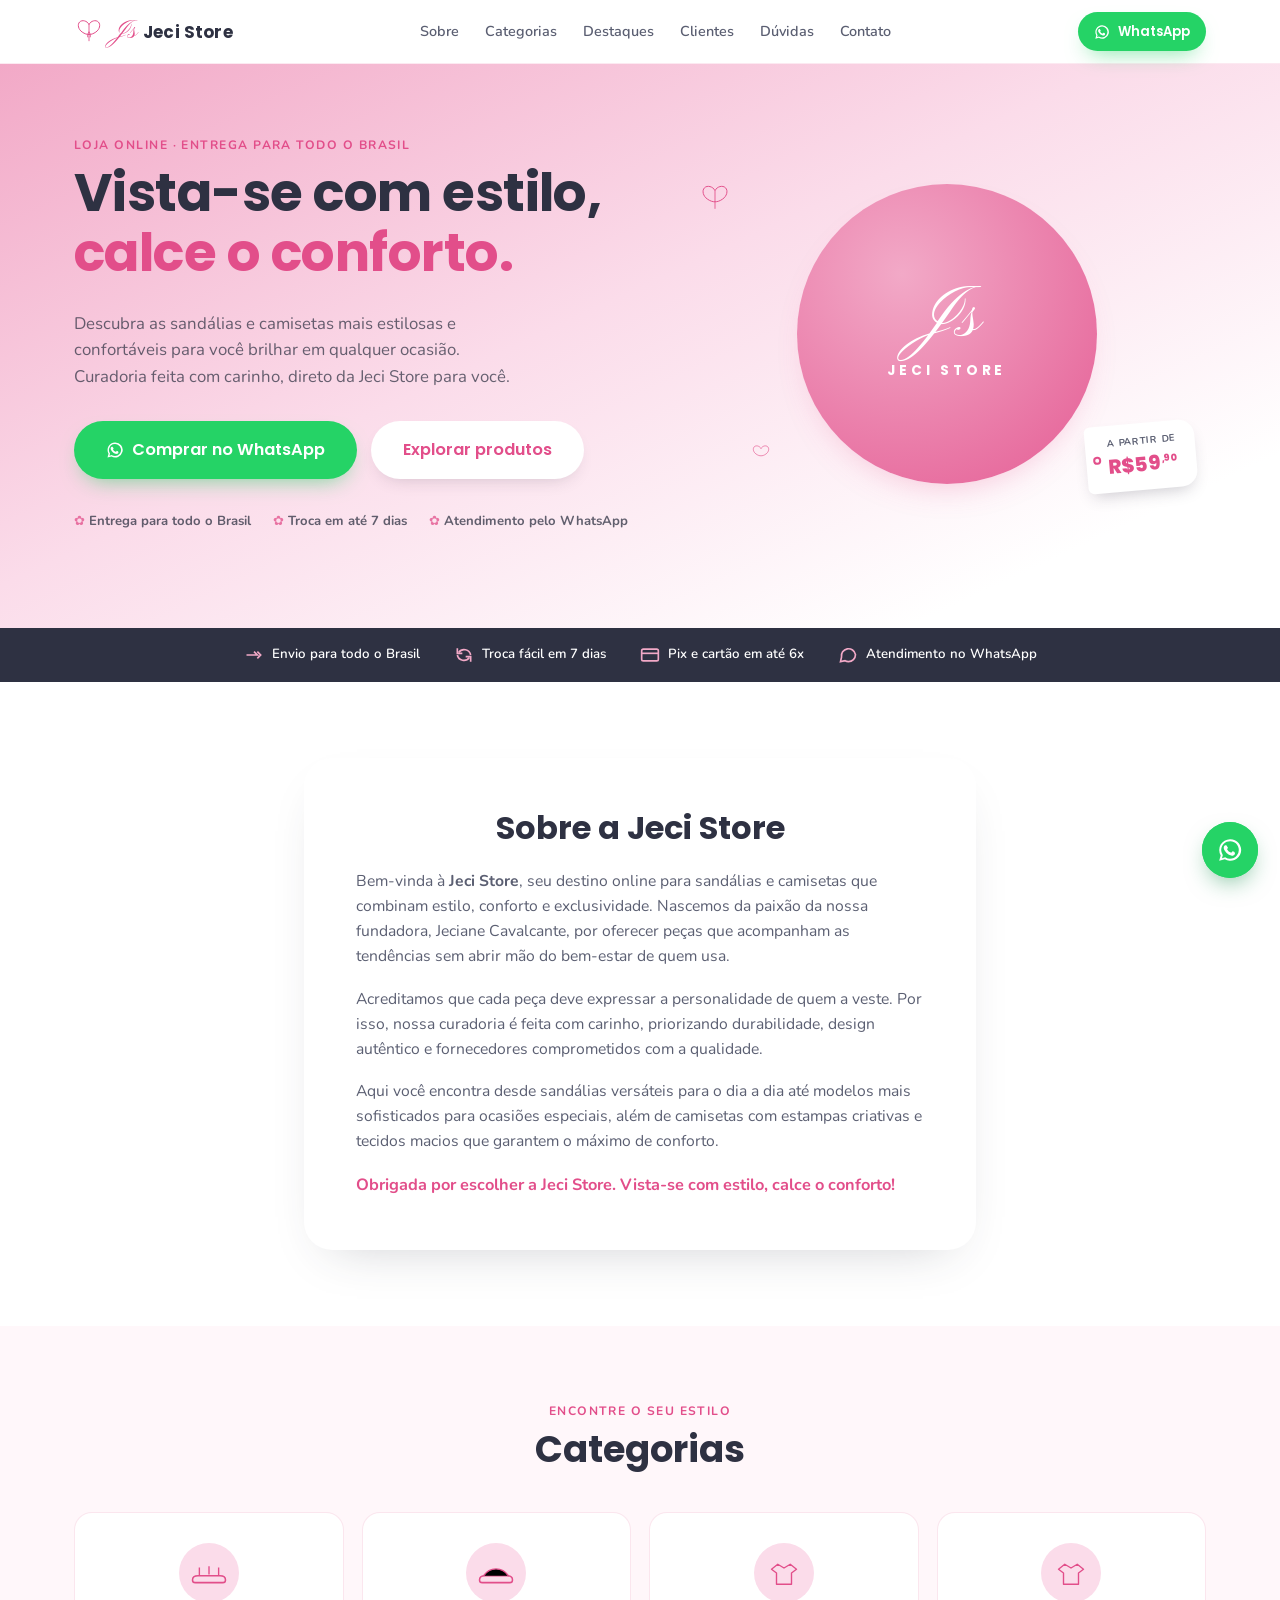
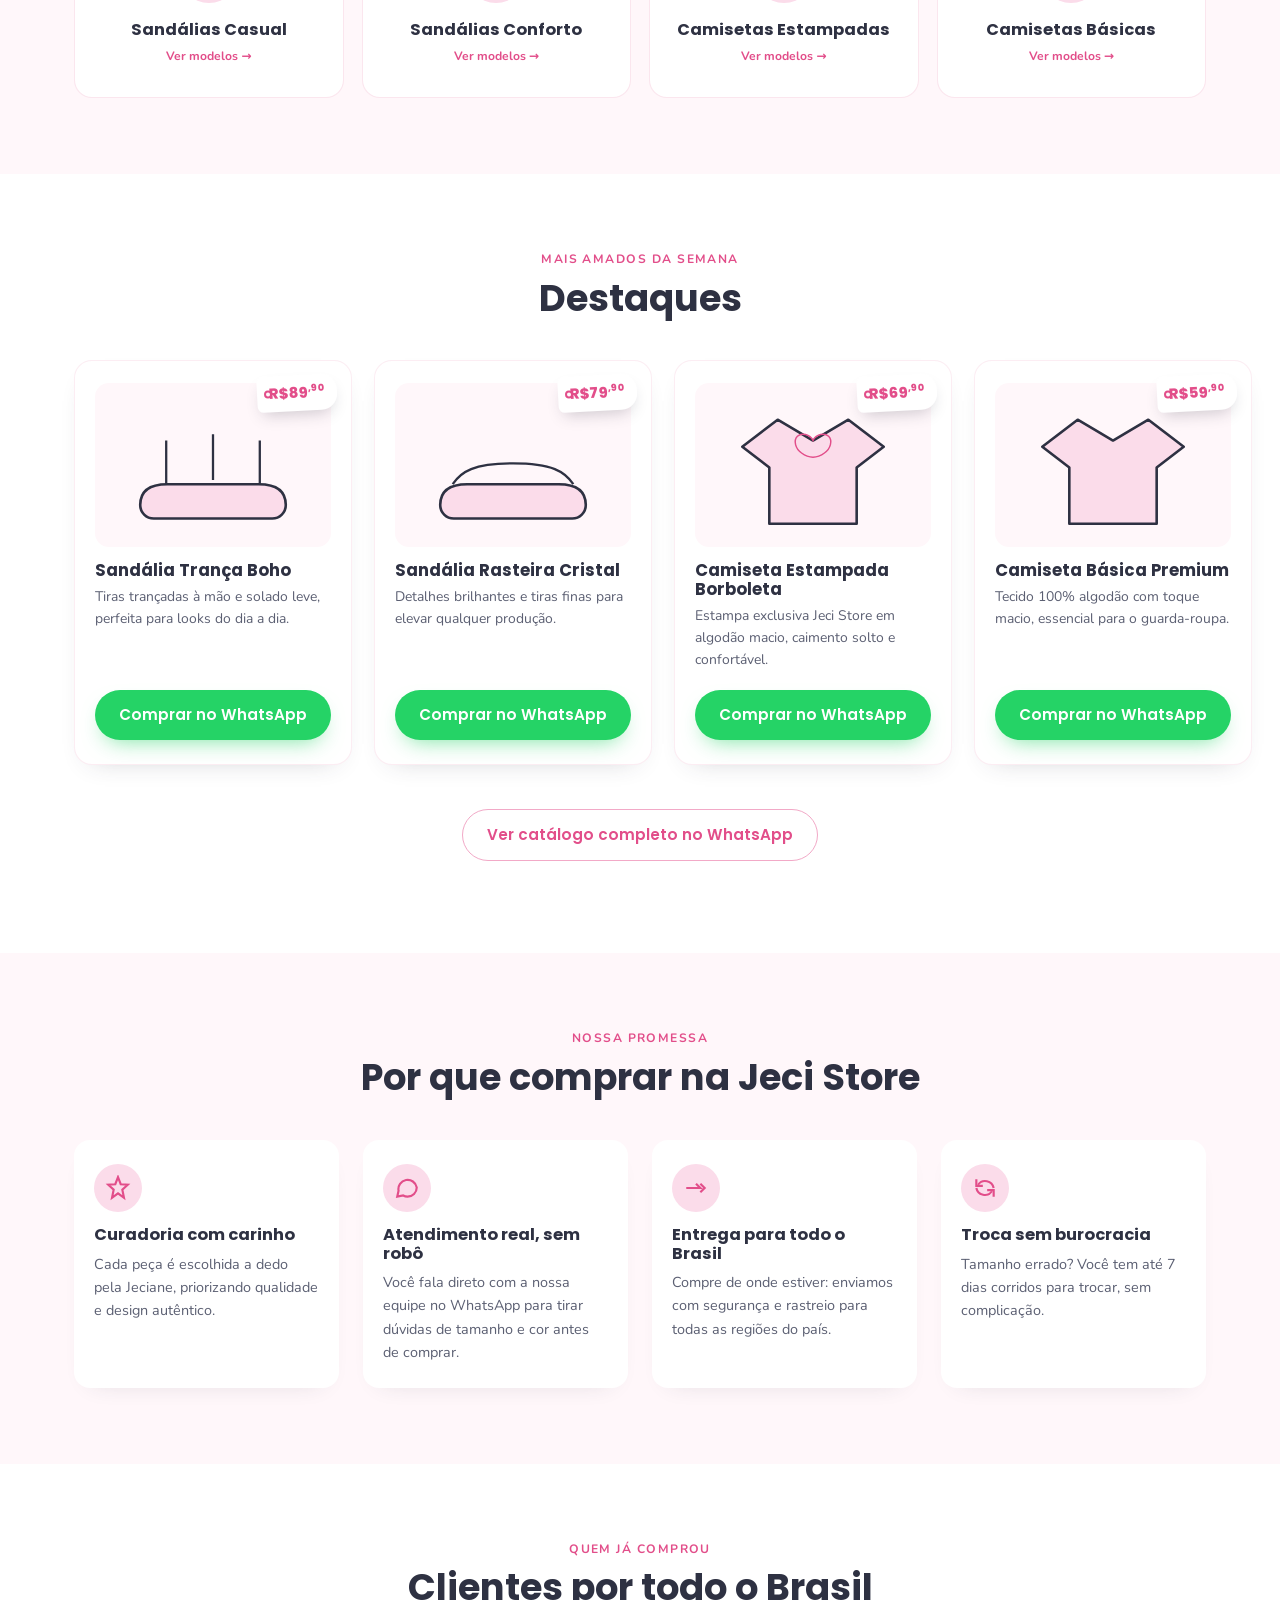
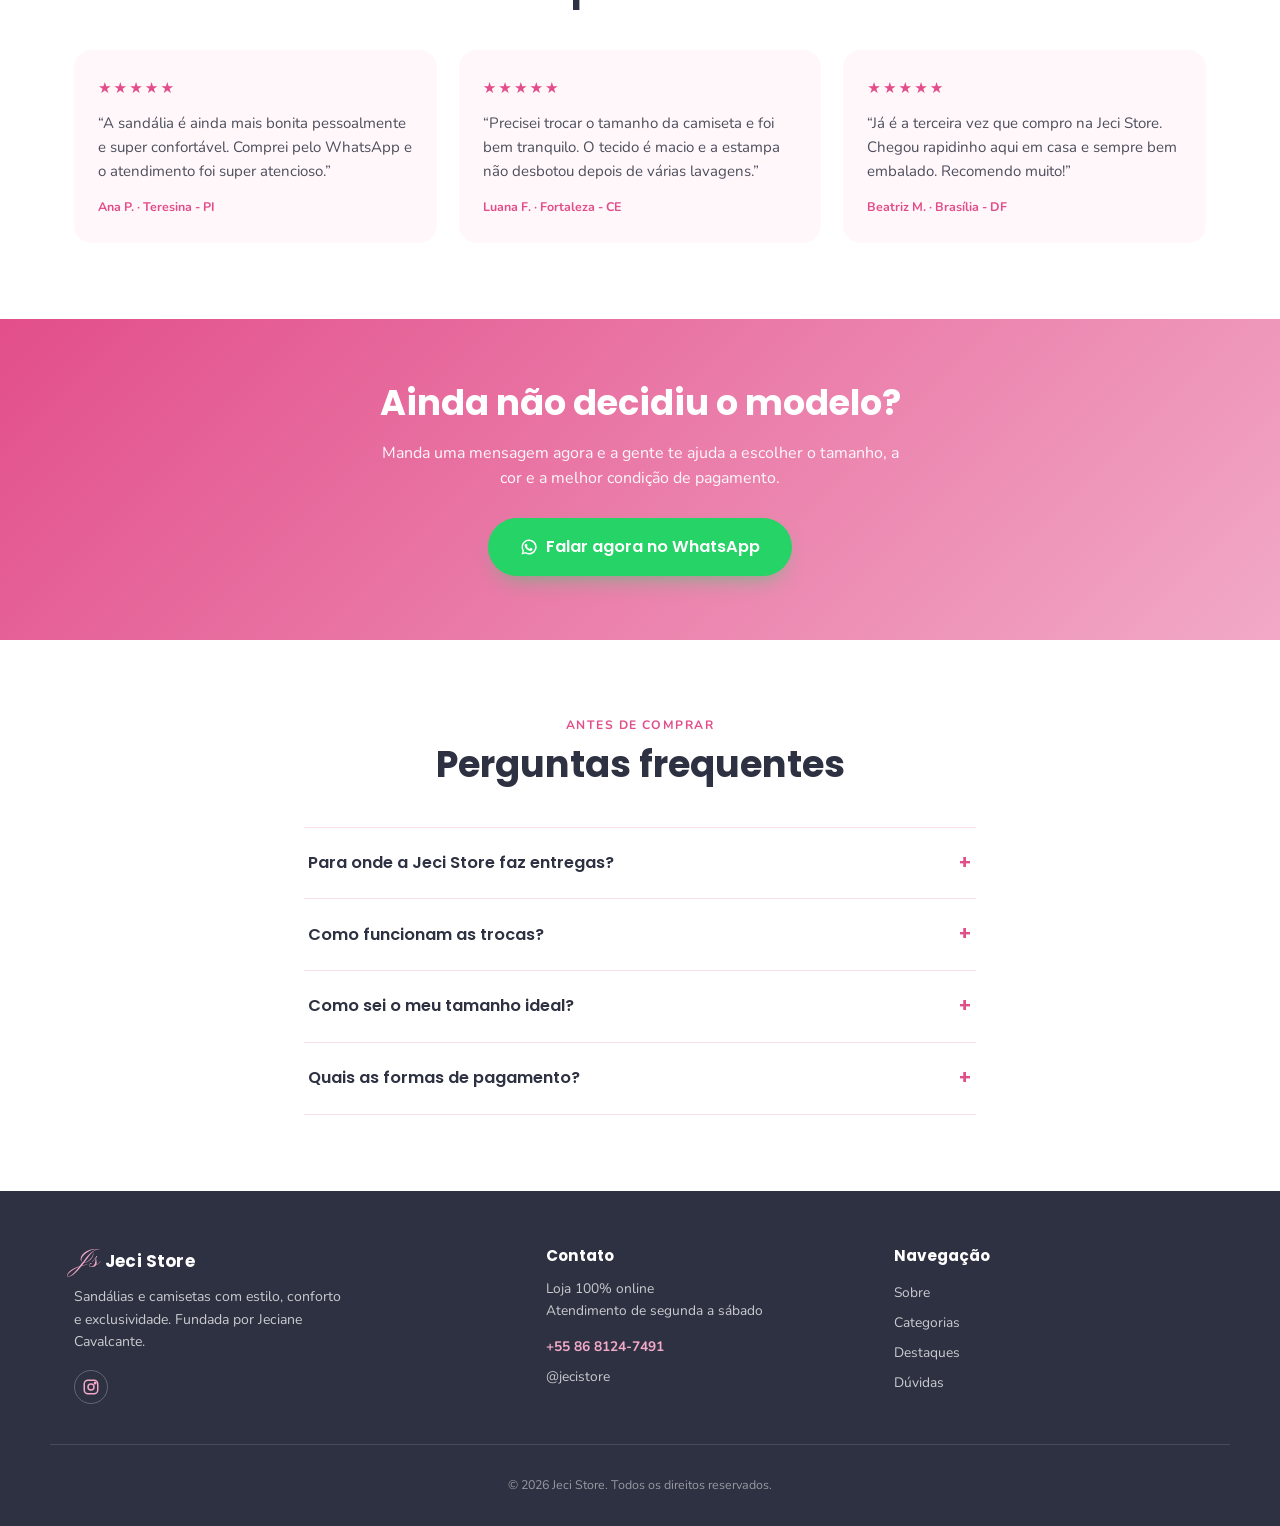
==== index.html @ 8239a121 "Add files via upload" ====
<!DOCTYPE html>
<html lang="pt-BR">
<head>
<meta charset="UTF-8">
<meta name="viewport" content="width=device-width, initial-scale=1.0">

<!-- ===================== SEO BÁSICO ===================== -->
<title>Jeci Store | Sandálias e Camisetas com Estilo e Conforto</title>
<meta name="description" content="Sandálias e camisetas femininas com estilo, conforto e exclusividade. Loja 100% online, entrega para todo o Brasil. Compre direto pelo WhatsApp.">
<meta name="keywords" content="sandálias femininas, camisetas femininas, loja online de calçados, Jeci Store, moda feminina">
<meta name="robots" content="index, follow">
<meta name="author" content="Jeci Store">
<link rel="canonical" href="https://www.jecistore.com.br/">

<!-- Open Graph -->
<meta property="og:type" content="website">
<meta property="og:title" content="Jeci Store | Sandálias e Camisetas com Estilo e Conforto">
<meta property="og:description" content="Vista-se com estilo, calce o conforto. Descubra as sandálias e camisetas da Jeci Store e compre direto pelo WhatsApp.">
<meta property="og:image" content="https://www.jecistore.com.br/og-image.jpg">
<meta property="og:url" content="https://www.jecistore.com.br/">
<meta property="og:locale" content="pt_BR">

<!-- Twitter Card -->
<meta name="twitter:card" content="summary_large_image">
<meta name="twitter:title" content="Jeci Store | Sandálias e Camisetas">
<meta name="twitter:description" content="Estilo, conforto e exclusividade. Compre direto pelo WhatsApp.">

<!-- Favicon (monograma Js em rosa) -->
<link rel="icon" href="data:image/svg+xml,<svg xmlns=%22http://www.w3.org/2000/svg%22 viewBox=%220 0 100 100%22><circle cx=%2250%22 cy=%2250%22 r=%2250%22 fill=%22%23F2A9C7%22/><text x=%2250%22 y=%2266%22 font-size=%2248%22 fill=%22%23fff%22 text-anchor=%22middle%22 font-family=%22Georgia%22 font-style=%22italic%22>Js</text></svg>">

<!-- Fonts -->
<link rel="preconnect" href="https://fonts.googleapis.com">
<link rel="preconnect" href="https://fonts.gstatic.com" crossorigin>
<link href="https://fonts.googleapis.com/css2?family=Poppins:wght@400;600;700;800&family=Nunito:wght@400;500;600;700&family=Pinyon+Script&display=swap" rel="stylesheet">

<link rel="stylesheet" href="styles.css">

<!-- ===================== DADOS ESTRUTURADOS (SEO) ===================== -->
<script type="application/ld+json">
{
  "@context": "https://schema.org",
  "@type": "ClothingStore",
  "name": "Jeci Store",
  "description": "Loja online de sandálias e camisetas femininas com estilo, conforto e exclusividade.",
  "image": "https://www.jecistore.com.br/og-image.jpg",
  "telephone": "+55-86-8124-7491",
  "priceRange": "R$59 - R$150",
  "founder": {
    "@type": "Person",
    "name": "Jeciane Cavalcante"
  },
  "areaServed": "BR",
  "sameAs": [
    "https://www.instagram.com/jecistore"
  ]
}
</script>
<script type="application/ld+json">
{
  "@context": "https://schema.org",
  "@type": "FAQPage",
  "mainEntity": [
    {
      "@type": "Question",
      "name": "Para onde a Jeci Store faz entregas?",
      "acceptedAnswer": { "@type": "Answer", "text": "Somos uma loja 100% online e enviamos para todo o Brasil via Correios ou transportadora, com prazo médio de 3 a 10 dias úteis conforme a região." }
    },
    {
      "@type": "Question",
      "name": "Como funcionam as trocas?",
      "acceptedAnswer": { "@type": "Answer", "text": "Você tem até 7 dias corridos após o recebimento para solicitar troca, conforme o Código de Defesa do Consumidor, além de troca por defeito de fabricação." }
    },
    {
      "@type": "Question",
      "name": "Como sei o meu tamanho ideal?",
      "acceptedAnswer": { "@type": "Answer", "text": "Cada produto tem uma tabela de medidas no anúncio, e nossa equipe também ajuda a escolher o tamanho certo diretamente pelo WhatsApp." }
    },
    {
      "@type": "Question",
      "name": "Quais as formas de pagamento?",
      "acceptedAnswer": { "@type": "Answer", "text": "Aceitamos Pix e cartão de crédito em até 6x, combinados diretamente pelo WhatsApp no momento da compra." }
    }
  ]
}
</script>
</head>
<body>

<!-- ============ HEADER ============ -->
<header class="site-header" id="topo">
  <div class="wrap header-inner">
    <a class="brand" href="#topo" aria-label="Jeci Store - início">
      <span class="brand-mark" aria-hidden="true">
        <svg viewBox="0 0 48 40" width="30" height="26">
          <path d="M24 8c-3-6-11-8-15-4-4 4-2 12 4 16 4 3 8 4 11 4 3 0 7-1 11-4 6-4 8-12 4-16-4-4-12-2-15 4z" fill="none" stroke="currentColor" stroke-width="1.6" stroke-linejoin="round"/>
          <path d="M24 8v26M24 20c-2 2-3 5-2 8M24 20c2 2 3 5 2 8" fill="none" stroke="currentColor" stroke-width="1.4" stroke-linecap="round"/>
        </svg>
      </span>
      <span class="brand-word">
        <em class="brand-script">Js</em>
        <span class="brand-name">Jeci Store</span>
      </span>
    </a>

    <nav class="main-nav" id="mainNav" aria-label="Navegação principal">
      <a href="#sobre">Sobre</a>
      <a href="#categorias">Categorias</a>
      <a href="#produtos">Destaques</a>
      <a href="#depoimentos">Clientes</a>
      <a href="#faq">Dúvidas</a>
      <a href="#contato">Contato</a>
    </nav>

    <div class="header-actions">
      <a class="btn btn-whatsapp btn-sm js-whatsapp" data-msg="Olá! Vim pelo site da Jeci Store e quero saber mais." href="#" target="_blank" rel="noopener">
        <svg viewBox="0 0 24 24" width="16" height="16" fill="currentColor" aria-hidden="true"><path d="M12 2a10 10 0 0 0-8.6 15L2 22l5.2-1.4A10 10 0 1 0 12 2zm0 18.1a8.1 8.1 0 0 1-4.1-1.1l-.3-.2-3 .8.8-2.9-.2-.3A8.1 8.1 0 1 1 12 20.1zm4.5-6.1c-.2-.1-1.5-.7-1.7-.8-.2-.1-.4-.1-.6.1s-.7.8-.9 1c-.2.2-.3.2-.6.1a6.6 6.6 0 0 1-3.3-2.9c-.2-.4.2-.4.6-1.3.1-.2 0-.4 0-.5L8.9 8c-.2-.5-.4-.4-.6-.4h-.5a1 1 0 0 0-.7.3 2.9 2.9 0 0 0-.9 2.1c0 1.3.9 2.5 1 2.7.1.2 1.8 2.8 4.4 3.9.6.3 1.1.4 1.5.5.6.2 1.2.2 1.6.1.5-.1 1.5-.6 1.7-1.2.2-.6.2-1.1.1-1.2-.1-.1-.2-.2-.4-.3z"/></svg>
        <span>WhatsApp</span>
      </a>
      <button class="nav-toggle" id="navToggle" aria-expanded="false" aria-controls="mainNav" aria-label="Abrir menu">
        <span></span><span></span><span></span>
      </button>
    </div>
  </div>
</header>

<main>

  <!-- ============ HERO ============ -->
  <section class="hero" aria-labelledby="hero-title">
    <div class="wrap hero-inner">
      <div class="hero-copy">
        <p class="eyebrow">Loja online &middot; entrega para todo o Brasil</p>
        <h1 id="hero-title">Vista-se com estilo,<br><span class="accent-word">calce o conforto.</span></h1>
        <p class="hero-sub">Descubra as sandálias e camisetas mais estilosas e confortáveis para você brilhar em qualquer ocasião. Curadoria feita com carinho, direto da Jeci Store para você.</p>
        <div class="hero-cta">
          <a class="btn btn-whatsapp btn-lg js-whatsapp" data-msg="Olá! Vim pelo site e quero saber mais sobre os produtos disponíveis." href="#" target="_blank" rel="noopener">
            <svg viewBox="0 0 24 24" width="18" height="18" fill="currentColor" aria-hidden="true"><path d="M12 2a10 10 0 0 0-8.6 15L2 22l5.2-1.4A10 10 0 1 0 12 2zm0 18.1a8.1 8.1 0 0 1-4.1-1.1l-.3-.2-3 .8.8-2.9-.2-.3A8.1 8.1 0 1 1 12 20.1zm4.5-6.1c-.2-.1-1.5-.7-1.7-.8-.2-.1-.4-.1-.6.1s-.7.8-.9 1c-.2.2-.3.2-.6.1a6.6 6.6 0 0 1-3.3-2.9c-.2-.4.2-.4.6-1.3.1-.2 0-.4 0-.5L8.9 8c-.2-.5-.4-.4-.6-.4h-.5a1 1 0 0 0-.7.3 2.9 2.9 0 0 0-.9 2.1c0 1.3.9 2.5 1 2.7.1.2 1.8 2.8 4.4 3.9.6.3 1.1.4 1.5.5.6.2 1.2.2 1.6.1.5-.1 1.5-.6 1.7-1.2.2-.6.2-1.1.1-1.2-.1-.1-.2-.2-.4-.3z"/></svg>
            Comprar no WhatsApp
          </a>
          <a class="btn btn-ghost btn-lg" href="#produtos">Explorar produtos</a>
        </div>
        <ul class="hero-trust" aria-label="Garantias da loja">
          <li>Entrega para todo o Brasil</li>
          <li>Troca em até 7 dias</li>
          <li>Atendimento pelo WhatsApp</li>
        </ul>
      </div>

      <div class="hero-art" aria-hidden="true">
        <span class="hero-butterfly hero-butterfly-1">
          <svg viewBox="0 0 48 40" width="34" height="28"><path d="M24 8c-3-6-11-8-15-4-4 4-2 12 4 16 4 3 8 4 11 4 3 0 7-1 11-4 6-4 8-12 4-16-4-4-12-2-15 4z" fill="none" stroke="var(--pink-deep)" stroke-width="1.4"/><path d="M24 8v26" stroke="var(--pink-deep)" stroke-width="1.2"/></svg>
        </span>
        <span class="hero-butterfly hero-butterfly-2">
          <svg viewBox="0 0 48 40" width="22" height="18"><path d="M24 8c-3-6-11-8-15-4-4 4-2 12 4 16 4 3 8 4 11 4 3 0 7-1 11-4 6-4 8-12 4-16-4-4-12-2-15 4z" fill="none" stroke="var(--pink-deep)" stroke-width="1.4"/></svg>
        </span>

        <div class="hero-badge">
          <span class="hero-badge-script">Js</span>
          <span class="hero-badge-name">JECI STORE</span>
        </div>

        <div class="swing-tag hero-tag" role="img" aria-label="Etiqueta: a partir de R$59,90">
          <span class="tag-label">a partir de</span>
          <span class="tag-price">R$59<sup>,90</sup></span>
        </div>
      </div>
    </div>
  </section>

  <!-- ============ TRUST BAR ============ -->
  <section class="trust-bar" aria-label="Benefícios da loja">
    <div class="wrap trust-bar-inner">
      <div class="trust-item">
        <svg width="20" height="20" viewBox="0 0 24 24" fill="none" stroke="currentColor" stroke-width="2"><path d="M3 12h13l-4-4M16 8l4 4-4 4"/></svg>
        Envio para todo o Brasil
      </div>
      <div class="trust-item">
        <svg width="20" height="20" viewBox="0 0 24 24" fill="none" stroke="currentColor" stroke-width="2"><path d="M4 4v6h6M20 20v-6h-6"/><path d="M5.6 9A8 8 0 0 1 20 12M18.4 15A8 8 0 0 1 4 12"/></svg>
        Troca fácil em 7 dias
      </div>
      <div class="trust-item">
        <svg width="20" height="20" viewBox="0 0 24 24" fill="none" stroke="currentColor" stroke-width="2"><rect x="2" y="5" width="20" height="14" rx="2"/><path d="M2 10h20"/></svg>
        Pix e cartão em até 6x
      </div>
      <div class="trust-item">
        <svg width="20" height="20" viewBox="0 0 24 24" fill="none" stroke="currentColor" stroke-width="2"><path d="M21 11.5a8.4 8.4 0 0 1-8.5 8.4 8.5 8.5 0 0 1-4-1L3 20l1.2-5.4a8.4 8.4 0 1 1 16.8-3.1z"/></svg>
        Atendimento no WhatsApp
      </div>
    </div>
  </section>

  <!-- ============ SOBRE ============ -->
  <section class="section" id="sobre" aria-labelledby="sobre-title">
    <div class="wrap wrap-narrow">
      <div class="about-card">
        <h2 id="sobre-title" class="center">Sobre a Jeci Store</h2>
        <p>Bem-vinda à <strong>Jeci Store</strong>, seu destino online para sandálias e camisetas que combinam estilo, conforto e exclusividade. Nascemos da paixão da nossa fundadora, Jeciane Cavalcante, por oferecer peças que acompanham as tendências sem abrir mão do bem-estar de quem usa.</p>
        <p>Acreditamos que cada peça deve expressar a personalidade de quem a veste. Por isso, nossa curadoria é feita com carinho, priorizando durabilidade, design autêntico e fornecedores comprometidos com a qualidade.</p>
        <p>Aqui você encontra desde sandálias versáteis para o dia a dia até modelos mais sofisticados para ocasiões especiais, além de camisetas com estampas criativas e tecidos macios que garantem o máximo de conforto.</p>
        <p class="about-signature">Obrigada por escolher a Jeci Store. Vista-se com estilo, calce o conforto!</p>
      </div>
    </div>
  </section>

  <!-- ============ CATEGORIAS ============ -->
  <section class="section section-alt" id="categorias" aria-labelledby="cat-title">
    <div class="wrap">
      <p class="eyebrow center">Encontre o seu estilo</p>
      <h2 id="cat-title" class="section-title center">Categorias</h2>

      <div class="cat-grid">
        <a class="cat-card js-whatsapp" data-msg="Olá! Quero ver as opções de Sandálias Casual, por favor." href="#">
          <span class="cat-icon" aria-hidden="true">
            <svg viewBox="0 0 64 40" width="44" height="28"><path d="M8 30c0-4 3-6 8-6h32c5 0 8 2 8 6a4 4 0 0 1-4 4H12a4 4 0 0 1-4-4z" fill="none" stroke="currentColor" stroke-width="2.2"/><path d="M18 24V12M32 22V10M46 24V12" stroke="currentColor" stroke-width="2"/></svg>
          </span>
          <span class="cat-name">Sandálias Casual</span>
          <span class="cat-cta">Ver modelos →</span>
        </a>
        <a class="cat-card js-whatsapp" data-msg="Olá! Quero ver as opções de Sandálias Conforto, por favor." href="#">
          <span class="cat-icon" aria-hidden="true">
            <svg viewBox="0 0 64 40" width="44" height="28"><path d="M8 30c0-4 3-6 8-6h32c5 0 8 2 8 6a4 4 0 0 1-4 4H12a4 4 0 0 1-4-4z" fill="none" stroke="currentColor" stroke-width="2.2"/><path d="M14 24c4-6 10-10 18-10s14 4 18 10" stroke="currentColor" stroke-width="2"/></svg>
          </span>
          <span class="cat-name">Sandálias Conforto</span>
          <span class="cat-cta">Ver modelos →</span>
        </a>
        <a class="cat-card js-whatsapp" data-msg="Olá! Quero ver as opções de Camisetas Estampadas, por favor." href="#">
          <span class="cat-icon" aria-hidden="true">
            <svg viewBox="0 0 64 40" width="40" height="30"><path d="M22 6l10 6 10-6 10 8-8 6v18H20V20l-8-6z" fill="none" stroke="currentColor" stroke-width="2.2" stroke-linejoin="round"/></svg>
          </span>
          <span class="cat-name">Camisetas Estampadas</span>
          <span class="cat-cta">Ver modelos →</span>
        </a>
        <a class="cat-card js-whatsapp" data-msg="Olá! Quero ver as opções de Camisetas Básicas, por favor." href="#">
          <span class="cat-icon" aria-hidden="true">
            <svg viewBox="0 0 64 40" width="40" height="30"><path d="M22 6l10 6 10-6 10 8-8 6v18H20V20l-8-6z" fill="none" stroke="currentColor" stroke-width="2.2" stroke-linejoin="round"/></svg>
          </span>
          <span class="cat-name">Camisetas Básicas</span>
          <span class="cat-cta">Ver modelos →</span>
        </a>
      </div>
    </div>
  </section>

  <!-- ============ PRODUTOS EM DESTAQUE ============ -->
  <section class="section" id="produtos" aria-labelledby="prod-title">
    <div class="wrap">
      <p class="eyebrow center">Mais amados da semana</p>
      <h2 id="prod-title" class="section-title center">Destaques</h2>

      <div class="product-grid">

        <article class="product-card">
          <div class="product-art">
            <svg viewBox="0 0 200 130" width="100%"><path d="M30 100c0-14 10-20 26-20h88c16 0 26 6 26 20a13 13 0 0 1-13 13H43a13 13 0 0 1-13-13z" fill="var(--pink-light)" stroke="var(--ink)" stroke-width="2.5"/><path d="M55 80V38M100 76V32M145 80V38" stroke="var(--ink)" stroke-width="2.2"/></svg>
          </div>
          <div class="swing-tag product-tag">
            <span class="tag-price">R$89<sup>,90</sup></span>
          </div>
          <h3>Sandália Trança Boho</h3>
          <p class="product-desc">Tiras trançadas à mão e solado leve, perfeita para looks do dia a dia.</p>
          <a class="btn btn-whatsapp btn-block js-whatsapp" data-msg="Olá! Tenho interesse na Sandália Trança Boho (R$89,90). Vocês têm no tamanho 36?" href="#" target="_blank" rel="noopener">Comprar no WhatsApp</a>
        </article>

        <article class="product-card">
          <div class="product-art">
            <svg viewBox="0 0 200 130" width="100%"><path d="M30 100c0-14 10-20 26-20h88c16 0 26 6 26 20a13 13 0 0 1-13 13H43a13 13 0 0 1-13-13z" fill="var(--pink-light)" stroke="var(--ink)" stroke-width="2.5"/><path d="M42 80c8-12 20-20 58-20s50 8 58 20" stroke="var(--ink)" stroke-width="2.2" fill="none"/></svg>
          </div>
          <div class="swing-tag product-tag">
            <span class="tag-price">R$79<sup>,90</sup></span>
          </div>
          <h3>Sandália Rasteira Cristal</h3>
          <p class="product-desc">Detalhes brilhantes e tiras finas para elevar qualquer produção.</p>
          <a class="btn btn-whatsapp btn-block js-whatsapp" data-msg="Olá! Tenho interesse na Sandália Rasteira Cristal (R$79,90). Vocês têm no tamanho 37?" href="#" target="_blank" rel="noopener">Comprar no WhatsApp</a>
        </article>

        <article class="product-card">
          <div class="product-art">
            <svg viewBox="0 0 200 130" width="100%"><path d="M66 18l34 20 34-20 34 26-26 20v54H58V64L32 44z" fill="var(--pink-light)" stroke="var(--ink)" stroke-width="2.5" stroke-linejoin="round"/><path d="M100 38c-3-6-11-8-15-4-4 4-2 12 4 16 4 3 8 4 11 4 3 0 7-1 11-4 6-4 8-12 4-16-4-4-12-2-15 4z" fill="none" stroke="var(--pink-deep)" stroke-width="1.4"/></svg>
          </div>
          <div class="swing-tag product-tag">
            <span class="tag-price">R$69<sup>,90</sup></span>
          </div>
          <h3>Camiseta Estampada Borboleta</h3>
          <p class="product-desc">Estampa exclusiva Jeci Store em algodão macio, caimento solto e confortável.</p>
          <a class="btn btn-whatsapp btn-block js-whatsapp" data-msg="Olá! Tenho interesse na Camiseta Estampada Borboleta (R$69,90). Vocês têm no tamanho M?" href="#" target="_blank" rel="noopener">Comprar no WhatsApp</a>
        </article>

        <article class="product-card">
          <div class="product-art">
            <svg viewBox="0 0 200 130" width="100%"><path d="M66 18l34 20 34-20 34 26-26 20v54H58V64L32 44z" fill="var(--pink-light)" stroke="var(--ink)" stroke-width="2.5" stroke-linejoin="round"/></svg>
          </div>
          <div class="swing-tag product-tag">
            <span class="tag-price">R$59<sup>,90</sup></span>
          </div>
          <h3>Camiseta Básica Premium</h3>
          <p class="product-desc">Tecido 100% algodão com toque macio, essencial para o guarda-roupa.</p>
          <a class="btn btn-whatsapp btn-block js-whatsapp" data-msg="Olá! Tenho interesse na Camiseta Básica Premium (R$59,90). Vocês têm no tamanho P?" href="#" target="_blank" rel="noopener">Comprar no WhatsApp</a>
        </article>

      </div>

      <p class="center product-more">
        <a class="btn btn-outline js-whatsapp" data-msg="Olá! Quero ver o catálogo completo de sandálias e camisetas." href="#" target="_blank" rel="noopener">Ver catálogo completo no WhatsApp</a>
      </p>
    </div>
  </section>

  <!-- ============ DIFERENCIAIS ============ -->
  <section class="section section-alt" id="diferenciais" aria-labelledby="dif-title">
    <div class="wrap">
      <p class="eyebrow center">Nossa promessa</p>
      <h2 id="dif-title" class="section-title center">Por que comprar na Jeci Store</h2>

      <div class="dif-grid">
        <div class="dif-card">
          <span class="dif-icon" aria-hidden="true">
            <svg width="26" height="26" viewBox="0 0 24 24" fill="none" stroke="currentColor" stroke-width="2"><path d="M12 2l2.5 6.5L21 9l-5 4.5L17.5 21 12 17l-5.5 4L8 13.5 3 9l6.5-.5z"/></svg>
          </span>
          <h3>Curadoria com carinho</h3>
          <p>Cada peça é escolhida a dedo pela Jeciane, priorizando qualidade e design autêntico.</p>
        </div>
        <div class="dif-card">
          <span class="dif-icon" aria-hidden="true">
            <svg width="26" height="26" viewBox="0 0 24 24" fill="none" stroke="currentColor" stroke-width="2"><path d="M21 11.5a8.4 8.4 0 0 1-8.5 8.4 8.5 8.5 0 0 1-4-1L3 20l1.2-5.4a8.4 8.4 0 1 1 16.8-3.1z"/></svg>
          </span>
          <h3>Atendimento real, sem robô</h3>
          <p>Você fala direto com a nossa equipe no WhatsApp para tirar dúvidas de tamanho e cor antes de comprar.</p>
        </div>
        <div class="dif-card">
          <span class="dif-icon" aria-hidden="true">
            <svg width="26" height="26" viewBox="0 0 24 24" fill="none" stroke="currentColor" stroke-width="2"><path d="M3 12h13l-4-4M16 8l4 4-4 4"/></svg>
          </span>
          <h3>Entrega para todo o Brasil</h3>
          <p>Compre de onde estiver: enviamos com segurança e rastreio para todas as regiões do país.</p>
        </div>
        <div class="dif-card">
          <span class="dif-icon" aria-hidden="true">
            <svg width="26" height="26" viewBox="0 0 24 24" fill="none" stroke="currentColor" stroke-width="2"><path d="M4 4v6h6M20 20v-6h-6"/><path d="M5.6 9A8 8 0 0 1 20 12M18.4 15A8 8 0 0 1 4 12"/></svg>
          </span>
          <h3>Troca sem burocracia</h3>
          <p>Tamanho errado? Você tem até 7 dias corridos para trocar, sem complicação.</p>
        </div>
      </div>
    </div>
  </section>

  <!-- ============ DEPOIMENTOS ============ -->
  <section class="section" id="depoimentos" aria-labelledby="dep-title">
    <div class="wrap">
      <p class="eyebrow center">Quem já comprou</p>
      <h2 id="dep-title" class="section-title center">Clientes por todo o Brasil</h2>

      <div class="testi-grid">
        <blockquote class="testi-card">
          <div class="stars" aria-label="5 de 5 estrelas">★★★★★</div>
          <p>&ldquo;A sandália é ainda mais bonita pessoalmente e super confortável. Comprei pelo WhatsApp e o atendimento foi super atencioso.&rdquo;</p>
          <footer>Ana P. &middot; Teresina - PI</footer>
        </blockquote>
        <blockquote class="testi-card">
          <div class="stars" aria-label="5 de 5 estrelas">★★★★★</div>
          <p>&ldquo;Precisei trocar o tamanho da camiseta e foi bem tranquilo. O tecido é macio e a estampa não desbotou depois de várias lavagens.&rdquo;</p>
          <footer>Luana F. &middot; Fortaleza - CE</footer>
        </blockquote>
        <blockquote class="testi-card">
          <div class="stars" aria-label="5 de 5 estrelas">★★★★★</div>
          <p>&ldquo;Já é a terceira vez que compro na Jeci Store. Chegou rapidinho aqui em casa e sempre bem embalado. Recomendo muito!&rdquo;</p>
          <footer>Beatriz M. &middot; Brasília - DF</footer>
        </blockquote>
      </div>
    </div>
  </section>

  <!-- ============ CTA FINAL ============ -->
  <section class="cta-banner">
    <div class="wrap cta-banner-inner">
      <h2>Ainda não decidiu o modelo?</h2>
      <p>Manda uma mensagem agora e a gente te ajuda a escolher o tamanho, a cor e a melhor condição de pagamento.</p>
      <a class="btn btn-whatsapp btn-lg js-whatsapp" data-msg="Olá! Preciso de ajuda para escolher uma sandália ou camiseta." href="#" target="_blank" rel="noopener">
        <svg viewBox="0 0 24 24" width="18" height="18" fill="currentColor" aria-hidden="true"><path d="M12 2a10 10 0 0 0-8.6 15L2 22l5.2-1.4A10 10 0 1 0 12 2zm0 18.1a8.1 8.1 0 0 1-4.1-1.1l-.3-.2-3 .8.8-2.9-.2-.3A8.1 8.1 0 1 1 12 20.1zm4.5-6.1c-.2-.1-1.5-.7-1.7-.8-.2-.1-.4-.1-.6.1s-.7.8-.9 1c-.2.2-.3.2-.6.1a6.6 6.6 0 0 1-3.3-2.9c-.2-.4.2-.4.6-1.3.1-.2 0-.4 0-.5L8.9 8c-.2-.5-.4-.4-.6-.4h-.5a1 1 0 0 0-.7.3 2.9 2.9 0 0 0-.9 2.1c0 1.3.9 2.5 1 2.7.1.2 1.8 2.8 4.4 3.9.6.3 1.1.4 1.5.5.6.2 1.2.2 1.6.1.5-.1 1.5-.6 1.7-1.2.2-.6.2-1.1.1-1.2-.1-.1-.2-.2-.4-.3z"/></svg>
        Falar agora no WhatsApp
      </a>
    </div>
  </section>

  <!-- ============ FAQ ============ -->
  <section class="section" id="faq" aria-labelledby="faq-title">
    <div class="wrap wrap-narrow">
      <p class="eyebrow center">Antes de comprar</p>
      <h2 id="faq-title" class="section-title center">Perguntas frequentes</h2>

      <div class="faq-list">
        <div class="faq-item">
          <button class="faq-question" aria-expanded="false">
            Para onde a Jeci Store faz entregas?
            <span class="faq-icon" aria-hidden="true">+</span>
          </button>
          <div class="faq-answer">
            <p>Somos uma loja 100% online e enviamos para todo o Brasil via Correios ou transportadora, com prazo médio de 3 a 10 dias úteis conforme a região.</p>
          </div>
        </div>
        <div class="faq-item">
          <button class="faq-question" aria-expanded="false">
            Como funcionam as trocas?
            <span class="faq-icon" aria-hidden="true">+</span>
          </button>
          <div class="faq-answer">
            <p>Você tem até 7 dias corridos após o recebimento para solicitar troca, conforme o Código de Defesa do Consumidor, além de troca por defeito de fabricação.</p>
          </div>
        </div>
        <div class="faq-item">
          <button class="faq-question" aria-expanded="false">
            Como sei o meu tamanho ideal?
            <span class="faq-icon" aria-hidden="true">+</span>
          </button>
          <div class="faq-answer">
            <p>Cada produto tem uma tabela de medidas no anúncio, e nossa equipe também ajuda a escolher o tamanho certo diretamente pelo WhatsApp.</p>
          </div>
        </div>
        <div class="faq-item">
          <button class="faq-question" aria-expanded="false">
            Quais as formas de pagamento?
            <span class="faq-icon" aria-hidden="true">+</span>
          </button>
          <div class="faq-answer">
            <p>Aceitamos Pix e cartão de crédito em até 6x, combinados diretamente pelo WhatsApp no momento da compra.</p>
          </div>
        </div>
      </div>
    </div>
  </section>

</main>

<!-- ============ FOOTER ============ -->
<footer class="site-footer" id="contato">
  <div class="wrap footer-inner">
    <div class="footer-brand">
      <span class="brand-word">
        <em class="brand-script">Js</em>
        <span class="brand-name">Jeci Store</span>
      </span>
      <p>Sandálias e camisetas com estilo, conforto e exclusividade. Fundada por Jeciane Cavalcante.</p>
      <div class="footer-social" aria-label="Redes sociais">
        <a href="https://www.instagram.com/jecistore" target="_blank" rel="noopener" aria-label="Instagram">
          <svg width="18" height="18" viewBox="0 0 24 24" fill="none" stroke="currentColor" stroke-width="2"><rect x="3" y="3" width="18" height="18" rx="5"/><circle cx="12" cy="12" r="4"/><circle cx="17.5" cy="6.5" r="1"/></svg>
        </a>
      </div>
    </div>

    <div class="footer-col">
      <h4>Contato</h4>
      <p>Loja 100% online<br>Atendimento de segunda a sábado</p>
      <a class="footer-whatsapp js-whatsapp" data-msg="Olá! Vim pelo site da Jeci Store." href="#" target="_blank" rel="noopener">+55 86 8124-7491</a>
      <a href="https://www.instagram.com/jecistore" target="_blank" rel="noopener">@jecistore</a>
    </div>

    <div class="footer-col">
      <h4>Navegação</h4>
      <a href="#sobre">Sobre</a>
      <a href="#categorias">Categorias</a>
      <a href="#produtos">Destaques</a>
      <a href="#faq">Dúvidas</a>
    </div>
  </div>

  <div class="wrap footer-bottom">
    <p>&copy; <span id="year"></span> Jeci Store. Todos os direitos reservados.</p>
  </div>
</footer>

<!-- ============ BOTÃO FLUTUANTE WHATSAPP ============ -->
<a class="whatsapp-float js-whatsapp" data-msg="Olá! Vim pelo site e quero falar com a Jeci Store." href="#" target="_blank" rel="noopener" aria-label="Falar no WhatsApp">
  <svg viewBox="0 0 24 24" width="26" height="26" fill="currentColor" aria-hidden="true"><path d="M12 2a10 10 0 0 0-8.6 15L2 22l5.2-1.4A10 10 0 1 0 12 2zm0 18.1a8.1 8.1 0 0 1-4.1-1.1l-.3-.2-3 .8.8-2.9-.2-.3A8.1 8.1 0 1 1 12 20.1zm4.5-6.1c-.2-.1-1.5-.7-1.7-.8-.2-.1-.4-.1-.6.1s-.7.8-.9 1c-.2.2-.3.2-.6.1a6.6 6.6 0 0 1-3.3-2.9c-.2-.4.2-.4.6-1.3.1-.2 0-.4 0-.5L8.9 8c-.2-.5-.4-.4-.6-.4h-.5a1 1 0 0 0-.7.3 2.9 2.9 0 0 0-.9 2.1c0 1.3.9 2.5 1 2.7.1.2 1.8 2.8 4.4 3.9.6.3 1.1.4 1.5.5.6.2 1.2.2 1.6.1.5-.1 1.5-.6 1.7-1.2.2-.6.2-1.1.1-1.2-.1-.1-.2-.2-.4-.3z"/></svg>
  <span class="whatsapp-float-pulse" aria-hidden="true"></span>
</a>

<script src="script.js"></script>
</body>
</html>
---- styles.css ----
/* =========================================================
   JECI STORE — design tokens
   Paleta baseada na identidade real da marca: gradiente rosa,
   navy escuro nos textos, monograma cursivo "Js" + borboleta.
   ========================================================= */
:root {
  --pink-light:  #FBDCEA;  /* rosa claro, fundo de cards/ícones */
  --pink-mid:    #F2A9C7;  /* rosa médio, do gradiente/avatar */
  --pink-deep:   #E24E8A;  /* rosa vivo, acentos e preços */
  --ink:         #2E3142;  /* navy escuro, títulos */
  --body-gray:   #5B5F72;  /* cinza-azulado, parágrafos */
  --paper:       #FFFFFF;
  --cream:       #FFF7FA;  /* branco levemente rosado, seções alternadas */
  --whatsapp:    #25D366;
  --whatsapp-dark: #128C4A;

  --font-display: "Poppins", system-ui, sans-serif;
  --font-body: "Nunito", system-ui, -apple-system, sans-serif;
  --font-script: "Pinyon Script", cursive;

  --radius: 18px;
  --shadow-soft: 0 16px 34px -18px rgba(226, 78, 138, 0.35);
  --shadow-tag: 0 8px 16px -6px rgba(46, 49, 66, 0.25);

  --maxw: 1180px;
}

/* =========================================================
   RESET
   ========================================================= */
*, *::before, *::after { box-sizing: border-box; }
html { scroll-behavior: smooth; }
body {
  margin: 0;
  background: var(--paper);
  color: var(--body-gray);
  font-family: var(--font-body);
  font-size: 16px;
  line-height: 1.6;
  -webkit-font-smoothing: antialiased;
}
img, svg { display: block; max-width: 100%; }
a { color: inherit; text-decoration: none; }
ul { list-style: none; margin: 0; padding: 0; }
button { font: inherit; cursor: pointer; background: none; border: none; color: inherit; }
h1, h2, h3, h4 {
  font-family: var(--font-display);
  font-weight: 700;
  color: var(--ink);
  margin: 0 0 0.5em;
  line-height: 1.15;
}

@media (prefers-reduced-motion: reduce) {
  html { scroll-behavior: auto; }
  *, *::before, *::after { animation-duration: 0.001ms !important; transition-duration: 0.001ms !important; }
}

:focus-visible {
  outline: 3px solid var(--pink-deep);
  outline-offset: 3px;
}

.wrap {
  max-width: var(--maxw);
  margin: 0 auto;
  padding: 0 24px;
}
.wrap-narrow { max-width: 720px; }

.eyebrow {
  font-family: var(--font-body);
  font-weight: 700;
  font-size: 0.76rem;
  letter-spacing: 0.12em;
  text-transform: uppercase;
  color: var(--pink-deep);
  margin: 0 0 0.6em;
}
.eyebrow.center { text-align: center; }

.section-title {
  font-size: clamp(1.6rem, 3.2vw, 2.3rem);
  margin-bottom: 0.3em;
}
.section-title.center { text-align: center; }
.section .eyebrow.center + .section-title { margin-bottom: 2.6rem; }

.section { padding: 76px 0; }
.section-alt { background: var(--cream); }

.center { text-align: center; }

/* =========================================================
   BUTTONS
   ========================================================= */
.btn {
  display: inline-flex;
  align-items: center;
  justify-content: center;
  gap: 8px;
  font-family: var(--font-display);
  font-weight: 600;
  font-size: 0.95rem;
  padding: 13px 24px;
  border-radius: 999px;
  transition: transform 0.15s ease, box-shadow 0.15s ease, background 0.15s ease;
  white-space: nowrap;
}
.btn:hover { transform: translateY(-2px); }
.btn-lg { padding: 16px 32px; font-size: 1.02rem; }
.btn-sm { padding: 9px 16px; font-size: 0.82rem; }
.btn-block { width: 100%; }

.btn-whatsapp {
  background: var(--whatsapp);
  color: #fff;
  box-shadow: 0 10px 22px -10px rgba(37, 211, 102, 0.65);
}
.btn-whatsapp:hover { background: var(--whatsapp-dark); }

.btn-ghost {
  background: var(--paper);
  color: var(--pink-deep);
  box-shadow: 0 8px 18px -10px rgba(46,49,66,0.25);
}
.btn-ghost:hover { background: var(--pink-light); }

.btn-outline {
  background: transparent;
  color: var(--pink-deep);
  border: 1.5px solid var(--pink-mid);
}
.btn-outline:hover { background: var(--pink-deep); color: #fff; border-color: var(--pink-deep); }

/* =========================================================
   HEADER
   ========================================================= */
.site-header {
  position: sticky;
  top: 0;
  z-index: 50;
  background: rgba(255, 255, 255, 0.92);
  backdrop-filter: blur(8px);
  border-bottom: 1px solid rgba(226, 78, 138, 0.12);
  transition: box-shadow 0.2s ease;
}
.header-inner {
  display: flex;
  align-items: center;
  justify-content: space-between;
  gap: 20px;
  padding-top: 12px;
  padding-bottom: 12px;
}
.brand { display: flex; align-items: center; gap: 8px; }
.brand-mark { display: flex; color: var(--pink-deep); }
.brand-word { display: flex; align-items: baseline; gap: 6px; }
.brand-script {
  font-family: var(--font-script);
  font-size: 1.7rem;
  color: var(--pink-deep);
  line-height: 1;
  font-style: normal;
}
.brand-name {
  font-family: var(--font-display);
  font-weight: 700;
  font-size: 1.05rem;
  color: var(--ink);
  letter-spacing: 0.01em;
}

.main-nav {
  display: flex;
  gap: 26px;
  font-size: 0.9rem;
  font-weight: 600;
}
.main-nav a {
  color: var(--body-gray);
  transition: color 0.15s ease;
}
.main-nav a:hover { color: var(--pink-deep); }

.header-actions { display: flex; align-items: center; gap: 14px; }

.nav-toggle {
  display: none;
  flex-direction: column;
  justify-content: center;
  gap: 5px;
  width: 30px;
  height: 26px;
}
.nav-toggle span {
  display: block;
  height: 2px;
  background: var(--ink);
  border-radius: 2px;
  transition: transform 0.2s ease, opacity 0.2s ease;
}
.nav-toggle[aria-expanded="true"] span:nth-child(1) { transform: translateY(7px) rotate(45deg); }
.nav-toggle[aria-expanded="true"] span:nth-child(2) { opacity: 0; }
.nav-toggle[aria-expanded="true"] span:nth-child(3) { transform: translateY(-7px) rotate(-45deg); }

/* =========================================================
   HERO
   ========================================================= */
.hero {
  background: linear-gradient(155deg, var(--pink-mid) 0%, var(--pink-light) 45%, var(--paper) 85%);
}
.hero-inner {
  display: grid;
  grid-template-columns: 1.05fr 0.95fr;
  align-items: center;
  gap: 40px;
  padding: 72px 24px 96px;
}
.hero-copy h1 {
  font-size: clamp(2.3rem, 4.6vw, 3.3rem);
  color: var(--ink);
  letter-spacing: -0.01em;
}
.accent-word { color: var(--pink-deep); }
.hero-sub {
  max-width: 46ch;
  color: var(--ink);
  opacity: 0.72;
  font-size: 1.05rem;
  margin: 1.2em 0 1.8em;
}
.hero-cta { display: flex; flex-wrap: wrap; gap: 14px; margin-bottom: 2em; }
.hero-trust {
  display: flex;
  flex-wrap: wrap;
  gap: 10px 22px;
  font-size: 0.82rem;
  font-weight: 700;
  color: var(--ink);
  opacity: 0.75;
}
.hero-trust li::before { content: "✿ "; color: var(--pink-deep); }

.hero-art {
  position: relative;
  display: flex;
  align-items: center;
  justify-content: center;
  min-height: 340px;
}
.hero-badge {
  width: min(300px, 78vw);
  aspect-ratio: 1;
  border-radius: 50%;
  background: radial-gradient(circle at 35% 30%, var(--pink-mid), var(--pink-deep) 120%);
  box-shadow: var(--shadow-soft);
  display: flex;
  flex-direction: column;
  align-items: center;
  justify-content: center;
  color: #fff;
}
.hero-badge-script {
  font-family: var(--font-script);
  font-size: 4.4rem;
  line-height: 0.9;
}
.hero-badge-name {
  font-family: var(--font-display);
  font-weight: 700;
  font-size: 0.85rem;
  letter-spacing: 0.28em;
  margin-top: 10px;
}

.hero-butterfly {
  position: absolute;
  animation: float 5s ease-in-out infinite;
}
.hero-butterfly-1 { top: 6%; left: 2%; animation-delay: 0.2s; }
.hero-butterfly-2 { bottom: 12%; left: 12%; animation-delay: 1.4s; }
@keyframes float {
  0%, 100% { transform: translateY(0) rotate(0deg); }
  50% { transform: translateY(-10px) rotate(-6deg); }
}
@media (prefers-reduced-motion: reduce) {
  .hero-butterfly { animation: none; }
}

/* Signature element: etiqueta suspensa (swing tag) */
.swing-tag {
  position: relative;
  background: var(--paper);
  color: var(--ink);
  border-radius: 6px 16px 16px 6px;
  padding: 10px 18px 10px 22px;
  box-shadow: var(--shadow-tag);
}
.swing-tag::after {
  content: "";
  position: absolute;
  left: 7px;
  top: 50%;
  transform: translateY(-50%);
  width: 8px;
  height: 8px;
  border-radius: 50%;
  background: var(--cream);
  border: 2px solid var(--pink-deep);
}
.hero-tag {
  position: absolute;
  bottom: 4%;
  right: 2%;
  transform: rotate(-5deg);
}
.tag-label {
  display: block;
  font-family: var(--font-body);
  font-weight: 700;
  font-size: 0.6rem;
  letter-spacing: 0.08em;
  text-transform: uppercase;
  color: var(--body-gray);
}
.tag-price {
  display: block;
  font-family: var(--font-display);
  font-weight: 800;
  font-size: 1.25rem;
  color: var(--pink-deep);
}
.tag-price sup { font-size: 0.6rem; top: -0.6em; }

/* =========================================================
   TRUST BAR
   ========================================================= */
.trust-bar {
  background: var(--ink);
  color: var(--paper);
}
.trust-bar-inner {
  display: flex;
  flex-wrap: wrap;
  gap: 18px 34px;
  justify-content: center;
  padding: 16px 24px;
  font-size: 0.83rem;
  font-weight: 600;
}
.trust-item { display: flex; align-items: center; gap: 8px; }
.trust-item svg { color: var(--pink-mid); flex-shrink: 0; }

/* =========================================================
   SOBRE
   ========================================================= */
.about-card {
  background: var(--paper);
  border-radius: 28px;
  box-shadow: 0 20px 50px -28px rgba(46,49,66,0.28);
  padding: clamp(28px, 5vw, 52px);
}
.about-card h2 { font-size: clamp(1.5rem, 3vw, 2rem); margin-bottom: 0.7em; }
.about-card p { margin: 0 0 1.1em; font-size: 0.98rem; }
.about-card p:last-of-type { margin-bottom: 0; }
.about-signature {
  color: var(--pink-deep) !important;
  font-weight: 700;
  font-size: 1.02rem !important;
}

/* =========================================================
   CATEGORIAS
   ========================================================= */
.cat-grid {
  display: grid;
  grid-template-columns: repeat(4, 1fr);
  gap: 18px;
}
.cat-card {
  background: var(--paper);
  border: 1.5px solid rgba(226,78,138,0.14);
  border-radius: var(--radius);
  padding: 30px 20px;
  text-align: center;
  transition: transform 0.18s ease, box-shadow 0.18s ease, border-color 0.18s ease;
}
.cat-card:hover {
  transform: translateY(-4px);
  box-shadow: var(--shadow-soft);
  border-color: var(--pink-mid);
}
.cat-icon {
  display: flex;
  justify-content: center;
  align-items: center;
  color: var(--pink-deep);
  margin: 0 auto 14px;
  width: 60px;
  height: 60px;
  border-radius: 50%;
  background: var(--pink-light);
}
.cat-name {
  display: block;
  font-family: var(--font-display);
  font-weight: 700;
  font-size: 1.02rem;
  color: var(--ink);
  margin-bottom: 4px;
}
.cat-cta {
  display: block;
  font-size: 0.76rem;
  font-weight: 700;
  color: var(--pink-deep);
}

/* =========================================================
   PRODUTOS
   ========================================================= */
.product-grid {
  display: grid;
  grid-template-columns: repeat(4, 1fr);
  gap: 22px;
}
.product-card {
  position: relative;
  background: var(--paper);
  border-radius: var(--radius);
  padding: 22px 20px 24px;
  box-shadow: 0 10px 26px -18px rgba(46,49,66,0.3);
  border: 1px solid rgba(226,78,138,0.1);
  display: flex;
  flex-direction: column;
}
.product-art {
  background: var(--cream);
  border-radius: 14px;
  padding: 18px 14px 10px;
  margin-bottom: 14px;
}
.product-tag {
  position: absolute;
  top: 14px;
  right: 14px;
  padding: 6px 12px;
  transform: rotate(-3deg);
}
.product-tag .tag-price { font-size: 0.92rem; }
.product-card h3 {
  font-size: 1.04rem;
  margin-bottom: 6px;
}
.product-desc {
  font-size: 0.87rem;
  color: var(--body-gray);
  margin: 0 0 18px;
  flex-grow: 1;
}
.product-more { margin-top: 44px; }

/* =========================================================
   DIFERENCIAIS
   ========================================================= */
.dif-grid {
  display: grid;
  grid-template-columns: repeat(4, 1fr);
  gap: 24px;
}
.dif-card {
  background: var(--paper);
  border-radius: 16px;
  padding: 24px 20px;
  box-shadow: 0 10px 24px -18px rgba(46,49,66,0.2);
}
.dif-icon {
  display: flex;
  align-items: center;
  justify-content: center;
  width: 48px;
  height: 48px;
  border-radius: 50%;
  background: var(--pink-light);
  color: var(--pink-deep);
  margin-bottom: 14px;
}
.dif-card h3 { font-size: 1.02rem; margin-bottom: 8px; }
.dif-card p { font-size: 0.9rem; color: var(--body-gray); margin: 0; }

/* =========================================================
   DEPOIMENTOS
   ========================================================= */
.testi-grid {
  display: grid;
  grid-template-columns: repeat(3, 1fr);
  gap: 22px;
}
.testi-card {
  background: var(--cream);
  border-radius: var(--radius);
  padding: 26px 24px;
  margin: 0;
}
.stars { color: var(--pink-deep); letter-spacing: 2px; margin-bottom: 10px; font-size: 0.95rem; }
.testi-card p { font-size: 0.94rem; margin: 0 0 14px; color: var(--ink); opacity: 0.85; }
.testi-card footer {
  font-size: 0.78rem;
  font-weight: 700;
  color: var(--pink-deep);
}

/* =========================================================
   CTA BANNER
   ========================================================= */
.cta-banner {
  background: linear-gradient(135deg, var(--pink-deep), var(--pink-mid));
  color: #fff;
}
.cta-banner-inner {
  text-align: center;
  padding: 64px 24px;
}
.cta-banner h2 { color: #fff; font-size: clamp(1.6rem, 3.4vw, 2.2rem); }
.cta-banner p { max-width: 52ch; margin: 0 auto 26px; opacity: 0.95; }

/* =========================================================
   FAQ
   ========================================================= */
.faq-list { border-top: 1px solid rgba(226,78,138,0.18); }
.faq-item { border-bottom: 1px solid rgba(226,78,138,0.18); }
.faq-question {
  width: 100%;
  display: flex;
  justify-content: space-between;
  align-items: center;
  padding: 20px 4px;
  font-family: var(--font-display);
  font-size: 1.02rem;
  font-weight: 600;
  color: var(--ink);
  text-align: left;
}
.faq-icon {
  font-size: 1.2rem;
  color: var(--pink-deep);
  transition: transform 0.2s ease;
  flex-shrink: 0;
  margin-left: 16px;
}
.faq-question[aria-expanded="true"] .faq-icon { transform: rotate(45deg); }
.faq-answer {
  display: grid;
  grid-template-rows: 0fr;
  transition: grid-template-rows 0.25s ease;
}
.faq-answer > p {
  overflow: hidden;
  margin: 0;
  padding: 0 4px;
  font-size: 0.94rem;
  color: var(--body-gray);
}
.faq-item.open .faq-answer { grid-template-rows: 1fr; }
.faq-item.open .faq-answer > p { padding-bottom: 20px; }

/* =========================================================
   FOOTER
   ========================================================= */
.site-footer {
  background: var(--ink);
  color: rgba(255,255,255,0.75);
}
.footer-inner {
  display: grid;
  grid-template-columns: 1.4fr 1fr 1fr;
  gap: 36px;
  padding: 56px 24px 40px;
}
.footer-brand .brand-script { color: var(--pink-mid); }
.footer-brand .brand-name { color: #fff; }
.footer-brand p { font-size: 0.88rem; margin: 12px 0 16px; max-width: 34ch; }
.footer-social { display: flex; gap: 12px; }
.footer-social a {
  width: 34px; height: 34px;
  display: flex; align-items: center; justify-content: center;
  border: 1px solid rgba(255,255,255,0.25);
  border-radius: 50%;
  color: var(--pink-mid);
  transition: border-color 0.15s ease;
}
.footer-social a:hover { border-color: var(--pink-mid); }

.footer-col h4 {
  color: #fff;
  font-size: 0.95rem;
  margin-bottom: 14px;
}
.footer-col p { font-size: 0.86rem; margin: 0 0 10px; }
.footer-col a {
  display: block;
  font-size: 0.86rem;
  padding: 4px 0;
  color: rgba(255,255,255,0.75);
}
.footer-col a:hover { color: var(--pink-mid); }
.footer-whatsapp {
  font-weight: 700;
  color: var(--pink-mid) !important;
}

.footer-bottom {
  border-top: 1px solid rgba(255,255,255,0.12);
  padding: 18px 24px;
  font-size: 0.78rem;
  text-align: center;
  color: rgba(255,255,255,0.5);
}

/* =========================================================
   WHATSAPP FLOAT
   ========================================================= */
.whatsapp-float {
  position: fixed;
  bottom: 22px;
  right: 22px;
  width: 56px;
  height: 56px;
  border-radius: 50%;
  background: var(--whatsapp);
  color: #fff;
  display: flex;
  align-items: center;
  justify-content: center;
  box-shadow: 0 10px 24px -8px rgba(18, 140, 74, 0.6);
  z-index: 60;
  transition: transform 0.15s ease;
}
.whatsapp-float:hover { transform: scale(1.06); }
.whatsapp-float-pulse {
  position: absolute;
  inset: 0;
  border-radius: 50%;
  background: var(--whatsapp);
  animation: pulse 2.2s ease-out infinite;
  z-index: -1;
}
@keyframes pulse {
  0% { transform: scale(1); opacity: 0.55; }
  100% { transform: scale(1.9); opacity: 0; }
}
@media (prefers-reduced-motion: reduce) {
  .whatsapp-float-pulse { animation: none; display: none; }
}

/* =========================================================
   SCROLL REVEAL
   ========================================================= */
.reveal { opacity: 0; transform: translateY(18px); transition: opacity 0.6s ease, transform 0.6s ease; }
.reveal.in-view { opacity: 1; transform: translateY(0); }

/* =========================================================
   RESPONSIVE
   ========================================================= */
@media (max-width: 980px) {
  .hero-inner { grid-template-columns: 1fr; text-align: left; padding-top: 44px; }
  .hero-art { order: -1; max-width: 340px; margin: 0 auto 12px; min-height: 280px; }
  .hero-tag { bottom: -6%; right: -2%; }

  .cat-grid { grid-template-columns: repeat(2, 1fr); }
  .product-grid { grid-template-columns: repeat(2, 1fr); }
  .dif-grid { grid-template-columns: repeat(2, 1fr); gap: 20px; }
  .testi-grid { grid-template-columns: 1fr; }
  .footer-inner { grid-template-columns: 1fr 1fr; }
  .footer-brand { grid-column: 1 / -1; }
}

@media (max-width: 720px) {
  .main-nav {
    position: absolute;
    top: 100%;
    left: 0;
    right: 0;
    background: var(--paper);
    flex-direction: column;
    gap: 0;
    padding: 6px 24px 18px;
    max-height: 0;
    overflow: hidden;
    transition: max-height 0.25s ease;
    border-bottom: 1px solid rgba(226,78,138,0.14);
  }
  .main-nav.open { max-height: 360px; }
  .main-nav a { padding: 12px 0; border-top: 1px solid rgba(226,78,138,0.1); }
  .nav-toggle { display: flex; }
  .header-actions .btn-sm span { display: none; }

  .section { padding: 56px 0; }
  .cat-grid { grid-template-columns: 1fr 1fr; gap: 12px; }
  .cat-card { padding: 22px 14px; }
  .product-grid { grid-template-columns: 1fr; }
  .dif-grid { grid-template-columns: 1fr; }
  .trust-bar-inner { justify-content: flex-start; overflow-x: auto; flex-wrap: nowrap; }
  .about-card { padding: 26px 20px; border-radius: 22px; }
}

@media (max-width: 480px) {
  .hero-cta { flex-direction: column; align-items: stretch; }
  .hero-cta .btn { width: 100%; }
  .hero-tag { position: static; margin-top: 14px; display: inline-flex; transform: rotate(-2deg); }
  .whatsapp-float { width: 50px; height: 50px; bottom: 16px; right: 16px; }
}
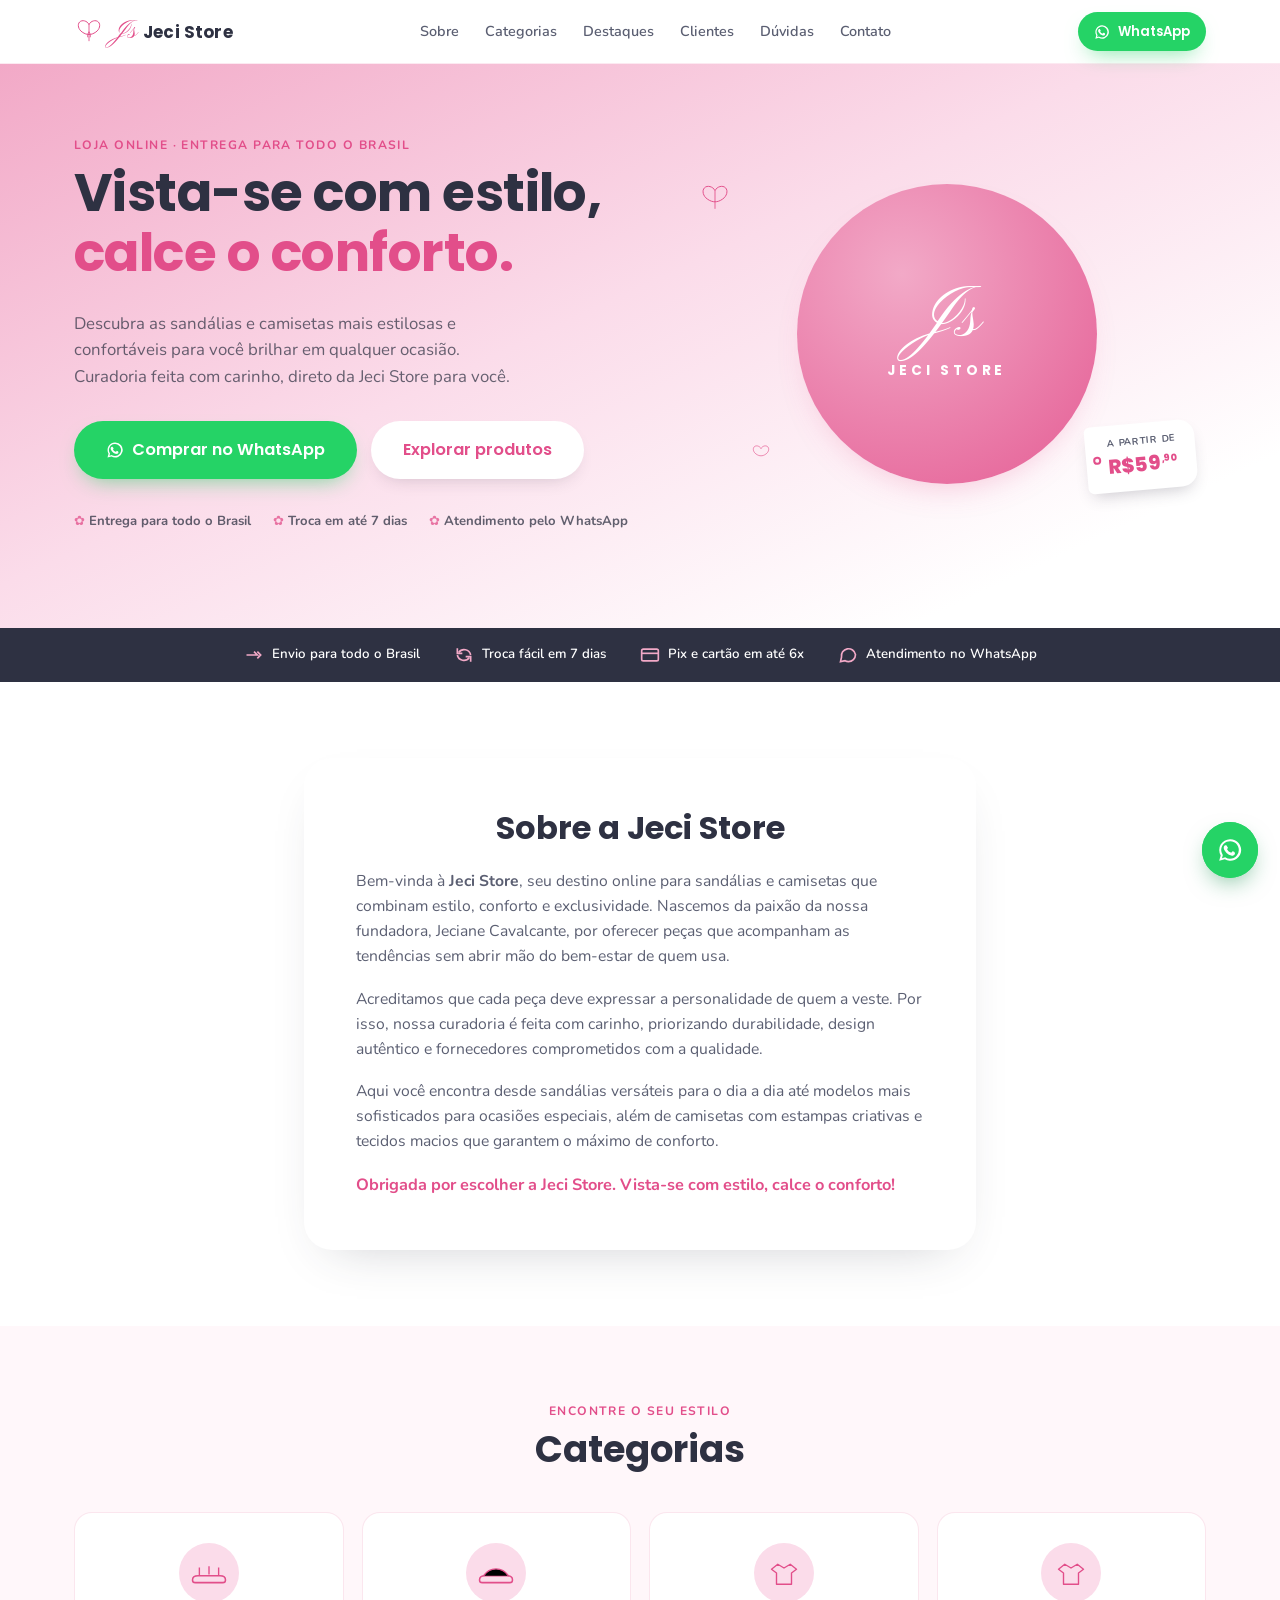
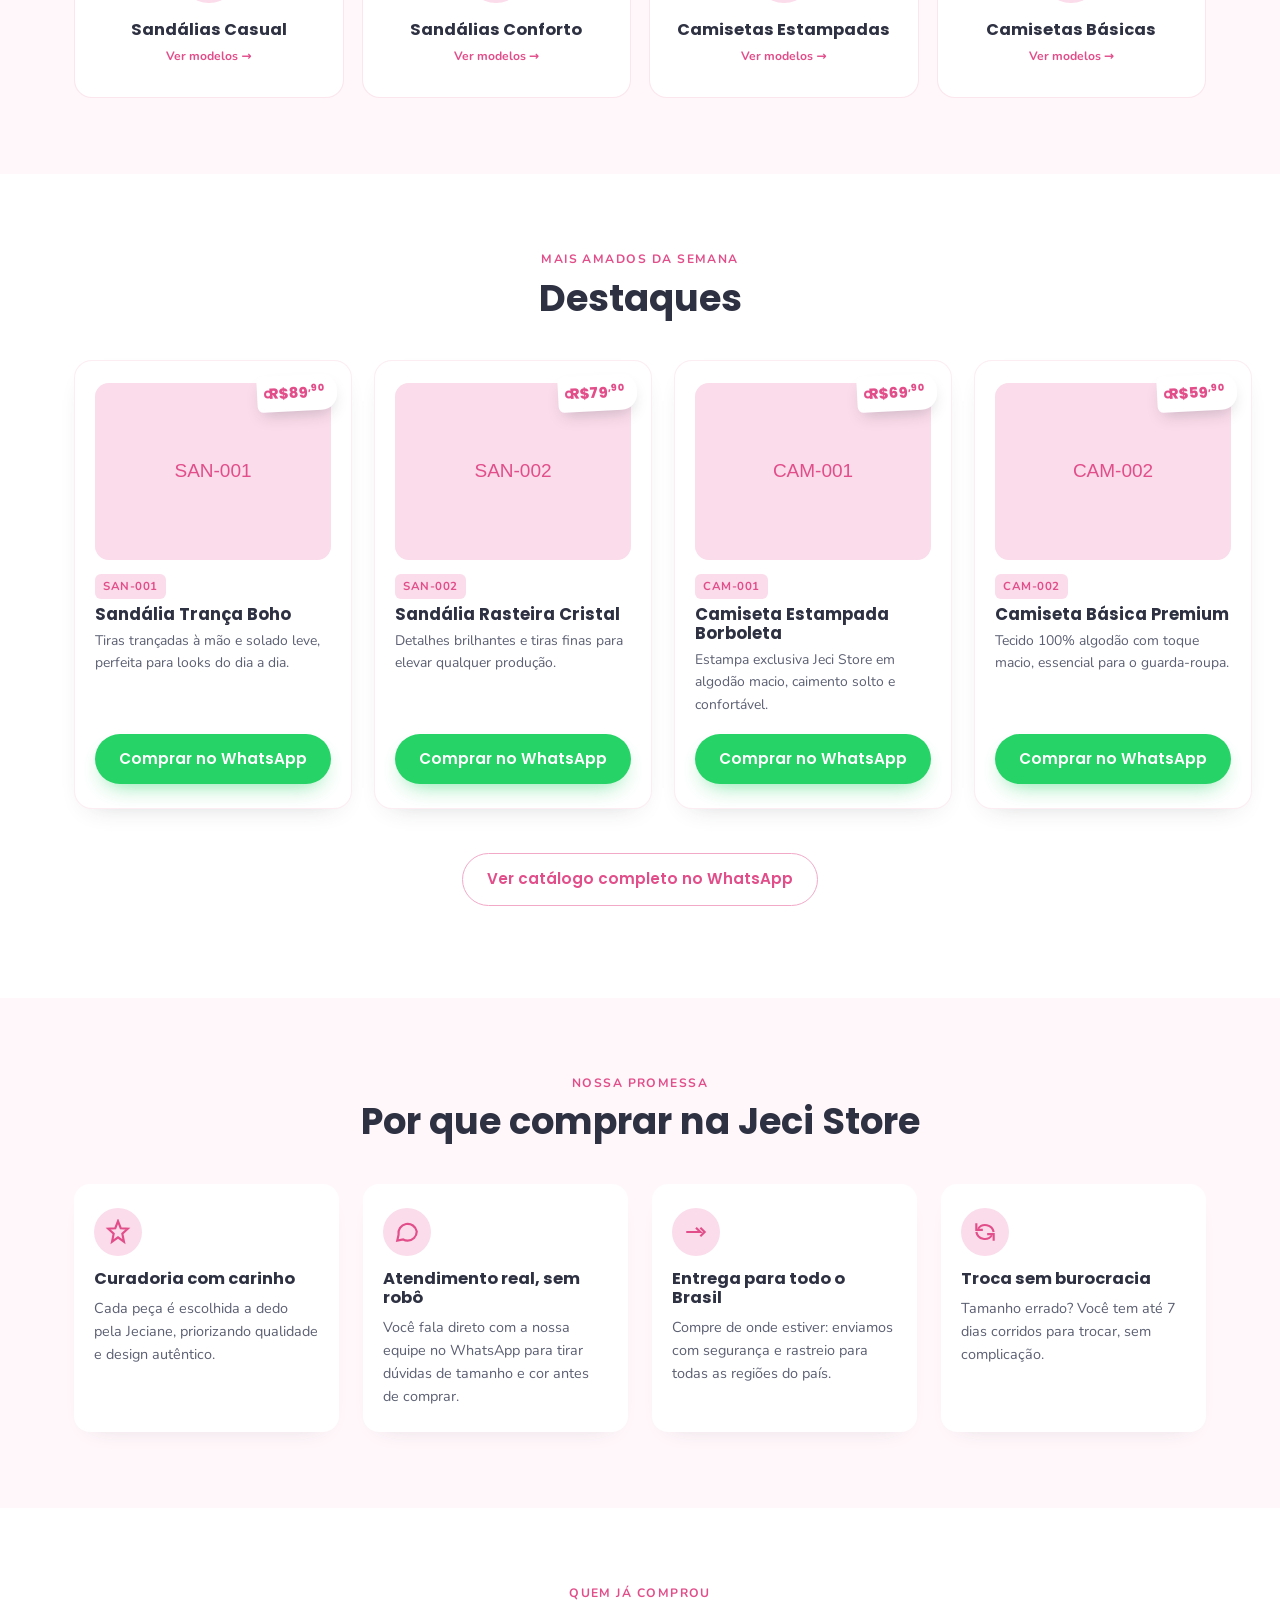
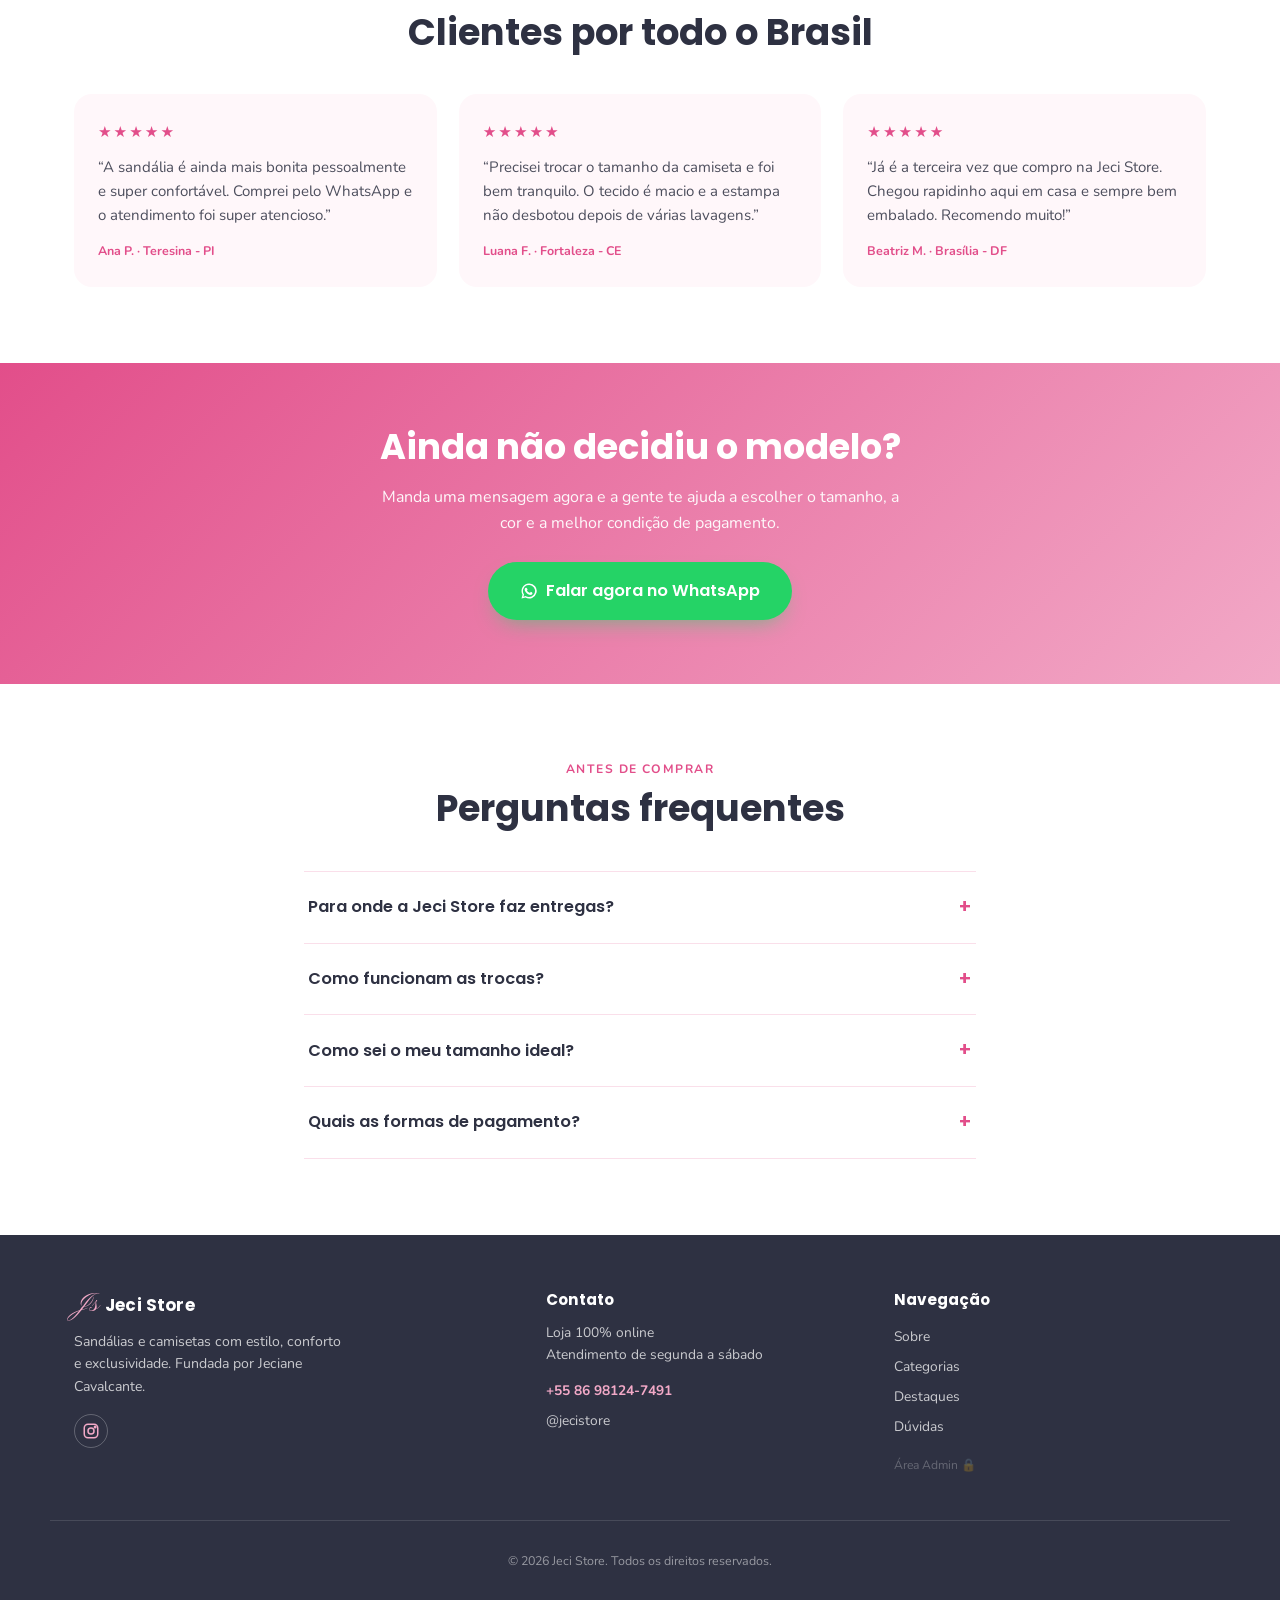
==== commit 33a8fa80: "Add files via upload" ====
--- a/index.html
+++ b/index.html
@@ -25,7 +25,7 @@
 <meta name="twitter:title" content="Jeci Store | Sandálias e Camisetas">
 <meta name="twitter:description" content="Estilo, conforto e exclusividade. Compre direto pelo WhatsApp.">
 
-<!-- Favicon (monograma Js em rosa) -->
+<!-- Favicon -->
 <link rel="icon" href="data:image/svg+xml,<svg xmlns=%22http://www.w3.org/2000/svg%22 viewBox=%220 0 100 100%22><circle cx=%2250%22 cy=%2250%22 r=%2250%22 fill=%22%23F2A9C7%22/><text x=%2250%22 y=%2266%22 font-size=%2248%22 fill=%22%23fff%22 text-anchor=%22middle%22 font-family=%22Georgia%22 font-style=%22italic%22>Js</text></svg>">
 
 <!-- Fonts -->
@@ -43,7 +43,7 @@
   "name": "Jeci Store",
   "description": "Loja online de sandálias e camisetas femininas com estilo, conforto e exclusividade.",
   "image": "https://www.jecistore.com.br/og-image.jpg",
-  "telephone": "+55-86-8124-7491",
+  "telephone": "+55-86-98124-7491",
   "priceRange": "R$59 - R$150",
   "founder": {
     "@type": "Person",
@@ -89,7 +89,7 @@
 <!-- ============ HEADER ============ -->
 <header class="site-header" id="topo">
   <div class="wrap header-inner">
-    <a class="brand" href="#topo" aria-label="Jeci Store - início">
+    <a class="brand" href="#topo" aria-label="Jeci Store - início (Dê 3 cliques para o Admin)">
       <span class="brand-mark" aria-hidden="true">
         <svg viewBox="0 0 48 40" width="30" height="26">
           <path d="M24 8c-3-6-11-8-15-4-4 4-2 12 4 16 4 3 8 4 11 4 3 0 7-1 11-4 6-4 8-12 4-16-4-4-12-2-15 4z" fill="none" stroke="currentColor" stroke-width="1.6" stroke-linejoin="round"/>
@@ -247,56 +247,8 @@
       <p class="eyebrow center">Mais amados da semana</p>
       <h2 id="prod-title" class="section-title center">Destaques</h2>
 
-      <div class="product-grid">
-
-        <article class="product-card">
-          <div class="product-art">
-            <svg viewBox="0 0 200 130" width="100%"><path d="M30 100c0-14 10-20 26-20h88c16 0 26 6 26 20a13 13 0 0 1-13 13H43a13 13 0 0 1-13-13z" fill="var(--pink-light)" stroke="var(--ink)" stroke-width="2.5"/><path d="M55 80V38M100 76V32M145 80V38" stroke="var(--ink)" stroke-width="2.2"/></svg>
-          </div>
-          <div class="swing-tag product-tag">
-            <span class="tag-price">R$89<sup>,90</sup></span>
-          </div>
-          <h3>Sandália Trança Boho</h3>
-          <p class="product-desc">Tiras trançadas à mão e solado leve, perfeita para looks do dia a dia.</p>
-          <a class="btn btn-whatsapp btn-block js-whatsapp" data-msg="Olá! Tenho interesse na Sandália Trança Boho (R$89,90). Vocês têm no tamanho 36?" href="#" target="_blank" rel="noopener">Comprar no WhatsApp</a>
-        </article>
-
-        <article class="product-card">
-          <div class="product-art">
-            <svg viewBox="0 0 200 130" width="100%"><path d="M30 100c0-14 10-20 26-20h88c16 0 26 6 26 20a13 13 0 0 1-13 13H43a13 13 0 0 1-13-13z" fill="var(--pink-light)" stroke="var(--ink)" stroke-width="2.5"/><path d="M42 80c8-12 20-20 58-20s50 8 58 20" stroke="var(--ink)" stroke-width="2.2" fill="none"/></svg>
-          </div>
-          <div class="swing-tag product-tag">
-            <span class="tag-price">R$79<sup>,90</sup></span>
-          </div>
-          <h3>Sandália Rasteira Cristal</h3>
-          <p class="product-desc">Detalhes brilhantes e tiras finas para elevar qualquer produção.</p>
-          <a class="btn btn-whatsapp btn-block js-whatsapp" data-msg="Olá! Tenho interesse na Sandália Rasteira Cristal (R$79,90). Vocês têm no tamanho 37?" href="#" target="_blank" rel="noopener">Comprar no WhatsApp</a>
-        </article>
-
-        <article class="product-card">
-          <div class="product-art">
-            <svg viewBox="0 0 200 130" width="100%"><path d="M66 18l34 20 34-20 34 26-26 20v54H58V64L32 44z" fill="var(--pink-light)" stroke="var(--ink)" stroke-width="2.5" stroke-linejoin="round"/><path d="M100 38c-3-6-11-8-15-4-4 4-2 12 4 16 4 3 8 4 11 4 3 0 7-1 11-4 6-4 8-12 4-16-4-4-12-2-15 4z" fill="none" stroke="var(--pink-deep)" stroke-width="1.4"/></svg>
-          </div>
-          <div class="swing-tag product-tag">
-            <span class="tag-price">R$69<sup>,90</sup></span>
-          </div>
-          <h3>Camiseta Estampada Borboleta</h3>
-          <p class="product-desc">Estampa exclusiva Jeci Store em algodão macio, caimento solto e confortável.</p>
-          <a class="btn btn-whatsapp btn-block js-whatsapp" data-msg="Olá! Tenho interesse na Camiseta Estampada Borboleta (R$69,90). Vocês têm no tamanho M?" href="#" target="_blank" rel="noopener">Comprar no WhatsApp</a>
-        </article>
-
-        <article class="product-card">
-          <div class="product-art">
-            <svg viewBox="0 0 200 130" width="100%"><path d="M66 18l34 20 34-20 34 26-26 20v54H58V64L32 44z" fill="var(--pink-light)" stroke="var(--ink)" stroke-width="2.5" stroke-linejoin="round"/></svg>
-          </div>
-          <div class="swing-tag product-tag">
-            <span class="tag-price">R$59<sup>,90</sup></span>
-          </div>
-          <h3>Camiseta Básica Premium</h3>
-          <p class="product-desc">Tecido 100% algodão com toque macio, essencial para o guarda-roupa.</p>
-          <a class="btn btn-whatsapp btn-block js-whatsapp" data-msg="Olá! Tenho interesse na Camiseta Básica Premium (R$59,90). Vocês têm no tamanho P?" href="#" target="_blank" rel="noopener">Comprar no WhatsApp</a>
-        </article>
-
+      <div class="product-grid" id="productGrid">
+        <!-- Renderizado dinamicamente via script.js -->
       </div>
 
       <p class="center product-more">
@@ -450,7 +402,7 @@
     <div class="footer-col">
       <h4>Contato</h4>
       <p>Loja 100% online<br>Atendimento de segunda a sábado</p>
-      <a class="footer-whatsapp js-whatsapp" data-msg="Olá! Vim pelo site da Jeci Store." href="#" target="_blank" rel="noopener">+55 86 8124-7491</a>
+      <a class="footer-whatsapp js-whatsapp" data-msg="Olá! Vim pelo site da Jeci Store." href="#" target="_blank" rel="noopener">+55 86 98124-7491</a>
       <a href="https://www.instagram.com/jecistore" target="_blank" rel="noopener">@jecistore</a>
     </div>
 
@@ -460,6 +412,7 @@
       <a href="#categorias">Categorias</a>
       <a href="#produtos">Destaques</a>
       <a href="#faq">Dúvidas</a>
+      <a href="admin.html" class="admin-discreet-link">Área Admin 🔒</a>
     </div>
   </div>
 
@@ -476,4 +429,4 @@
 
 <script src="script.js"></script>
 </body>
-</html>
+</html>
--- a/styles.css
+++ b/styles.css
@@ -1,17 +1,15 @@
 /* =========================================================
    JECI STORE — design tokens
-   Paleta baseada na identidade real da marca: gradiente rosa,
-   navy escuro nos textos, monograma cursivo "Js" + borboleta.
    ========================================================= */
 :root {
-  --pink-light:  #FBDCEA;  /* rosa claro, fundo de cards/ícones */
-  --pink-mid:    #F2A9C7;  /* rosa médio, do gradiente/avatar */
-  --pink-deep:   #E24E8A;  /* rosa vivo, acentos e preços */
-  --ink:         #2E3142;  /* navy escuro, títulos */
-  --body-gray:   #5B5F72;  /* cinza-azulado, parágrafos */
-  --paper:       #FFFFFF;
-  --cream:       #FFF7FA;  /* branco levemente rosado, seções alternadas */
-  --whatsapp:    #25D366;
+  --pink-light:   #FBDCEA;
+  --pink-mid:     #F2A9C7;
+  --pink-deep:    #E24E8A;
+  --ink:          #2E3142;
+  --body-gray:    #5B5F72;
+  --paper:        #FFFFFF;
+  --cream:        #FFF7FA;
+  --whatsapp:     #25D366;
   --whatsapp-dark: #128C4A;
 
   --font-display: "Poppins", system-ui, sans-serif;
@@ -288,7 +286,6 @@
   .hero-butterfly { animation: none; }
 }
 
-/* Signature element: etiqueta suspensa (swing tag) */
 .swing-tag {
   position: relative;
   background: var(--paper);
@@ -418,7 +415,7 @@
 }
 
 /* =========================================================
-   PRODUTOS
+   PRODUTOS & IMAGENS DINÂMICAS
    ========================================================= */
 .product-grid {
   display: grid;
@@ -435,11 +432,24 @@
   display: flex;
   flex-direction: column;
 }
-.product-art {
+.product-art-wrapper {
   background: var(--cream);
   border-radius: 14px;
-  padding: 18px 14px 10px;
+  overflow: hidden;
+  aspect-ratio: 4 / 3;
+  display: flex;
+  align-items: center;
+  justify-content: center;
   margin-bottom: 14px;
+}
+.product-img {
+  width: 100%;
+  height: 100%;
+  object-fit: cover;
+  transition: transform 0.3s ease;
+}
+.product-card:hover .product-img {
+  transform: scale(1.05);
 }
 .product-tag {
   position: absolute;
@@ -447,8 +457,21 @@
   right: 14px;
   padding: 6px 12px;
   transform: rotate(-3deg);
+  z-index: 2;
 }
 .product-tag .tag-price { font-size: 0.92rem; }
+.product-code-badge {
+  display: inline-block;
+  align-self: flex-start;
+  background: var(--pink-light);
+  color: var(--pink-deep);
+  font-weight: 700;
+  font-size: 0.72rem;
+  padding: 3px 8px;
+  border-radius: 6px;
+  letter-spacing: 0.05em;
+  margin-bottom: 6px;
+}
 .product-card h3 {
   font-size: 1.04rem;
   margin-bottom: 6px;
@@ -609,6 +632,16 @@
   font-weight: 700;
   color: var(--pink-mid) !important;
 }
+.admin-discreet-link {
+  opacity: 0.35;
+  font-size: 0.76rem !important;
+  margin-top: 10px;
+  transition: opacity 0.2s ease;
+}
+.admin-discreet-link:hover {
+  opacity: 0.9;
+  color: var(--pink-mid) !important;
+}
 
 .footer-bottom {
   border-top: 1px solid rgba(255,255,255,0.12);
@@ -655,14 +688,11 @@
 }
 
 /* =========================================================
-   SCROLL REVEAL
+   SCROLL REVEAL & RESPONSIVE
    ========================================================= */
 .reveal { opacity: 0; transform: translateY(18px); transition: opacity 0.6s ease, transform 0.6s ease; }
 .reveal.in-view { opacity: 1; transform: translateY(0); }
 
-/* =========================================================
-   RESPONSIVE
-   ========================================================= */
 @media (max-width: 980px) {
   .hero-inner { grid-template-columns: 1fr; text-align: left; padding-top: 44px; }
   .hero-art { order: -1; max-width: 340px; margin: 0 auto 12px; min-height: 280px; }
@@ -710,4 +740,4 @@
   .hero-cta .btn { width: 100%; }
   .hero-tag { position: static; margin-top: 14px; display: inline-flex; transform: rotate(-2deg); }
   .whatsapp-float { width: 50px; height: 50px; bottom: 16px; right: 16px; }
-}
+}
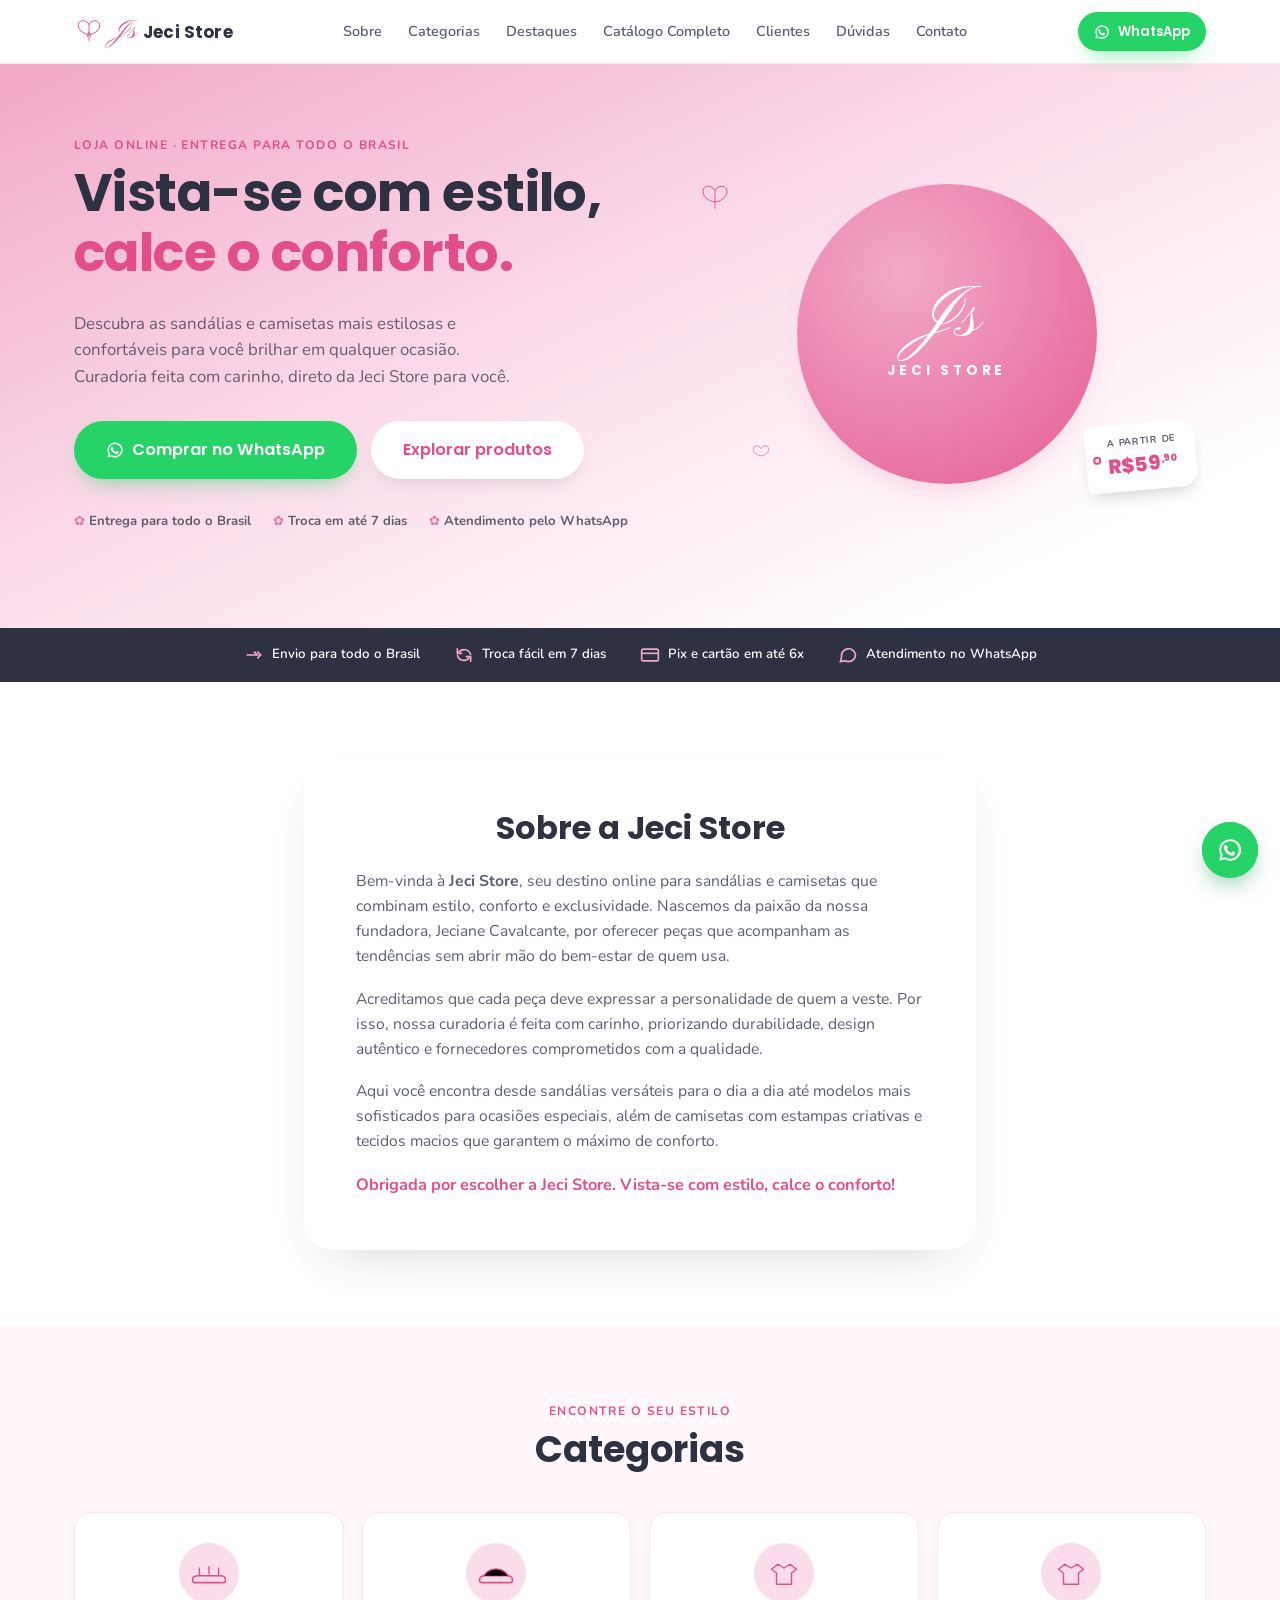
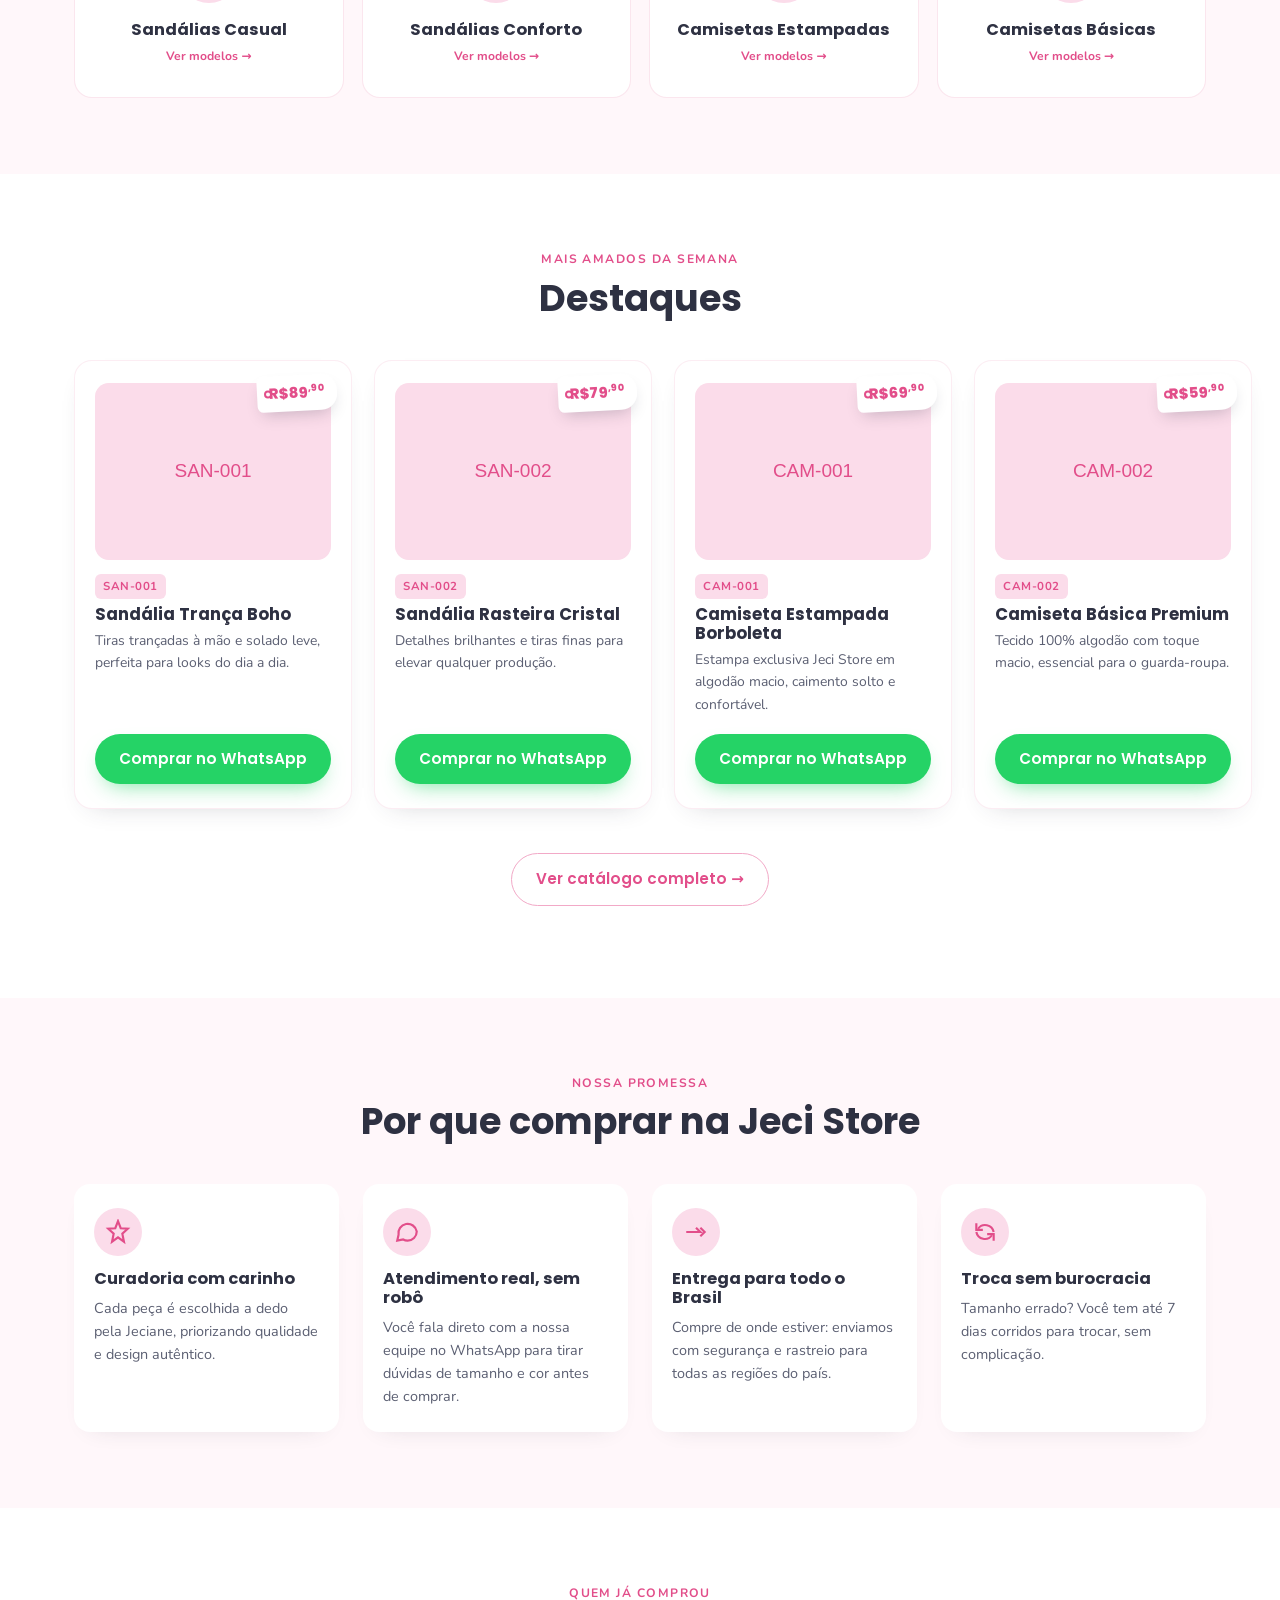
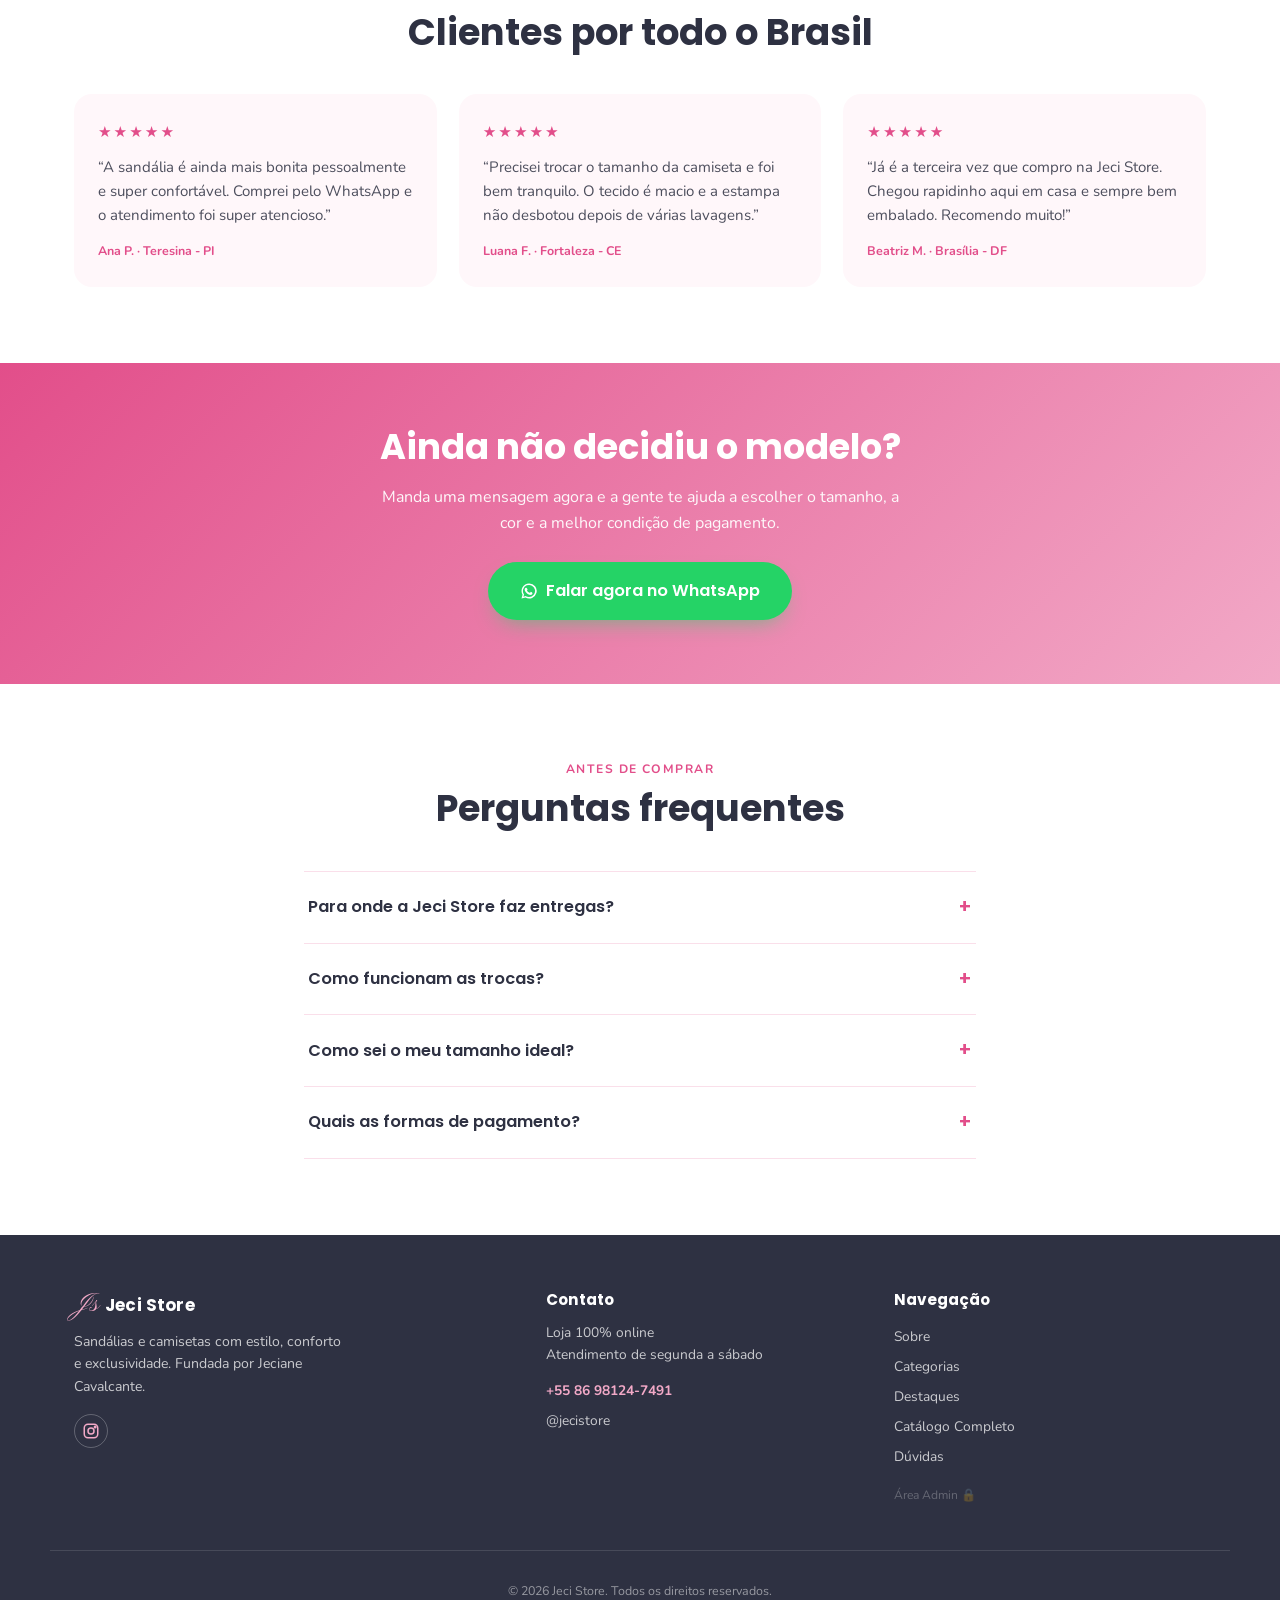
==== commit 934e888d: "Add files via upload" ====
--- a/index.html
+++ b/index.html
@@ -106,6 +106,7 @@
       <a href="#sobre">Sobre</a>
       <a href="#categorias">Categorias</a>
       <a href="#produtos">Destaques</a>
+      <a href="catalogo.html">Catálogo Completo</a>
       <a href="#depoimentos">Clientes</a>
       <a href="#faq">Dúvidas</a>
       <a href="#contato">Contato</a>
@@ -209,28 +210,28 @@
       <h2 id="cat-title" class="section-title center">Categorias</h2>
 
       <div class="cat-grid">
-        <a class="cat-card js-whatsapp" data-msg="Olá! Quero ver as opções de Sandálias Casual, por favor." href="#">
+        <a class="cat-card" href="catalogo.html">
           <span class="cat-icon" aria-hidden="true">
             <svg viewBox="0 0 64 40" width="44" height="28"><path d="M8 30c0-4 3-6 8-6h32c5 0 8 2 8 6a4 4 0 0 1-4 4H12a4 4 0 0 1-4-4z" fill="none" stroke="currentColor" stroke-width="2.2"/><path d="M18 24V12M32 22V10M46 24V12" stroke="currentColor" stroke-width="2"/></svg>
           </span>
           <span class="cat-name">Sandálias Casual</span>
           <span class="cat-cta">Ver modelos →</span>
         </a>
-        <a class="cat-card js-whatsapp" data-msg="Olá! Quero ver as opções de Sandálias Conforto, por favor." href="#">
+        <a class="cat-card" href="catalogo.html">
           <span class="cat-icon" aria-hidden="true">
             <svg viewBox="0 0 64 40" width="44" height="28"><path d="M8 30c0-4 3-6 8-6h32c5 0 8 2 8 6a4 4 0 0 1-4 4H12a4 4 0 0 1-4-4z" fill="none" stroke="currentColor" stroke-width="2.2"/><path d="M14 24c4-6 10-10 18-10s14 4 18 10" stroke="currentColor" stroke-width="2"/></svg>
           </span>
           <span class="cat-name">Sandálias Conforto</span>
           <span class="cat-cta">Ver modelos →</span>
         </a>
-        <a class="cat-card js-whatsapp" data-msg="Olá! Quero ver as opções de Camisetas Estampadas, por favor." href="#">
+        <a class="cat-card" href="catalogo.html">
           <span class="cat-icon" aria-hidden="true">
             <svg viewBox="0 0 64 40" width="40" height="30"><path d="M22 6l10 6 10-6 10 8-8 6v18H20V20l-8-6z" fill="none" stroke="currentColor" stroke-width="2.2" stroke-linejoin="round"/></svg>
           </span>
           <span class="cat-name">Camisetas Estampadas</span>
           <span class="cat-cta">Ver modelos →</span>
         </a>
-        <a class="cat-card js-whatsapp" data-msg="Olá! Quero ver as opções de Camisetas Básicas, por favor." href="#">
+        <a class="cat-card" href="catalogo.html">
           <span class="cat-icon" aria-hidden="true">
             <svg viewBox="0 0 64 40" width="40" height="30"><path d="M22 6l10 6 10-6 10 8-8 6v18H20V20l-8-6z" fill="none" stroke="currentColor" stroke-width="2.2" stroke-linejoin="round"/></svg>
           </span>
@@ -252,7 +253,7 @@
       </div>
 
       <p class="center product-more">
-        <a class="btn btn-outline js-whatsapp" data-msg="Olá! Quero ver o catálogo completo de sandálias e camisetas." href="#" target="_blank" rel="noopener">Ver catálogo completo no WhatsApp</a>
+        <a class="btn btn-outline" href="catalogo.html">Ver catálogo completo →</a>
       </p>
     </div>
   </section>
@@ -411,6 +412,7 @@
       <a href="#sobre">Sobre</a>
       <a href="#categorias">Categorias</a>
       <a href="#produtos">Destaques</a>
+      <a href="catalogo.html">Catálogo Completo</a>
       <a href="#faq">Dúvidas</a>
       <a href="admin.html" class="admin-discreet-link">Área Admin 🔒</a>
     </div>
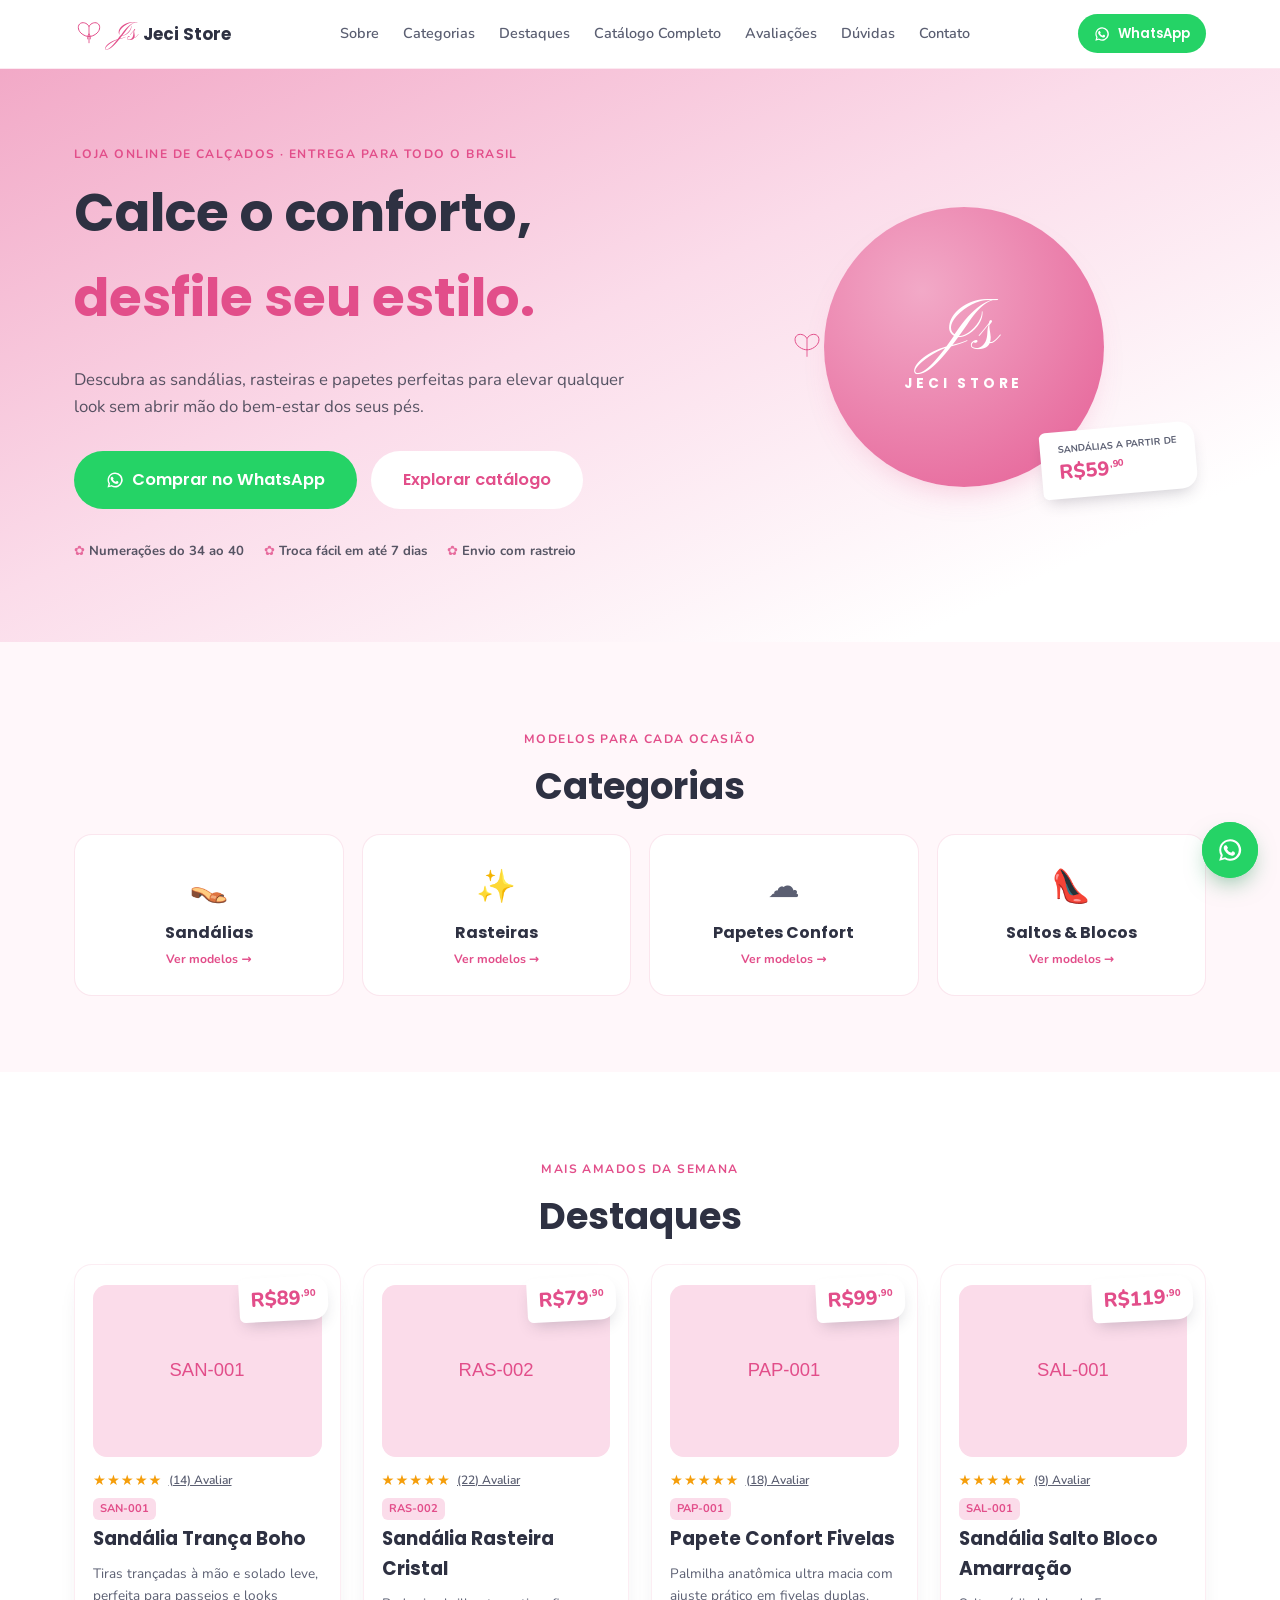
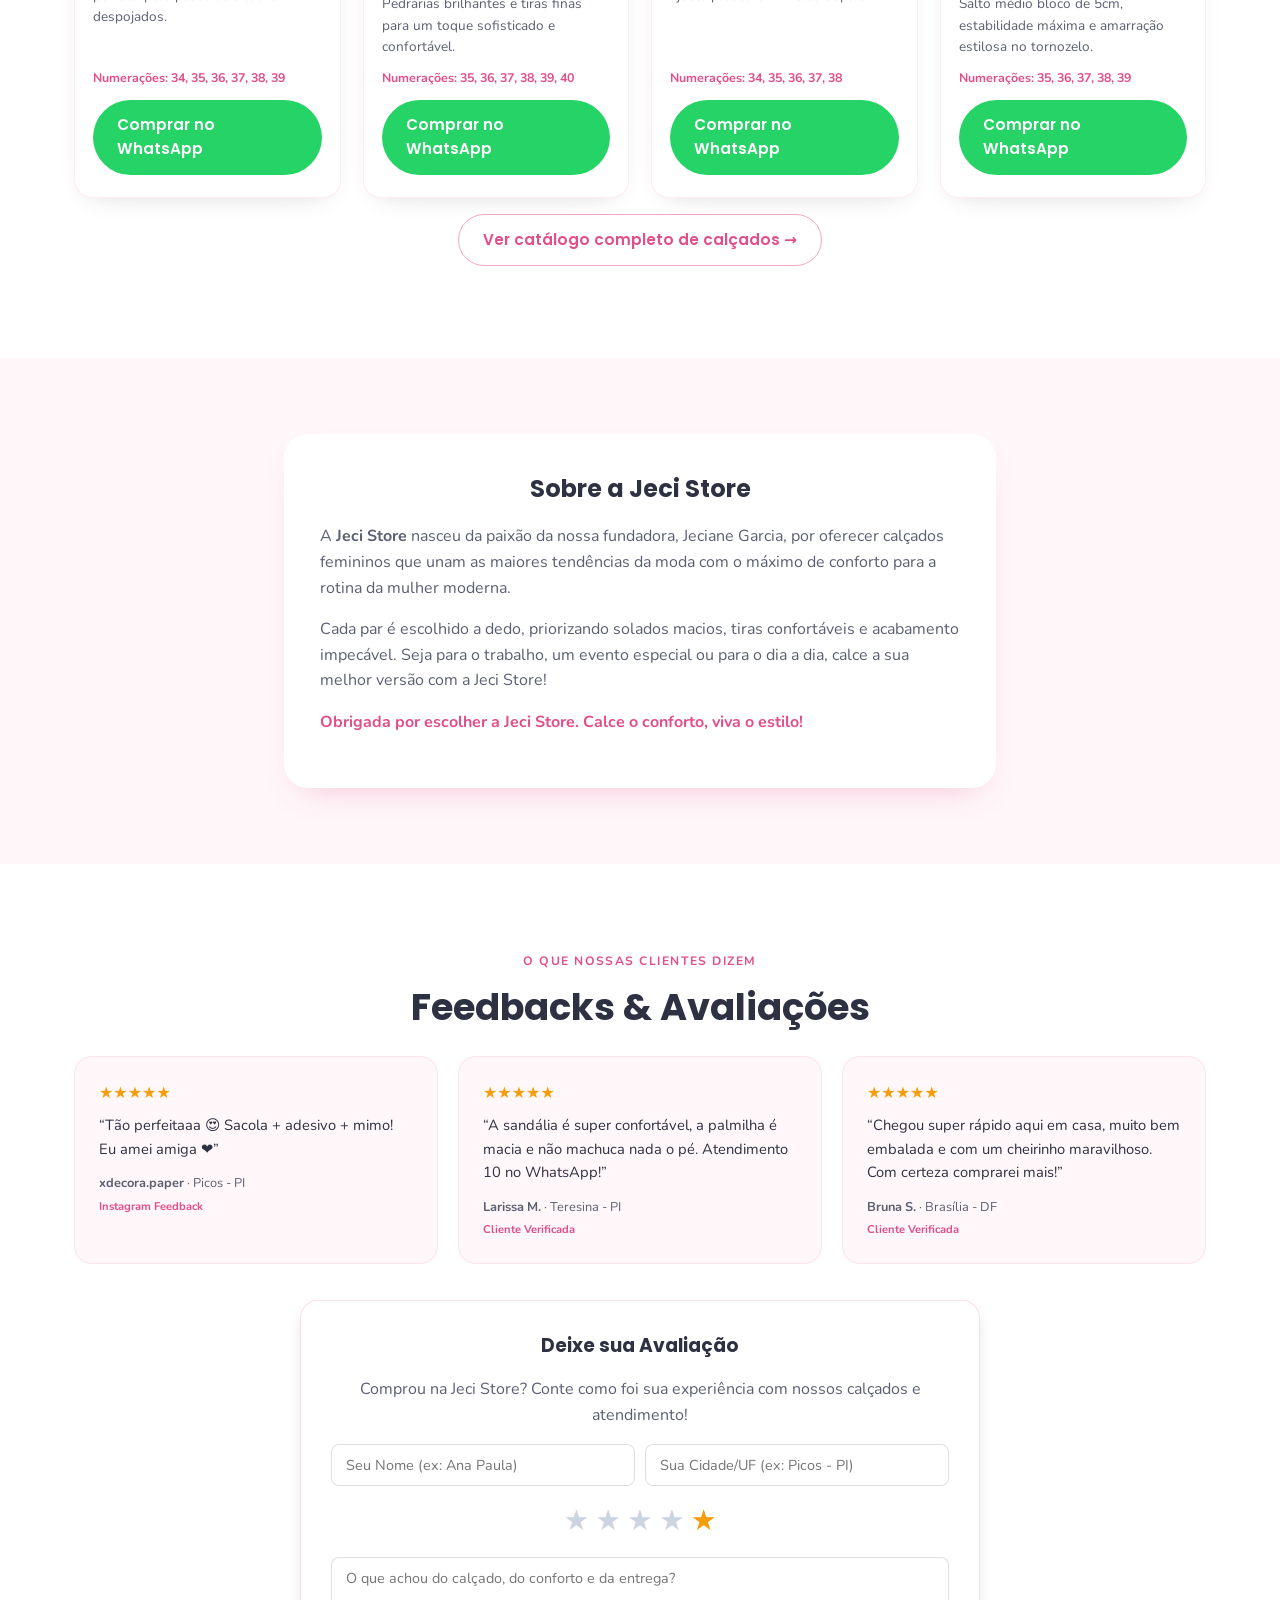
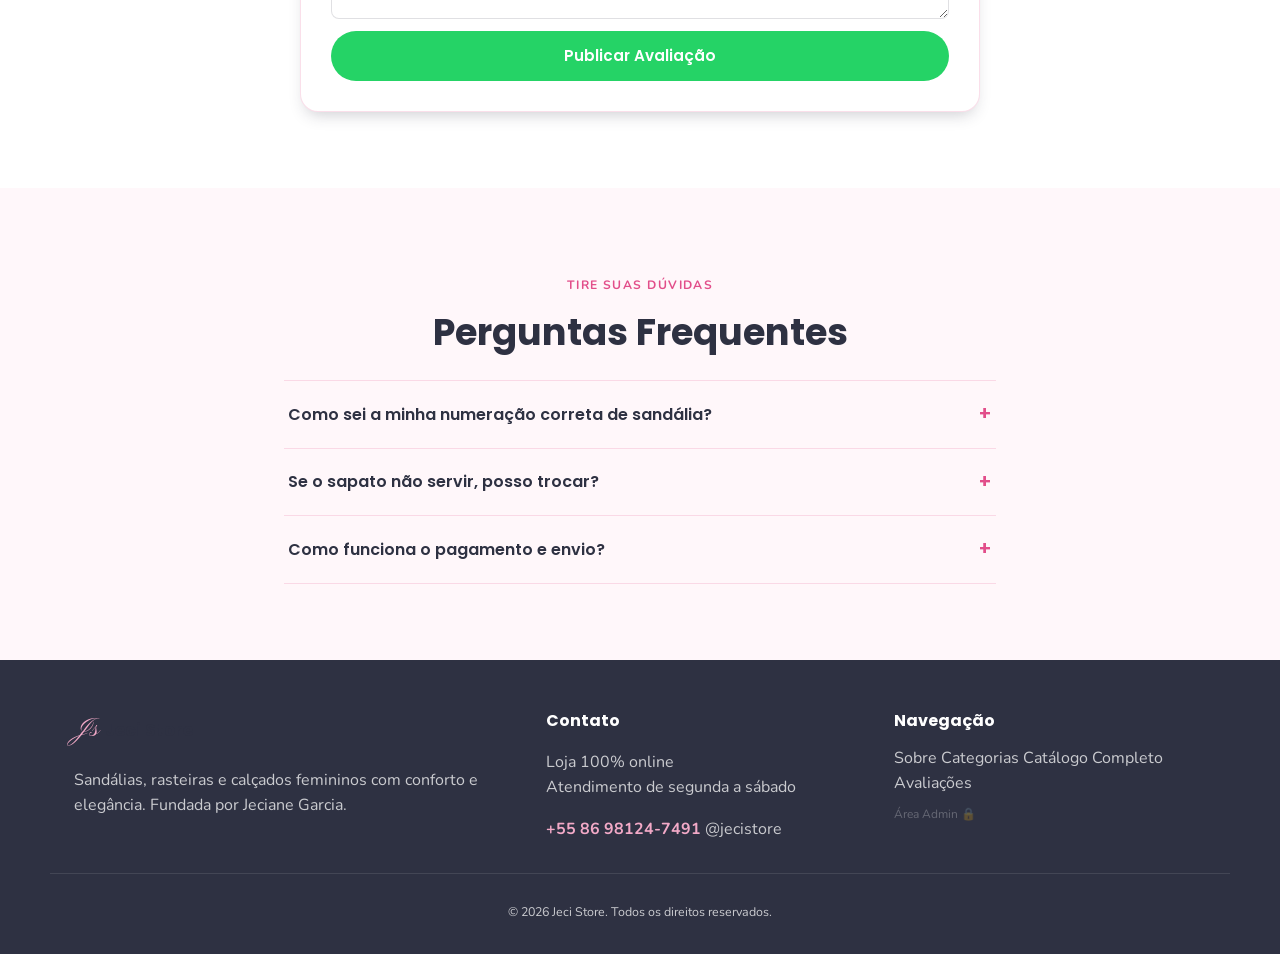
==== commit e2faba2f: "Add files via upload" ====
--- a/index.html
+++ b/index.html
@@ -4,92 +4,26 @@
 <meta charset="UTF-8">
 <meta name="viewport" content="width=device-width, initial-scale=1.0">
 
-<!-- ===================== SEO BÁSICO ===================== -->
-<title>Jeci Store | Sandálias e Camisetas com Estilo e Conforto</title>
-<meta name="description" content="Sandálias e camisetas femininas com estilo, conforto e exclusividade. Loja 100% online, entrega para todo o Brasil. Compre direto pelo WhatsApp.">
-<meta name="keywords" content="sandálias femininas, camisetas femininas, loja online de calçados, Jeci Store, moda feminina">
+<title>Jeci Store | Sandálias e Calçados Femininos com Estilo e Conforto</title>
+<meta name="description" content="Sandálias, rasteiras, papetes e saltos femininos com conforto e elegância. Loja 100% online, envio para todo o Brasil. Compre no WhatsApp.">
+<meta name="keywords" content="sandálias femininas, calçados femininos, rasteirinhas, papetes, Jeci Store, saltos confortáveis">
 <meta name="robots" content="index, follow">
-<meta name="author" content="Jeci Store">
 <link rel="canonical" href="https://www.jecistore.com.br/">
 
-<!-- Open Graph -->
-<meta property="og:type" content="website">
-<meta property="og:title" content="Jeci Store | Sandálias e Camisetas com Estilo e Conforto">
-<meta property="og:description" content="Vista-se com estilo, calce o conforto. Descubra as sandálias e camisetas da Jeci Store e compre direto pelo WhatsApp.">
-<meta property="og:image" content="https://www.jecistore.com.br/og-image.jpg">
-<meta property="og:url" content="https://www.jecistore.com.br/">
-<meta property="og:locale" content="pt_BR">
-
-<!-- Twitter Card -->
-<meta name="twitter:card" content="summary_large_image">
-<meta name="twitter:title" content="Jeci Store | Sandálias e Camisetas">
-<meta name="twitter:description" content="Estilo, conforto e exclusividade. Compre direto pelo WhatsApp.">
-
-<!-- Favicon -->
 <link rel="icon" href="data:image/svg+xml,<svg xmlns=%22http://www.w3.org/2000/svg%22 viewBox=%220 0 100 100%22><circle cx=%2250%22 cy=%2250%22 r=%2250%22 fill=%22%23F2A9C7%22/><text x=%2250%22 y=%2266%22 font-size=%2248%22 fill=%22%23fff%22 text-anchor=%22middle%22 font-family=%22Georgia%22 font-style=%22italic%22>Js</text></svg>">
 
-<!-- Fonts -->
 <link rel="preconnect" href="https://fonts.googleapis.com">
 <link rel="preconnect" href="https://fonts.gstatic.com" crossorigin>
 <link href="https://fonts.googleapis.com/css2?family=Poppins:wght@400;600;700;800&family=Nunito:wght@400;500;600;700&family=Pinyon+Script&display=swap" rel="stylesheet">
 
 <link rel="stylesheet" href="styles.css">
-
-<!-- ===================== DADOS ESTRUTURADOS (SEO) ===================== -->
-<script type="application/ld+json">
-{
-  "@context": "https://schema.org",
-  "@type": "ClothingStore",
-  "name": "Jeci Store",
-  "description": "Loja online de sandálias e camisetas femininas com estilo, conforto e exclusividade.",
-  "image": "https://www.jecistore.com.br/og-image.jpg",
-  "telephone": "+55-86-98124-7491",
-  "priceRange": "R$59 - R$150",
-  "founder": {
-    "@type": "Person",
-    "name": "Jeciane Cavalcante"
-  },
-  "areaServed": "BR",
-  "sameAs": [
-    "https://www.instagram.com/jecistore"
-  ]
-}
-</script>
-<script type="application/ld+json">
-{
-  "@context": "https://schema.org",
-  "@type": "FAQPage",
-  "mainEntity": [
-    {
-      "@type": "Question",
-      "name": "Para onde a Jeci Store faz entregas?",
-      "acceptedAnswer": { "@type": "Answer", "text": "Somos uma loja 100% online e enviamos para todo o Brasil via Correios ou transportadora, com prazo médio de 3 a 10 dias úteis conforme a região." }
-    },
-    {
-      "@type": "Question",
-      "name": "Como funcionam as trocas?",
-      "acceptedAnswer": { "@type": "Answer", "text": "Você tem até 7 dias corridos após o recebimento para solicitar troca, conforme o Código de Defesa do Consumidor, além de troca por defeito de fabricação." }
-    },
-    {
-      "@type": "Question",
-      "name": "Como sei o meu tamanho ideal?",
-      "acceptedAnswer": { "@type": "Answer", "text": "Cada produto tem uma tabela de medidas no anúncio, e nossa equipe também ajuda a escolher o tamanho certo diretamente pelo WhatsApp." }
-    },
-    {
-      "@type": "Question",
-      "name": "Quais as formas de pagamento?",
-      "acceptedAnswer": { "@type": "Answer", "text": "Aceitamos Pix e cartão de crédito em até 6x, combinados diretamente pelo WhatsApp no momento da compra." }
-    }
-  ]
-}
-</script>
 </head>
 <body>
 
 <!-- ============ HEADER ============ -->
 <header class="site-header" id="topo">
   <div class="wrap header-inner">
-    <a class="brand" href="#topo" aria-label="Jeci Store - início (Dê 3 cliques para o Admin)">
+    <a class="brand" href="#topo" aria-label="Jeci Store - início">
       <span class="brand-mark" aria-hidden="true">
         <svg viewBox="0 0 48 40" width="30" height="26">
           <path d="M24 8c-3-6-11-8-15-4-4 4-2 12 4 16 4 3 8 4 11 4 3 0 7-1 11-4 6-4 8-12 4-16-4-4-12-2-15 4z" fill="none" stroke="currentColor" stroke-width="1.6" stroke-linejoin="round"/>
@@ -107,14 +41,14 @@
       <a href="#categorias">Categorias</a>
       <a href="#produtos">Destaques</a>
       <a href="catalogo.html">Catálogo Completo</a>
-      <a href="#depoimentos">Clientes</a>
+      <a href="#depoimentos">Avaliações</a>
       <a href="#faq">Dúvidas</a>
       <a href="#contato">Contato</a>
     </nav>
 
     <div class="header-actions">
-      <a class="btn btn-whatsapp btn-sm js-whatsapp" data-msg="Olá! Vim pelo site da Jeci Store e quero saber mais." href="#" target="_blank" rel="noopener">
-        <svg viewBox="0 0 24 24" width="16" height="16" fill="currentColor" aria-hidden="true"><path d="M12 2a10 10 0 0 0-8.6 15L2 22l5.2-1.4A10 10 0 1 0 12 2zm0 18.1a8.1 8.1 0 0 1-4.1-1.1l-.3-.2-3 .8.8-2.9-.2-.3A8.1 8.1 0 1 1 12 20.1zm4.5-6.1c-.2-.1-1.5-.7-1.7-.8-.2-.1-.4-.1-.6.1s-.7.8-.9 1c-.2.2-.3.2-.6.1a6.6 6.6 0 0 1-3.3-2.9c-.2-.4.2-.4.6-1.3.1-.2 0-.4 0-.5L8.9 8c-.2-.5-.4-.4-.6-.4h-.5a1 1 0 0 0-.7.3 2.9 2.9 0 0 0-.9 2.1c0 1.3.9 2.5 1 2.7.1.2 1.8 2.8 4.4 3.9.6.3 1.1.4 1.5.5.6.2 1.2.2 1.6.1.5-.1 1.5-.6 1.7-1.2.2-.6.2-1.1.1-1.2-.1-.1-.2-.2-.4-.3z"/></svg>
+      <a class="btn btn-whatsapp btn-sm js-whatsapp" data-msg="Olá! Vim pelo site da Jeci Store e quero tirar uma dúvida." href="#" target="_blank" rel="noopener">
+        <svg viewBox="0 0 24 24" width="16" height="16" fill="currentColor"><path d="M12 2a10 10 0 0 0-8.6 15L2 22l5.2-1.4A10 10 0 1 0 12 2zm0 18.1a8.1 8.1 0 0 1-4.1-1.1l-.3-.2-3 .8.8-2.9-.2-.3A8.1 8.1 0 1 1 12 20.1zm4.5-6.1c-.2-.1-1.5-.7-1.7-.8-.2-.1-.4-.1-.6.1s-.7.8-.9 1c-.2.2-.3.2-.6.1a6.6 6.6 0 0 1-3.3-2.9c-.2-.4.2-.4.6-1.3.1-.2 0-.4 0-.5L8.9 8c-.2-.5-.4-.4-.6-.4h-.5a1 1 0 0 0-.7.3 2.9 2.9 0 0 0-.9 2.1c0 1.3.9 2.5 1 2.7.1.2 1.8 2.8 4.4 3.9.6.3 1.1.4 1.5.5.6.2 1.2.2 1.6.1.5-.1 1.5-.6 1.7-1.2.2-.6.2-1.1.1-1.2-.1-.1-.2-.2-.4-.3z"/></svg>
         <span>WhatsApp</span>
       </a>
       <button class="nav-toggle" id="navToggle" aria-expanded="false" aria-controls="mainNav" aria-label="Abrir menu">
@@ -125,25 +59,24 @@
 </header>
 
 <main>
-
   <!-- ============ HERO ============ -->
   <section class="hero" aria-labelledby="hero-title">
     <div class="wrap hero-inner">
       <div class="hero-copy">
-        <p class="eyebrow">Loja online &middot; entrega para todo o Brasil</p>
-        <h1 id="hero-title">Vista-se com estilo,<br><span class="accent-word">calce o conforto.</span></h1>
-        <p class="hero-sub">Descubra as sandálias e camisetas mais estilosas e confortáveis para você brilhar em qualquer ocasião. Curadoria feita com carinho, direto da Jeci Store para você.</p>
+        <p class="eyebrow">Loja online de calçados &middot; entrega para todo o Brasil</p>
+        <h1 id="hero-title">Calce o conforto,<br><span class="accent-word">desfile seu estilo.</span></h1>
+        <p class="hero-sub">Descubra as sandálias, rasteiras e papetes perfeitas para elevar qualquer look sem abrir mão do bem-estar dos seus pés.</p>
         <div class="hero-cta">
-          <a class="btn btn-whatsapp btn-lg js-whatsapp" data-msg="Olá! Vim pelo site e quero saber mais sobre os produtos disponíveis." href="#" target="_blank" rel="noopener">
-            <svg viewBox="0 0 24 24" width="18" height="18" fill="currentColor" aria-hidden="true"><path d="M12 2a10 10 0 0 0-8.6 15L2 22l5.2-1.4A10 10 0 1 0 12 2zm0 18.1a8.1 8.1 0 0 1-4.1-1.1l-.3-.2-3 .8.8-2.9-.2-.3A8.1 8.1 0 1 1 12 20.1zm4.5-6.1c-.2-.1-1.5-.7-1.7-.8-.2-.1-.4-.1-.6.1s-.7.8-.9 1c-.2.2-.3.2-.6.1a6.6 6.6 0 0 1-3.3-2.9c-.2-.4.2-.4.6-1.3.1-.2 0-.4 0-.5L8.9 8c-.2-.5-.4-.4-.6-.4h-.5a1 1 0 0 0-.7.3 2.9 2.9 0 0 0-.9 2.1c0 1.3.9 2.5 1 2.7.1.2 1.8 2.8 4.4 3.9.6.3 1.1.4 1.5.5.6.2 1.2.2 1.6.1.5-.1 1.5-.6 1.7-1.2.2-.6.2-1.1.1-1.2-.1-.1-.2-.2-.4-.3z"/></svg>
+          <a class="btn btn-whatsapp btn-lg js-whatsapp" data-msg="Olá! Gostaria de ver os calçados disponíveis no meu tamanho." href="#" target="_blank" rel="noopener">
+            <svg viewBox="0 0 24 24" width="18" height="18" fill="currentColor"><path d="M12 2a10 10 0 0 0-8.6 15L2 22l5.2-1.4A10 10 0 1 0 12 2zm0 18.1a8.1 8.1 0 0 1-4.1-1.1l-.3-.2-3 .8.8-2.9-.2-.3A8.1 8.1 0 1 1 12 20.1zm4.5-6.1c-.2-.1-1.5-.7-1.7-.8-.2-.1-.4-.1-.6.1s-.7.8-.9 1c-.2.2-.3.2-.6.1a6.6 6.6 0 0 1-3.3-2.9c-.2-.4.2-.4.6-1.3.1-.2 0-.4 0-.5L8.9 8c-.2-.5-.4-.4-.6-.4h-.5a1 1 0 0 0-.7.3 2.9 2.9 0 0 0-.9 2.1c0 1.3.9 2.5 1 2.7.1.2 1.8 2.8 4.4 3.9.6.3 1.1.4 1.5.5.6.2 1.2.2 1.6.1.5-.1 1.5-.6 1.7-1.2.2-.6.2-1.1.1-1.2-.1-.1-.2-.2-.4-.3z"/></svg>
             Comprar no WhatsApp
           </a>
-          <a class="btn btn-ghost btn-lg" href="#produtos">Explorar produtos</a>
-        </div>
-        <ul class="hero-trust" aria-label="Garantias da loja">
-          <li>Entrega para todo o Brasil</li>
-          <li>Troca em até 7 dias</li>
-          <li>Atendimento pelo WhatsApp</li>
+          <a class="btn btn-ghost btn-lg" href="catalogo.html">Explorar catálogo</a>
+        </div>
+        <ul class="hero-trust">
+          <li>Numerações do 34 ao 40</li>
+          <li>Troca fácil em até 7 dias</li>
+          <li>Envio com rastreio</li>
         </ul>
       </div>
 
@@ -151,238 +84,167 @@
         <span class="hero-butterfly hero-butterfly-1">
           <svg viewBox="0 0 48 40" width="34" height="28"><path d="M24 8c-3-6-11-8-15-4-4 4-2 12 4 16 4 3 8 4 11 4 3 0 7-1 11-4 6-4 8-12 4-16-4-4-12-2-15 4z" fill="none" stroke="var(--pink-deep)" stroke-width="1.4"/><path d="M24 8v26" stroke="var(--pink-deep)" stroke-width="1.2"/></svg>
         </span>
-        <span class="hero-butterfly hero-butterfly-2">
-          <svg viewBox="0 0 48 40" width="22" height="18"><path d="M24 8c-3-6-11-8-15-4-4 4-2 12 4 16 4 3 8 4 11 4 3 0 7-1 11-4 6-4 8-12 4-16-4-4-12-2-15 4z" fill="none" stroke="var(--pink-deep)" stroke-width="1.4"/></svg>
-        </span>
-
         <div class="hero-badge">
           <span class="hero-badge-script">Js</span>
           <span class="hero-badge-name">JECI STORE</span>
         </div>
-
-        <div class="swing-tag hero-tag" role="img" aria-label="Etiqueta: a partir de R$59,90">
-          <span class="tag-label">a partir de</span>
+        <div class="swing-tag hero-tag">
+          <span class="tag-label">sandálias a partir de</span>
           <span class="tag-price">R$59<sup>,90</sup></span>
         </div>
       </div>
     </div>
   </section>
 
-  <!-- ============ TRUST BAR ============ -->
-  <section class="trust-bar" aria-label="Benefícios da loja">
-    <div class="wrap trust-bar-inner">
-      <div class="trust-item">
-        <svg width="20" height="20" viewBox="0 0 24 24" fill="none" stroke="currentColor" stroke-width="2"><path d="M3 12h13l-4-4M16 8l4 4-4 4"/></svg>
-        Envio para todo o Brasil
-      </div>
-      <div class="trust-item">
-        <svg width="20" height="20" viewBox="0 0 24 24" fill="none" stroke="currentColor" stroke-width="2"><path d="M4 4v6h6M20 20v-6h-6"/><path d="M5.6 9A8 8 0 0 1 20 12M18.4 15A8 8 0 0 1 4 12"/></svg>
-        Troca fácil em 7 dias
-      </div>
-      <div class="trust-item">
-        <svg width="20" height="20" viewBox="0 0 24 24" fill="none" stroke="currentColor" stroke-width="2"><rect x="2" y="5" width="20" height="14" rx="2"/><path d="M2 10h20"/></svg>
-        Pix e cartão em até 6x
-      </div>
-      <div class="trust-item">
-        <svg width="20" height="20" viewBox="0 0 24 24" fill="none" stroke="currentColor" stroke-width="2"><path d="M21 11.5a8.4 8.4 0 0 1-8.5 8.4 8.5 8.5 0 0 1-4-1L3 20l1.2-5.4a8.4 8.4 0 1 1 16.8-3.1z"/></svg>
-        Atendimento no WhatsApp
-      </div>
-    </div>
-  </section>
-
-  <!-- ============ SOBRE ============ -->
-  <section class="section" id="sobre" aria-labelledby="sobre-title">
+  <!-- ============ CATEGORIAS DE CALÇADOS ============ -->
+  <section class="section section-alt" id="categorias">
+    <div class="wrap">
+      <p class="eyebrow center">Modelos para cada ocasião</p>
+      <h2 class="section-title center">Categorias</h2>
+
+      <div class="cat-grid">
+        <a class="cat-card" href="catalogo.html?cat=Sandálias">
+          <span class="cat-icon">👡</span>
+          <span class="cat-name">Sandálias</span>
+          <span class="cat-cta">Ver modelos →</span>
+        </a>
+        <a class="cat-card" href="catalogo.html?cat=Rasteiras">
+          <span class="cat-icon">✨</span>
+          <span class="cat-name">Rasteiras</span>
+          <span class="cat-cta">Ver modelos →</span>
+        </a>
+        <a class="cat-card" href="catalogo.html?cat=Papetes">
+          <span class="cat-icon">☁️</span>
+          <span class="cat-name">Papetes Confort</span>
+          <span class="cat-cta">Ver modelos →</span>
+        </a>
+        <a class="cat-card" href="catalogo.html?cat=Saltos">
+          <span class="cat-icon">👠</span>
+          <span class="cat-name">Saltos & Blocos</span>
+          <span class="cat-cta">Ver modelos →</span>
+        </a>
+      </div>
+    </div>
+  </section>
+
+  <!-- ============ PRODUTOS EM DESTAQUE ============ -->
+  <section class="section" id="produtos">
+    <div class="wrap">
+      <p class="eyebrow center">Mais amados da semana</p>
+      <h2 class="section-title center">Destaques</h2>
+
+      <div class="product-grid" id="productGrid">
+        <!-- Injetado dinamicamente via script.js -->
+      </div>
+
+      <p class="center product-more">
+        <a class="btn btn-outline" href="catalogo.html">Ver catálogo completo de calçados →</a>
+      </p>
+    </div>
+  </section>
+
+  <!-- ============ SOBRE A MARCA ============ -->
+  <section class="section section-alt" id="sobre">
     <div class="wrap wrap-narrow">
       <div class="about-card">
-        <h2 id="sobre-title" class="center">Sobre a Jeci Store</h2>
-        <p>Bem-vinda à <strong>Jeci Store</strong>, seu destino online para sandálias e camisetas que combinam estilo, conforto e exclusividade. Nascemos da paixão da nossa fundadora, Jeciane Cavalcante, por oferecer peças que acompanham as tendências sem abrir mão do bem-estar de quem usa.</p>
-        <p>Acreditamos que cada peça deve expressar a personalidade de quem a veste. Por isso, nossa curadoria é feita com carinho, priorizando durabilidade, design autêntico e fornecedores comprometidos com a qualidade.</p>
-        <p>Aqui você encontra desde sandálias versáteis para o dia a dia até modelos mais sofisticados para ocasiões especiais, além de camisetas com estampas criativas e tecidos macios que garantem o máximo de conforto.</p>
-        <p class="about-signature">Obrigada por escolher a Jeci Store. Vista-se com estilo, calce o conforto!</p>
-      </div>
-    </div>
-  </section>
-
-  <!-- ============ CATEGORIAS ============ -->
-  <section class="section section-alt" id="categorias" aria-labelledby="cat-title">
+        <h2 class="center">Sobre a Jeci Store</h2>
+        <p>A <strong>Jeci Store</strong> nasceu da paixão da nossa fundadora, Jeciane Garcia, por oferecer calçados femininos que unam as maiores tendências da moda com o máximo de conforto para a rotina da mulher moderna.</p>
+        <p>Cada par é escolhido a dedo, priorizando solados macios, tiras confortáveis e acabamento impecável. Seja para o trabalho, um evento especial ou para o dia a dia, calce a sua melhor versão com a Jeci Store!</p>
+        <p class="about-signature">Obrigada por escolher a Jeci Store. Calce o conforto, viva o estilo!</p>
+      </div>
+    </div>
+  </section>
+
+  <!-- ============ DEPOIMENTOS & AVALIAÇÕES ============ -->
+  <section class="section" id="depoimentos">
     <div class="wrap">
-      <p class="eyebrow center">Encontre o seu estilo</p>
-      <h2 id="cat-title" class="section-title center">Categorias</h2>
-
-      <div class="cat-grid">
-        <a class="cat-card" href="catalogo.html">
-          <span class="cat-icon" aria-hidden="true">
-            <svg viewBox="0 0 64 40" width="44" height="28"><path d="M8 30c0-4 3-6 8-6h32c5 0 8 2 8 6a4 4 0 0 1-4 4H12a4 4 0 0 1-4-4z" fill="none" stroke="currentColor" stroke-width="2.2"/><path d="M18 24V12M32 22V10M46 24V12" stroke="currentColor" stroke-width="2"/></svg>
-          </span>
-          <span class="cat-name">Sandálias Casual</span>
-          <span class="cat-cta">Ver modelos →</span>
-        </a>
-        <a class="cat-card" href="catalogo.html">
-          <span class="cat-icon" aria-hidden="true">
-            <svg viewBox="0 0 64 40" width="44" height="28"><path d="M8 30c0-4 3-6 8-6h32c5 0 8 2 8 6a4 4 0 0 1-4 4H12a4 4 0 0 1-4-4z" fill="none" stroke="currentColor" stroke-width="2.2"/><path d="M14 24c4-6 10-10 18-10s14 4 18 10" stroke="currentColor" stroke-width="2"/></svg>
-          </span>
-          <span class="cat-name">Sandálias Conforto</span>
-          <span class="cat-cta">Ver modelos →</span>
-        </a>
-        <a class="cat-card" href="catalogo.html">
-          <span class="cat-icon" aria-hidden="true">
-            <svg viewBox="0 0 64 40" width="40" height="30"><path d="M22 6l10 6 10-6 10 8-8 6v18H20V20l-8-6z" fill="none" stroke="currentColor" stroke-width="2.2" stroke-linejoin="round"/></svg>
-          </span>
-          <span class="cat-name">Camisetas Estampadas</span>
-          <span class="cat-cta">Ver modelos →</span>
-        </a>
-        <a class="cat-card" href="catalogo.html">
-          <span class="cat-icon" aria-hidden="true">
-            <svg viewBox="0 0 64 40" width="40" height="30"><path d="M22 6l10 6 10-6 10 8-8 6v18H20V20l-8-6z" fill="none" stroke="currentColor" stroke-width="2.2" stroke-linejoin="round"/></svg>
-          </span>
-          <span class="cat-name">Camisetas Básicas</span>
-          <span class="cat-cta">Ver modelos →</span>
-        </a>
-      </div>
-    </div>
-  </section>
-
-  <!-- ============ PRODUTOS EM DESTAQUE ============ -->
-  <section class="section" id="produtos" aria-labelledby="prod-title">
-    <div class="wrap">
-      <p class="eyebrow center">Mais amados da semana</p>
-      <h2 id="prod-title" class="section-title center">Destaques</h2>
-
-      <div class="product-grid" id="productGrid">
-        <!-- Renderizado dinamicamente via script.js -->
-      </div>
-
-      <p class="center product-more">
-        <a class="btn btn-outline" href="catalogo.html">Ver catálogo completo →</a>
-      </p>
-    </div>
-  </section>
-
-  <!-- ============ DIFERENCIAIS ============ -->
-  <section class="section section-alt" id="diferenciais" aria-labelledby="dif-title">
-    <div class="wrap">
-      <p class="eyebrow center">Nossa promessa</p>
-      <h2 id="dif-title" class="section-title center">Por que comprar na Jeci Store</h2>
-
-      <div class="dif-grid">
-        <div class="dif-card">
-          <span class="dif-icon" aria-hidden="true">
-            <svg width="26" height="26" viewBox="0 0 24 24" fill="none" stroke="currentColor" stroke-width="2"><path d="M12 2l2.5 6.5L21 9l-5 4.5L17.5 21 12 17l-5.5 4L8 13.5 3 9l6.5-.5z"/></svg>
-          </span>
-          <h3>Curadoria com carinho</h3>
-          <p>Cada peça é escolhida a dedo pela Jeciane, priorizando qualidade e design autêntico.</p>
-        </div>
-        <div class="dif-card">
-          <span class="dif-icon" aria-hidden="true">
-            <svg width="26" height="26" viewBox="0 0 24 24" fill="none" stroke="currentColor" stroke-width="2"><path d="M21 11.5a8.4 8.4 0 0 1-8.5 8.4 8.5 8.5 0 0 1-4-1L3 20l1.2-5.4a8.4 8.4 0 1 1 16.8-3.1z"/></svg>
-          </span>
-          <h3>Atendimento real, sem robô</h3>
-          <p>Você fala direto com a nossa equipe no WhatsApp para tirar dúvidas de tamanho e cor antes de comprar.</p>
-        </div>
-        <div class="dif-card">
-          <span class="dif-icon" aria-hidden="true">
-            <svg width="26" height="26" viewBox="0 0 24 24" fill="none" stroke="currentColor" stroke-width="2"><path d="M3 12h13l-4-4M16 8l4 4-4 4"/></svg>
-          </span>
-          <h3>Entrega para todo o Brasil</h3>
-          <p>Compre de onde estiver: enviamos com segurança e rastreio para todas as regiões do país.</p>
-        </div>
-        <div class="dif-card">
-          <span class="dif-icon" aria-hidden="true">
-            <svg width="26" height="26" viewBox="0 0 24 24" fill="none" stroke="currentColor" stroke-width="2"><path d="M4 4v6h6M20 20v-6h-6"/><path d="M5.6 9A8 8 0 0 1 20 12M18.4 15A8 8 0 0 1 4 12"/></svg>
-          </span>
-          <h3>Troca sem burocracia</h3>
-          <p>Tamanho errado? Você tem até 7 dias corridos para trocar, sem complicação.</p>
-        </div>
-      </div>
-    </div>
-  </section>
-
-  <!-- ============ DEPOIMENTOS ============ -->
-  <section class="section" id="depoimentos" aria-labelledby="dep-title">
-    <div class="wrap">
-      <p class="eyebrow center">Quem já comprou</p>
-      <h2 id="dep-title" class="section-title center">Clientes por todo o Brasil</h2>
-
-      <div class="testi-grid">
-        <blockquote class="testi-card">
-          <div class="stars" aria-label="5 de 5 estrelas">★★★★★</div>
-          <p>&ldquo;A sandália é ainda mais bonita pessoalmente e super confortável. Comprei pelo WhatsApp e o atendimento foi super atencioso.&rdquo;</p>
-          <footer>Ana P. &middot; Teresina - PI</footer>
-        </blockquote>
-        <blockquote class="testi-card">
-          <div class="stars" aria-label="5 de 5 estrelas">★★★★★</div>
-          <p>&ldquo;Precisei trocar o tamanho da camiseta e foi bem tranquilo. O tecido é macio e a estampa não desbotou depois de várias lavagens.&rdquo;</p>
-          <footer>Luana F. &middot; Fortaleza - CE</footer>
-        </blockquote>
-        <blockquote class="testi-card">
-          <div class="stars" aria-label="5 de 5 estrelas">★★★★★</div>
-          <p>&ldquo;Já é a terceira vez que compro na Jeci Store. Chegou rapidinho aqui em casa e sempre bem embalado. Recomendo muito!&rdquo;</p>
-          <footer>Beatriz M. &middot; Brasília - DF</footer>
-        </blockquote>
-      </div>
-    </div>
-  </section>
-
-  <!-- ============ CTA FINAL ============ -->
-  <section class="cta-banner">
-    <div class="wrap cta-banner-inner">
-      <h2>Ainda não decidiu o modelo?</h2>
-      <p>Manda uma mensagem agora e a gente te ajuda a escolher o tamanho, a cor e a melhor condição de pagamento.</p>
-      <a class="btn btn-whatsapp btn-lg js-whatsapp" data-msg="Olá! Preciso de ajuda para escolher uma sandália ou camiseta." href="#" target="_blank" rel="noopener">
-        <svg viewBox="0 0 24 24" width="18" height="18" fill="currentColor" aria-hidden="true"><path d="M12 2a10 10 0 0 0-8.6 15L2 22l5.2-1.4A10 10 0 1 0 12 2zm0 18.1a8.1 8.1 0 0 1-4.1-1.1l-.3-.2-3 .8.8-2.9-.2-.3A8.1 8.1 0 1 1 12 20.1zm4.5-6.1c-.2-.1-1.5-.7-1.7-.8-.2-.1-.4-.1-.6.1s-.7.8-.9 1c-.2.2-.3.2-.6.1a6.6 6.6 0 0 1-3.3-2.9c-.2-.4.2-.4.6-1.3.1-.2 0-.4 0-.5L8.9 8c-.2-.5-.4-.4-.6-.4h-.5a1 1 0 0 0-.7.3 2.9 2.9 0 0 0-.9 2.1c0 1.3.9 2.5 1 2.7.1.2 1.8 2.8 4.4 3.9.6.3 1.1.4 1.5.5.6.2 1.2.2 1.6.1.5-.1 1.5-.6 1.7-1.2.2-.6.2-1.1.1-1.2-.1-.1-.2-.2-.4-.3z"/></svg>
-        Falar agora no WhatsApp
-      </a>
+      <p class="eyebrow center">O que nossas clientes dizem</p>
+      <h2 class="section-title center">Feedbacks & Avaliações</h2>
+
+      <!-- Grade de Depoimentos Dinâmicos -->
+      <div class="testi-grid" id="testiGrid"></div>
+
+      <!-- Formulário para o cliente avaliar a loja -->
+      <div class="review-box-card">
+        <h3>Deixe sua Avaliação</h3>
+        <p>Comprou na Jeci Store? Conte como foi sua experiência com nossos calçados e atendimento!</p>
+        <form id="storeReviewForm" class="review-form">
+          <div class="review-inputs">
+            <input type="text" id="revName" placeholder="Seu Nome (ex: Ana Paula)" required>
+            <input type="text" id="revCity" placeholder="Sua Cidade/UF (ex: Picos - PI)" required>
+          </div>
+          <div class="star-rating-selector" id="starSelector">
+            <span data-star="1">★</span>
+            <span data-star="2">★</span>
+            <span data-star="3">★</span>
+            <span data-star="4">★</span>
+            <span data-star="5" class="active">★</span>
+          </div>
+          <textarea id="revComment" rows="2" placeholder="O que achou do calçado, do conforto e da entrega?" required></textarea>
+          <button type="submit" class="btn btn-whatsapp">Publicar Avaliação</button>
+        </form>
+      </div>
     </div>
   </section>
 
   <!-- ============ FAQ ============ -->
-  <section class="section" id="faq" aria-labelledby="faq-title">
+  <section class="section section-alt" id="faq">
     <div class="wrap wrap-narrow">
-      <p class="eyebrow center">Antes de comprar</p>
-      <h2 id="faq-title" class="section-title center">Perguntas frequentes</h2>
+      <p class="eyebrow center">Tire suas dúvidas</p>
+      <h2 class="section-title center">Perguntas Frequentes</h2>
 
       <div class="faq-list">
         <div class="faq-item">
-          <button class="faq-question" aria-expanded="false">
-            Para onde a Jeci Store faz entregas?
-            <span class="faq-icon" aria-hidden="true">+</span>
+          <button class="faq-question">
+            Como sei a minha numeração correta de sandália?
+            <span class="faq-icon">+</span>
           </button>
           <div class="faq-answer">
-            <p>Somos uma loja 100% online e enviamos para todo o Brasil via Correios ou transportadora, com prazo médio de 3 a 10 dias úteis conforme a região.</p>
+            <p>Nossos calçados possuem forma padrão brasileira (do 34 ao 40). Se você tiver o pé mais alto ou largo, nossa equipe no WhatsApp te auxilia a medir a palmilha antes do envio.</p>
           </div>
         </div>
         <div class="faq-item">
-          <button class="faq-question" aria-expanded="false">
-            Como funcionam as trocas?
-            <span class="faq-icon" aria-hidden="true">+</span>
+          <button class="faq-question">
+            Se o sapato não servir, posso trocar?
+            <span class="faq-icon">+</span>
           </button>
           <div class="faq-answer">
-            <p>Você tem até 7 dias corridos após o recebimento para solicitar troca, conforme o Código de Defesa do Consumidor, além de troca por defeito de fabricação.</p>
+            <p>Sim! Você tem até 7 dias corridos após a entrega para solicitar a troca de tamanho ou modelo sem complicação.</p>
           </div>
         </div>
         <div class="faq-item">
-          <button class="faq-question" aria-expanded="false">
-            Como sei o meu tamanho ideal?
-            <span class="faq-icon" aria-hidden="true">+</span>
+          <button class="faq-question">
+            Como funciona o pagamento e envio?
+            <span class="faq-icon">+</span>
           </button>
           <div class="faq-answer">
-            <p>Cada produto tem uma tabela de medidas no anúncio, e nossa equipe também ajuda a escolher o tamanho certo diretamente pelo WhatsApp.</p>
-          </div>
-        </div>
-        <div class="faq-item">
-          <button class="faq-question" aria-expanded="false">
-            Quais as formas de pagamento?
-            <span class="faq-icon" aria-hidden="true">+</span>
-          </button>
-          <div class="faq-answer">
-            <p>Aceitamos Pix e cartão de crédito em até 6x, combinados diretamente pelo WhatsApp no momento da compra.</p>
-          </div>
-        </div>
-      </div>
-    </div>
-  </section>
-
+            <p>Aceitamos Pix e Cartão de Crédito em até 6x. Enviamos para todo o Brasil via Correios ou transportadora com código de rastreio direto no seu WhatsApp.</p>
+          </div>
+        </div>
+      </div>
+    </div>
+  </section>
 </main>
+
+<!-- ============ MODAL DE AVALIAR PRODUTO ESPECÍFICO ============ -->
+<div class="modal-overlay" id="productReviewModal">
+  <div class="modal-card">
+    <button class="modal-close" id="closeProdModal">&times;</button>
+    <h3 id="modalProdTitle">Avaliar Calçado</h3>
+    <p>Dê sua nota para este modelo:</p>
+    <form id="productEvalForm">
+      <input type="hidden" id="evalProdIndex">
+      <div class="star-rating-selector" id="prodStarSelector">
+        <span data-star="1">★</span>
+        <span data-star="2">★</span>
+        <span data-star="3">★</span>
+        <span data-star="4">★</span>
+        <span data-star="5" class="active">★</span>
+      </div>
+      <button type="submit" class="btn btn-whatsapp btn-block" style="margin-top:14px;">Confirmar Nota</button>
+    </form>
+  </div>
+</div>
 
 <!-- ============ FOOTER ============ -->
 <footer class="site-footer" id="contato">
@@ -392,28 +254,22 @@
         <em class="brand-script">Js</em>
         <span class="brand-name">Jeci Store</span>
       </span>
-      <p>Sandálias e camisetas com estilo, conforto e exclusividade. Fundada por Jeciane Cavalcante.</p>
-      <div class="footer-social" aria-label="Redes sociais">
-        <a href="https://www.instagram.com/jecistore" target="_blank" rel="noopener" aria-label="Instagram">
-          <svg width="18" height="18" viewBox="0 0 24 24" fill="none" stroke="currentColor" stroke-width="2"><rect x="3" y="3" width="18" height="18" rx="5"/><circle cx="12" cy="12" r="4"/><circle cx="17.5" cy="6.5" r="1"/></svg>
-        </a>
-      </div>
+      <p>Sandálias, rasteiras e calçados femininos com conforto e elegância. Fundada por Jeciane Garcia.</p>
     </div>
 
     <div class="footer-col">
       <h4>Contato</h4>
       <p>Loja 100% online<br>Atendimento de segunda a sábado</p>
-      <a class="footer-whatsapp js-whatsapp" data-msg="Olá! Vim pelo site da Jeci Store." href="#" target="_blank" rel="noopener">+55 86 98124-7491</a>
-      <a href="https://www.instagram.com/jecistore" target="_blank" rel="noopener">@jecistore</a>
+      <a class="footer-whatsapp js-whatsapp" href="#" target="_blank">+55 86 98124-7491</a>
+      <a href="https://www.instagram.com/jecistore" target="_blank">@jecistore</a>
     </div>
 
     <div class="footer-col">
       <h4>Navegação</h4>
       <a href="#sobre">Sobre</a>
       <a href="#categorias">Categorias</a>
-      <a href="#produtos">Destaques</a>
       <a href="catalogo.html">Catálogo Completo</a>
-      <a href="#faq">Dúvidas</a>
+      <a href="#depoimentos">Avaliações</a>
       <a href="admin.html" class="admin-discreet-link">Área Admin 🔒</a>
     </div>
   </div>
@@ -423,10 +279,9 @@
   </div>
 </footer>
 
-<!-- ============ BOTÃO FLUTUANTE WHATSAPP ============ -->
-<a class="whatsapp-float js-whatsapp" data-msg="Olá! Vim pelo site e quero falar com a Jeci Store." href="#" target="_blank" rel="noopener" aria-label="Falar no WhatsApp">
-  <svg viewBox="0 0 24 24" width="26" height="26" fill="currentColor" aria-hidden="true"><path d="M12 2a10 10 0 0 0-8.6 15L2 22l5.2-1.4A10 10 0 1 0 12 2zm0 18.1a8.1 8.1 0 0 1-4.1-1.1l-.3-.2-3 .8.8-2.9-.2-.3A8.1 8.1 0 1 1 12 20.1zm4.5-6.1c-.2-.1-1.5-.7-1.7-.8-.2-.1-.4-.1-.6.1s-.7.8-.9 1c-.2.2-.3.2-.6.1a6.6 6.6 0 0 1-3.3-2.9c-.2-.4.2-.4.6-1.3.1-.2 0-.4 0-.5L8.9 8c-.2-.5-.4-.4-.6-.4h-.5a1 1 0 0 0-.7.3 2.9 2.9 0 0 0-.9 2.1c0 1.3.9 2.5 1 2.7.1.2 1.8 2.8 4.4 3.9.6.3 1.1.4 1.5.5.6.2 1.2.2 1.6.1.5-.1 1.5-.6 1.7-1.2.2-.6.2-1.1.1-1.2-.1-.1-.2-.2-.4-.3z"/></svg>
-  <span class="whatsapp-float-pulse" aria-hidden="true"></span>
+<a class="whatsapp-float js-whatsapp" data-msg="Olá! Vim pelo site da Jeci Store e quero falar com uma atendente." href="#" target="_blank" rel="noopener" aria-label="Falar no WhatsApp">
+  <svg viewBox="0 0 24 24" width="26" height="26" fill="currentColor"><path d="M12 2a10 10 0 0 0-8.6 15L2 22l5.2-1.4A10 10 0 1 0 12 2zm0 18.1a8.1 8.1 0 0 1-4.1-1.1l-.3-.2-3 .8.8-2.9-.2-.3A8.1 8.1 0 1 1 12 20.1zm4.5-6.1c-.2-.1-1.5-.7-1.7-.8-.2-.1-.4-.1-.6.1s-.7.8-.9 1c-.2.2-.3.2-.6.1a6.6 6.6 0 0 1-3.3-2.9c-.2-.4.2-.4.6-1.3.1-.2 0-.4 0-.5L8.9 8c-.2-.5-.4-.4-.6-.4h-.5a1 1 0 0 0-.7.3 2.9 2.9 0 0 0-.9 2.1c0 1.3.9 2.5 1 2.7.1.2 1.8 2.8 4.4 3.9.6.3 1.1.4 1.5.5.6.2 1.2.2 1.6.1.5-.1 1.5-.6 1.7-1.2.2-.6.2-1.1.1-1.2-.1-.1-.2-.2-.4-.3z"/></svg>
+  <span class="whatsapp-float-pulse"></span>
 </a>
 
 <script src="script.js"></script>
--- a/styles.css
+++ b/styles.css
@@ -1,5 +1,5 @@
 /* =========================================================
-   JECI STORE — design tokens
+   JECI STORE — design tokens & styles
    ========================================================= */
 :root {
   --pink-light:   #FBDCEA;
@@ -23,9 +23,6 @@
   --maxw: 1180px;
 }
 
-/* =========================================================
-   RESET
-   ========================================================= */
 *, *::before, *::after { box-sizing: border-box; }
 html { scroll-behavior: smooth; }
 body {
@@ -35,709 +32,233 @@
   font-family: var(--font-body);
   font-size: 16px;
   line-height: 1.6;
-  -webkit-font-smoothing: antialiased;
 }
 img, svg { display: block; max-width: 100%; }
 a { color: inherit; text-decoration: none; }
 ul { list-style: none; margin: 0; padding: 0; }
 button { font: inherit; cursor: pointer; background: none; border: none; color: inherit; }
-h1, h2, h3, h4 {
-  font-family: var(--font-display);
-  font-weight: 700;
-  color: var(--ink);
-  margin: 0 0 0.5em;
-  line-height: 1.15;
-}
-
-@media (prefers-reduced-motion: reduce) {
-  html { scroll-behavior: auto; }
-  *, *::before, *::after { animation-duration: 0.001ms !important; transition-duration: 0.001ms !important; }
-}
-
-:focus-visible {
-  outline: 3px solid var(--pink-deep);
-  outline-offset: 3px;
-}
-
-.wrap {
-  max-width: var(--maxw);
-  margin: 0 auto;
-  padding: 0 24px;
-}
-.wrap-narrow { max-width: 720px; }
+h1, h2, h3, h4 { font-family: var(--font-display); font-weight: 700; color: var(--ink); margin: 0 0 0.5em; }
+
+.wrap { max-width: var(--maxw); margin: 0 auto; padding: 0 24px; }
+.wrap-narrow { max-width: 760px; }
 
 .eyebrow {
-  font-family: var(--font-body);
-  font-weight: 700;
-  font-size: 0.76rem;
-  letter-spacing: 0.12em;
-  text-transform: uppercase;
-  color: var(--pink-deep);
-  margin: 0 0 0.6em;
+  font-family: var(--font-body); font-weight: 700; font-size: 0.76rem;
+  letter-spacing: 0.12em; text-transform: uppercase; color: var(--pink-deep); margin-bottom: 0.6em;
 }
 .eyebrow.center { text-align: center; }
-
-.section-title {
-  font-size: clamp(1.6rem, 3.2vw, 2.3rem);
-  margin-bottom: 0.3em;
-}
+.section-title { font-size: clamp(1.6rem, 3.2vw, 2.3rem); }
 .section-title.center { text-align: center; }
-.section .eyebrow.center + .section-title { margin-bottom: 2.6rem; }
-
 .section { padding: 76px 0; }
 .section-alt { background: var(--cream); }
-
 .center { text-align: center; }
 
 /* =========================================================
    BUTTONS
    ========================================================= */
 .btn {
-  display: inline-flex;
-  align-items: center;
-  justify-content: center;
-  gap: 8px;
-  font-family: var(--font-display);
-  font-weight: 600;
-  font-size: 0.95rem;
-  padding: 13px 24px;
-  border-radius: 999px;
-  transition: transform 0.15s ease, box-shadow 0.15s ease, background 0.15s ease;
-  white-space: nowrap;
+  display: inline-flex; align-items: center; justify-content: center; gap: 8px;
+  font-family: var(--font-display); font-weight: 600; font-size: 0.95rem;
+  padding: 13px 24px; border-radius: 999px; transition: transform 0.15s ease;
 }
 .btn:hover { transform: translateY(-2px); }
 .btn-lg { padding: 16px 32px; font-size: 1.02rem; }
 .btn-sm { padding: 9px 16px; font-size: 0.82rem; }
 .btn-block { width: 100%; }
 
-.btn-whatsapp {
-  background: var(--whatsapp);
-  color: #fff;
-  box-shadow: 0 10px 22px -10px rgba(37, 211, 102, 0.65);
-}
+.btn-whatsapp { background: var(--whatsapp); color: #fff; }
 .btn-whatsapp:hover { background: var(--whatsapp-dark); }
-
-.btn-ghost {
-  background: var(--paper);
-  color: var(--pink-deep);
-  box-shadow: 0 8px 18px -10px rgba(46,49,66,0.25);
-}
-.btn-ghost:hover { background: var(--pink-light); }
-
-.btn-outline {
-  background: transparent;
-  color: var(--pink-deep);
-  border: 1.5px solid var(--pink-mid);
-}
-.btn-outline:hover { background: var(--pink-deep); color: #fff; border-color: var(--pink-deep); }
+.btn-ghost { background: var(--paper); color: var(--pink-deep); }
+.btn-outline { background: transparent; color: var(--pink-deep); border: 1.5px solid var(--pink-mid); }
+.btn-outline:hover { background: var(--pink-deep); color: #fff; }
 
 /* =========================================================
    HEADER
    ========================================================= */
 .site-header {
-  position: sticky;
-  top: 0;
-  z-index: 50;
-  background: rgba(255, 255, 255, 0.92);
-  backdrop-filter: blur(8px);
-  border-bottom: 1px solid rgba(226, 78, 138, 0.12);
-  transition: box-shadow 0.2s ease;
-}
-.header-inner {
-  display: flex;
-  align-items: center;
-  justify-content: space-between;
-  gap: 20px;
-  padding-top: 12px;
-  padding-bottom: 12px;
-}
-.brand { display: flex; align-items: center; gap: 8px; }
-.brand-mark { display: flex; color: var(--pink-deep); }
+  position: sticky; top: 0; z-index: 50; background: rgba(255, 255, 255, 0.94);
+  backdrop-filter: blur(8px); border-bottom: 1px solid rgba(226, 78, 138, 0.12);
+}
+.header-inner { display: flex; align-items: center; justify-content: space-between; padding: 12px 24px; }
+.brand { display: flex; align-items: center; gap: 8px; color: var(--pink-deep); }
 .brand-word { display: flex; align-items: baseline; gap: 6px; }
-.brand-script {
-  font-family: var(--font-script);
-  font-size: 1.7rem;
-  color: var(--pink-deep);
-  line-height: 1;
-  font-style: normal;
-}
-.brand-name {
-  font-family: var(--font-display);
-  font-weight: 700;
-  font-size: 1.05rem;
-  color: var(--ink);
-  letter-spacing: 0.01em;
-}
-
-.main-nav {
-  display: flex;
-  gap: 26px;
-  font-size: 0.9rem;
-  font-weight: 600;
-}
-.main-nav a {
-  color: var(--body-gray);
-  transition: color 0.15s ease;
-}
+.brand-script { font-family: var(--font-script); font-size: 1.7rem; color: var(--pink-deep); font-style: normal; }
+.brand-name { font-family: var(--font-display); font-weight: 700; font-size: 1.05rem; color: var(--ink); }
+
+.main-nav { display: flex; gap: 24px; font-size: 0.9rem; font-weight: 600; }
 .main-nav a:hover { color: var(--pink-deep); }
-
 .header-actions { display: flex; align-items: center; gap: 14px; }
-
-.nav-toggle {
-  display: none;
-  flex-direction: column;
-  justify-content: center;
-  gap: 5px;
-  width: 30px;
-  height: 26px;
-}
-.nav-toggle span {
-  display: block;
-  height: 2px;
-  background: var(--ink);
-  border-radius: 2px;
-  transition: transform 0.2s ease, opacity 0.2s ease;
-}
-.nav-toggle[aria-expanded="true"] span:nth-child(1) { transform: translateY(7px) rotate(45deg); }
-.nav-toggle[aria-expanded="true"] span:nth-child(2) { opacity: 0; }
-.nav-toggle[aria-expanded="true"] span:nth-child(3) { transform: translateY(-7px) rotate(-45deg); }
+.nav-toggle { display: none; flex-direction: column; gap: 5px; width: 30px; }
+.nav-toggle span { display: block; height: 2px; background: var(--ink); border-radius: 2px; }
 
 /* =========================================================
    HERO
    ========================================================= */
-.hero {
-  background: linear-gradient(155deg, var(--pink-mid) 0%, var(--pink-light) 45%, var(--paper) 85%);
-}
-.hero-inner {
-  display: grid;
-  grid-template-columns: 1.05fr 0.95fr;
-  align-items: center;
-  gap: 40px;
-  padding: 72px 24px 96px;
-}
-.hero-copy h1 {
-  font-size: clamp(2.3rem, 4.6vw, 3.3rem);
-  color: var(--ink);
-  letter-spacing: -0.01em;
-}
+.hero { background: linear-gradient(155deg, var(--pink-mid) 0%, var(--pink-light) 45%, var(--paper) 85%); }
+.hero-inner { display: grid; grid-template-columns: 1.05fr 0.95fr; align-items: center; gap: 40px; padding: 64px 24px 80px; }
+.hero-copy h1 { font-size: clamp(2.3rem, 4.6vw, 3.3rem); }
 .accent-word { color: var(--pink-deep); }
-.hero-sub {
-  max-width: 46ch;
-  color: var(--ink);
-  opacity: 0.72;
-  font-size: 1.05rem;
-  margin: 1.2em 0 1.8em;
-}
+.hero-sub { color: var(--ink); opacity: 0.8; font-size: 1.05rem; margin: 1.2em 0 1.8em; }
 .hero-cta { display: flex; flex-wrap: wrap; gap: 14px; margin-bottom: 2em; }
-.hero-trust {
-  display: flex;
-  flex-wrap: wrap;
-  gap: 10px 22px;
-  font-size: 0.82rem;
-  font-weight: 700;
-  color: var(--ink);
-  opacity: 0.75;
-}
+.hero-trust { display: flex; flex-wrap: wrap; gap: 10px 20px; font-size: 0.82rem; font-weight: 700; color: var(--ink); opacity: 0.8; }
 .hero-trust li::before { content: "✿ "; color: var(--pink-deep); }
 
-.hero-art {
-  position: relative;
-  display: flex;
-  align-items: center;
-  justify-content: center;
-  min-height: 340px;
-}
+.hero-art { position: relative; display: flex; align-items: center; justify-content: center; min-height: 320px; }
 .hero-badge {
-  width: min(300px, 78vw);
-  aspect-ratio: 1;
-  border-radius: 50%;
+  width: min(280px, 75vw); aspect-ratio: 1; border-radius: 50%;
   background: radial-gradient(circle at 35% 30%, var(--pink-mid), var(--pink-deep) 120%);
-  box-shadow: var(--shadow-soft);
-  display: flex;
-  flex-direction: column;
-  align-items: center;
-  justify-content: center;
-  color: #fff;
-}
-.hero-badge-script {
-  font-family: var(--font-script);
-  font-size: 4.4rem;
-  line-height: 0.9;
-}
-.hero-badge-name {
-  font-family: var(--font-display);
-  font-weight: 700;
-  font-size: 0.85rem;
-  letter-spacing: 0.28em;
-  margin-top: 10px;
-}
-
-.hero-butterfly {
-  position: absolute;
-  animation: float 5s ease-in-out infinite;
-}
-.hero-butterfly-1 { top: 6%; left: 2%; animation-delay: 0.2s; }
-.hero-butterfly-2 { bottom: 12%; left: 12%; animation-delay: 1.4s; }
-@keyframes float {
-  0%, 100% { transform: translateY(0) rotate(0deg); }
-  50% { transform: translateY(-10px) rotate(-6deg); }
-}
-@media (prefers-reduced-motion: reduce) {
-  .hero-butterfly { animation: none; }
-}
+  box-shadow: var(--shadow-soft); display: flex; flex-direction: column; align-items: center; justify-content: center; color: #fff;
+}
+.hero-badge-script { font-family: var(--font-script); font-size: 4.4rem; line-height: 0.9; }
+.hero-badge-name { font-family: var(--font-display); font-weight: 700; font-size: 0.85rem; letter-spacing: 0.28em; margin-top: 10px; }
+.hero-tag { position: absolute; bottom: 4%; right: 2%; transform: rotate(-5deg); }
 
 .swing-tag {
-  position: relative;
-  background: var(--paper);
-  color: var(--ink);
-  border-radius: 6px 16px 16px 6px;
-  padding: 10px 18px 10px 22px;
-  box-shadow: var(--shadow-tag);
-}
-.swing-tag::after {
-  content: "";
-  position: absolute;
-  left: 7px;
-  top: 50%;
-  transform: translateY(-50%);
-  width: 8px;
-  height: 8px;
-  border-radius: 50%;
-  background: var(--cream);
-  border: 2px solid var(--pink-deep);
-}
-.hero-tag {
-  position: absolute;
-  bottom: 4%;
-  right: 2%;
-  transform: rotate(-5deg);
-}
-.tag-label {
-  display: block;
-  font-family: var(--font-body);
-  font-weight: 700;
-  font-size: 0.6rem;
-  letter-spacing: 0.08em;
-  text-transform: uppercase;
-  color: var(--body-gray);
-}
-.tag-price {
-  display: block;
-  font-family: var(--font-display);
-  font-weight: 800;
-  font-size: 1.25rem;
-  color: var(--pink-deep);
-}
+  background: var(--paper); color: var(--ink); border-radius: 6px 16px 16px 6px;
+  padding: 10px 18px; box-shadow: var(--shadow-tag);
+}
+.tag-label { display: block; font-weight: 700; font-size: 0.6rem; text-transform: uppercase; color: var(--body-gray); }
+.tag-price { display: block; font-weight: 800; font-size: 1.25rem; color: var(--pink-deep); }
 .tag-price sup { font-size: 0.6rem; top: -0.6em; }
 
 /* =========================================================
-   TRUST BAR
-   ========================================================= */
-.trust-bar {
-  background: var(--ink);
-  color: var(--paper);
-}
-.trust-bar-inner {
-  display: flex;
-  flex-wrap: wrap;
-  gap: 18px 34px;
-  justify-content: center;
-  padding: 16px 24px;
-  font-size: 0.83rem;
-  font-weight: 600;
-}
-.trust-item { display: flex; align-items: center; gap: 8px; }
-.trust-item svg { color: var(--pink-mid); flex-shrink: 0; }
-
-/* =========================================================
-   SOBRE
-   ========================================================= */
-.about-card {
-  background: var(--paper);
-  border-radius: 28px;
-  box-shadow: 0 20px 50px -28px rgba(46,49,66,0.28);
-  padding: clamp(28px, 5vw, 52px);
-}
-.about-card h2 { font-size: clamp(1.5rem, 3vw, 2rem); margin-bottom: 0.7em; }
-.about-card p { margin: 0 0 1.1em; font-size: 0.98rem; }
-.about-card p:last-of-type { margin-bottom: 0; }
-.about-signature {
-  color: var(--pink-deep) !important;
-  font-weight: 700;
-  font-size: 1.02rem !important;
-}
-
-/* =========================================================
    CATEGORIAS
    ========================================================= */
-.cat-grid {
-  display: grid;
-  grid-template-columns: repeat(4, 1fr);
-  gap: 18px;
-}
+.cat-grid { display: grid; grid-template-columns: repeat(4, 1fr); gap: 18px; }
 .cat-card {
-  background: var(--paper);
-  border: 1.5px solid rgba(226,78,138,0.14);
-  border-radius: var(--radius);
-  padding: 30px 20px;
-  text-align: center;
-  transition: transform 0.18s ease, box-shadow 0.18s ease, border-color 0.18s ease;
-}
-.cat-card:hover {
-  transform: translateY(-4px);
-  box-shadow: var(--shadow-soft);
-  border-color: var(--pink-mid);
-}
-.cat-icon {
-  display: flex;
-  justify-content: center;
-  align-items: center;
-  color: var(--pink-deep);
-  margin: 0 auto 14px;
-  width: 60px;
-  height: 60px;
-  border-radius: 50%;
-  background: var(--pink-light);
-}
-.cat-name {
-  display: block;
-  font-family: var(--font-display);
-  font-weight: 700;
-  font-size: 1.02rem;
-  color: var(--ink);
-  margin-bottom: 4px;
-}
-.cat-cta {
-  display: block;
-  font-size: 0.76rem;
-  font-weight: 700;
-  color: var(--pink-deep);
-}
-
-/* =========================================================
-   PRODUTOS & IMAGENS DINÂMICAS
-   ========================================================= */
-.product-grid {
-  display: grid;
-  grid-template-columns: repeat(4, 1fr);
-  gap: 22px;
-}
+  background: var(--paper); border: 1.5px solid rgba(226,78,138,0.14);
+  border-radius: var(--radius); padding: 26px 16px; text-align: center;
+  transition: transform 0.18s ease, box-shadow 0.18s ease;
+}
+.cat-card:hover { transform: translateY(-4px); box-shadow: var(--shadow-soft); }
+.cat-icon { font-size: 2rem; display: block; margin-bottom: 8px; }
+.cat-name { display: block; font-family: var(--font-display); font-weight: 700; font-size: 1rem; color: var(--ink); }
+.cat-cta { display: block; font-size: 0.76rem; font-weight: 700; color: var(--pink-deep); margin-top: 4px; }
+
+/* =========================================================
+   CARDS DE CALÇADOS & AVALIAÇÕES DO PRODUTO
+   ========================================================= */
+.product-grid { display: grid; grid-template-columns: repeat(4, 1fr); gap: 22px; }
 .product-card {
-  position: relative;
-  background: var(--paper);
-  border-radius: var(--radius);
-  padding: 22px 20px 24px;
-  box-shadow: 0 10px 26px -18px rgba(46,49,66,0.3);
-  border: 1px solid rgba(226,78,138,0.1);
-  display: flex;
-  flex-direction: column;
+  position: relative; background: var(--paper); border-radius: var(--radius);
+  padding: 20px 18px 22px; box-shadow: 0 10px 26px -18px rgba(46,49,66,0.3);
+  border: 1px solid rgba(226,78,138,0.1); display: flex; flex-direction: column;
 }
 .product-art-wrapper {
-  background: var(--cream);
-  border-radius: 14px;
-  overflow: hidden;
-  aspect-ratio: 4 / 3;
-  display: flex;
-  align-items: center;
-  justify-content: center;
-  margin-bottom: 14px;
-}
-.product-img {
-  width: 100%;
-  height: 100%;
-  object-fit: cover;
-  transition: transform 0.3s ease;
-}
-.product-card:hover .product-img {
-  transform: scale(1.05);
-}
-.product-tag {
-  position: absolute;
-  top: 14px;
-  right: 14px;
-  padding: 6px 12px;
-  transform: rotate(-3deg);
-  z-index: 2;
-}
-.product-tag .tag-price { font-size: 0.92rem; }
+  background: var(--cream); border-radius: 14px; overflow: hidden;
+  aspect-ratio: 4 / 3; display: flex; align-items: center; justify-content: center; margin-bottom: 12px;
+}
+.product-img { width: 100%; height: 100%; object-fit: cover; }
+.product-tag { position: absolute; top: 12px; right: 12px; padding: 6px 12px; transform: rotate(-3deg); z-index: 2; }
+
+.product-rating-bar {
+  display: flex; align-items: center; gap: 6px; margin-bottom: 6px; cursor: pointer;
+}
+.stars-val { color: #f59e0b; font-size: 0.9rem; letter-spacing: 1px; }
+.rating-count { font-size: 0.75rem; color: var(--body-gray); font-weight: 600; text-decoration: underline; }
+
 .product-code-badge {
-  display: inline-block;
-  align-self: flex-start;
-  background: var(--pink-light);
-  color: var(--pink-deep);
-  font-weight: 700;
-  font-size: 0.72rem;
-  padding: 3px 8px;
-  border-radius: 6px;
-  letter-spacing: 0.05em;
-  margin-bottom: 6px;
-}
-.product-card h3 {
-  font-size: 1.04rem;
-  margin-bottom: 6px;
-}
-.product-desc {
-  font-size: 0.87rem;
-  color: var(--body-gray);
-  margin: 0 0 18px;
-  flex-grow: 1;
-}
-.product-more { margin-top: 44px; }
-
-/* =========================================================
-   DIFERENCIAIS
-   ========================================================= */
-.dif-grid {
-  display: grid;
-  grid-template-columns: repeat(4, 1fr);
-  gap: 24px;
-}
-.dif-card {
-  background: var(--paper);
-  border-radius: 16px;
-  padding: 24px 20px;
-  box-shadow: 0 10px 24px -18px rgba(46,49,66,0.2);
-}
-.dif-icon {
-  display: flex;
-  align-items: center;
-  justify-content: center;
-  width: 48px;
-  height: 48px;
-  border-radius: 50%;
-  background: var(--pink-light);
-  color: var(--pink-deep);
-  margin-bottom: 14px;
-}
-.dif-card h3 { font-size: 1.02rem; margin-bottom: 8px; }
-.dif-card p { font-size: 0.9rem; color: var(--body-gray); margin: 0; }
-
-/* =========================================================
-   DEPOIMENTOS
-   ========================================================= */
-.testi-grid {
-  display: grid;
-  grid-template-columns: repeat(3, 1fr);
-  gap: 22px;
-}
+  display: inline-block; align-self: flex-start; background: var(--pink-light);
+  color: var(--pink-deep); font-weight: 700; font-size: 0.7rem; padding: 2px 7px;
+  border-radius: 6px; margin-bottom: 4px;
+}
+.product-sizes-badge { font-size: 0.78rem; font-weight: 700; color: var(--pink-deep); margin: 0 0 12px; }
+.product-desc { font-size: 0.85rem; color: var(--body-gray); margin: 0 0 10px; flex-grow: 1; }
+
+/* =========================================================
+   DEPOIMENTOS & AVALIAÇÃO DA LOJA
+   ========================================================= */
+.testi-grid { display: grid; grid-template-columns: repeat(3, 1fr); gap: 20px; margin-bottom: 36px; }
 .testi-card {
-  background: var(--cream);
-  border-radius: var(--radius);
-  padding: 26px 24px;
-  margin: 0;
-}
-.stars { color: var(--pink-deep); letter-spacing: 2px; margin-bottom: 10px; font-size: 0.95rem; }
-.testi-card p { font-size: 0.94rem; margin: 0 0 14px; color: var(--ink); opacity: 0.85; }
-.testi-card footer {
-  font-size: 0.78rem;
-  font-weight: 700;
-  color: var(--pink-deep);
-}
-
-/* =========================================================
-   CTA BANNER
-   ========================================================= */
-.cta-banner {
-  background: linear-gradient(135deg, var(--pink-deep), var(--pink-mid));
-  color: #fff;
-}
-.cta-banner-inner {
-  text-align: center;
-  padding: 64px 24px;
-}
-.cta-banner h2 { color: #fff; font-size: clamp(1.6rem, 3.4vw, 2.2rem); }
-.cta-banner p { max-width: 52ch; margin: 0 auto 26px; opacity: 0.95; }
-
-/* =========================================================
-   FAQ
-   ========================================================= */
+  background: var(--cream); border-radius: var(--radius); padding: 24px; margin: 0;
+  border: 1px solid rgba(226,78,138,0.12);
+}
+.testi-card .stars { color: #f59e0b; font-size: 1rem; margin-bottom: 8px; }
+.testi-card p { font-size: 0.92rem; margin: 0 0 12px; color: var(--ink); }
+.testi-card footer { font-size: 0.8rem; color: var(--body-gray); }
+.review-verified {
+  display: block; font-size: 0.7rem; font-weight: 700; color: var(--pink-deep); margin-top: 4px;
+}
+
+.review-box-card {
+  background: var(--paper); border-radius: var(--radius); padding: 30px;
+  border: 1px solid rgba(226,78,138,0.18); box-shadow: var(--shadow-tag); text-align: center; max-width: 680px; margin: 0 auto;
+}
+.review-form { margin-top: 16px; display: flex; flex-direction: column; gap: 12px; }
+.review-inputs { display: grid; grid-template-columns: 1fr 1fr; gap: 10px; }
+.review-form input, .review-form textarea {
+  width: 100%; font-family: inherit; font-size: 0.9rem; padding: 10px 14px;
+  border: 1.5px solid rgba(46,49,66,0.15); border-radius: 8px; outline: none;
+}
+.star-rating-selector { display: flex; justify-content: center; gap: 6px; font-size: 1.8rem; color: #cbd5e1; cursor: pointer; user-select: none; }
+.star-rating-selector span.active { color: #f59e0b; }
+
+/* =========================================================
+   MODAL DE AVALIAÇÃO
+   ========================================================= */
+.modal-overlay {
+  position: fixed; inset: 0; background: rgba(0,0,0,0.5); z-index: 1000;
+  display: none; align-items: center; justify-content: center; padding: 20px;
+}
+.modal-overlay.open { display: flex; }
+.modal-card {
+  background: #fff; padding: 28px; border-radius: var(--radius); max-width: 360px;
+  width: 100%; text-align: center; position: relative; box-shadow: var(--shadow-soft);
+}
+.modal-close { position: absolute; top: 12px; right: 14px; font-size: 1.4rem; color: var(--body-gray); }
+
+/* =========================================================
+   SOBRE, FAQ, FOOTER & WHATSAPP FLOAT
+   ========================================================= */
+.about-card { background: var(--paper); border-radius: 24px; padding: 36px; box-shadow: var(--shadow-soft); }
+.about-signature { color: var(--pink-deep); font-weight: 700; margin-top: 14px; }
+
 .faq-list { border-top: 1px solid rgba(226,78,138,0.18); }
 .faq-item { border-bottom: 1px solid rgba(226,78,138,0.18); }
 .faq-question {
-  width: 100%;
-  display: flex;
-  justify-content: space-between;
-  align-items: center;
-  padding: 20px 4px;
-  font-family: var(--font-display);
-  font-size: 1.02rem;
-  font-weight: 600;
-  color: var(--ink);
-  text-align: left;
-}
-.faq-icon {
-  font-size: 1.2rem;
-  color: var(--pink-deep);
-  transition: transform 0.2s ease;
-  flex-shrink: 0;
-  margin-left: 16px;
-}
-.faq-question[aria-expanded="true"] .faq-icon { transform: rotate(45deg); }
-.faq-answer {
-  display: grid;
-  grid-template-rows: 0fr;
-  transition: grid-template-rows 0.25s ease;
-}
-.faq-answer > p {
-  overflow: hidden;
-  margin: 0;
-  padding: 0 4px;
-  font-size: 0.94rem;
-  color: var(--body-gray);
-}
-.faq-item.open .faq-answer { grid-template-rows: 1fr; }
-.faq-item.open .faq-answer > p { padding-bottom: 20px; }
-
-/* =========================================================
-   FOOTER
-   ========================================================= */
-.site-footer {
-  background: var(--ink);
-  color: rgba(255,255,255,0.75);
-}
-.footer-inner {
-  display: grid;
-  grid-template-columns: 1.4fr 1fr 1fr;
-  gap: 36px;
-  padding: 56px 24px 40px;
-}
+  width: 100%; display: flex; justify-content: space-between; align-items: center;
+  padding: 18px 4px; font-family: var(--font-display); font-weight: 600; color: var(--ink); text-align: left;
+}
+.faq-icon { color: var(--pink-deep); font-size: 1.2rem; }
+.faq-answer { display: none; padding-bottom: 16px; font-size: 0.94rem; color: var(--body-gray); }
+.faq-item.open .faq-answer { display: block; }
+.faq-item.open .faq-icon { transform: rotate(45deg); }
+
+.site-footer { background: var(--ink); color: rgba(255,255,255,0.75); padding: 48px 0 20px; }
+.footer-inner { display: grid; grid-template-columns: 1.4fr 1fr 1fr; gap: 36px; margin-bottom: 30px; }
 .footer-brand .brand-script { color: var(--pink-mid); }
-.footer-brand .brand-name { color: #fff; }
-.footer-brand p { font-size: 0.88rem; margin: 12px 0 16px; max-width: 34ch; }
-.footer-social { display: flex; gap: 12px; }
-.footer-social a {
-  width: 34px; height: 34px;
+.footer-col h4 { color: #fff; margin-bottom: 12px; }
+.footer-whatsapp { font-weight: 700; color: var(--pink-mid) !important; }
+.admin-discreet-link { opacity: 0.35; font-size: 0.75rem; margin-top: 8px; display: block; }
+.footer-bottom { border-top: 1px solid rgba(255,255,255,0.1); padding-top: 16px; text-align: center; font-size: 0.78rem; }
+
+.whatsapp-float {
+  position: fixed; bottom: 22px; right: 22px; width: 56px; height: 56px;
+  border-radius: 50%; background: var(--whatsapp); color: #fff;
   display: flex; align-items: center; justify-content: center;
-  border: 1px solid rgba(255,255,255,0.25);
-  border-radius: 50%;
-  color: var(--pink-mid);
-  transition: border-color 0.15s ease;
-}
-.footer-social a:hover { border-color: var(--pink-mid); }
-
-.footer-col h4 {
-  color: #fff;
-  font-size: 0.95rem;
-  margin-bottom: 14px;
-}
-.footer-col p { font-size: 0.86rem; margin: 0 0 10px; }
-.footer-col a {
-  display: block;
-  font-size: 0.86rem;
-  padding: 4px 0;
-  color: rgba(255,255,255,0.75);
-}
-.footer-col a:hover { color: var(--pink-mid); }
-.footer-whatsapp {
-  font-weight: 700;
-  color: var(--pink-mid) !important;
-}
-.admin-discreet-link {
-  opacity: 0.35;
-  font-size: 0.76rem !important;
-  margin-top: 10px;
-  transition: opacity 0.2s ease;
-}
-.admin-discreet-link:hover {
-  opacity: 0.9;
-  color: var(--pink-mid) !important;
-}
-
-.footer-bottom {
-  border-top: 1px solid rgba(255,255,255,0.12);
-  padding: 18px 24px;
-  font-size: 0.78rem;
-  text-align: center;
-  color: rgba(255,255,255,0.5);
-}
-
-/* =========================================================
-   WHATSAPP FLOAT
-   ========================================================= */
-.whatsapp-float {
-  position: fixed;
-  bottom: 22px;
-  right: 22px;
-  width: 56px;
-  height: 56px;
-  border-radius: 50%;
-  background: var(--whatsapp);
-  color: #fff;
-  display: flex;
-  align-items: center;
-  justify-content: center;
-  box-shadow: 0 10px 24px -8px rgba(18, 140, 74, 0.6);
-  z-index: 60;
-  transition: transform 0.15s ease;
-}
-.whatsapp-float:hover { transform: scale(1.06); }
+  box-shadow: 0 10px 24px -8px rgba(18, 140, 74, 0.6); z-index: 60;
+}
 .whatsapp-float-pulse {
-  position: absolute;
-  inset: 0;
-  border-radius: 50%;
-  background: var(--whatsapp);
-  animation: pulse 2.2s ease-out infinite;
-  z-index: -1;
-}
-@keyframes pulse {
-  0% { transform: scale(1); opacity: 0.55; }
-  100% { transform: scale(1.9); opacity: 0; }
-}
-@media (prefers-reduced-motion: reduce) {
-  .whatsapp-float-pulse { animation: none; display: none; }
-}
-
-/* =========================================================
-   SCROLL REVEAL & RESPONSIVE
-   ========================================================= */
-.reveal { opacity: 0; transform: translateY(18px); transition: opacity 0.6s ease, transform 0.6s ease; }
+  position: absolute; inset: 0; border-radius: 50%; background: var(--whatsapp);
+  animation: pulse 2.2s infinite; z-index: -1;
+}
+@keyframes pulse { 0% { transform: scale(1); opacity: 0.6; } 100% { transform: scale(1.8); opacity: 0; } }
+
+.reveal { opacity: 0; transform: translateY(16px); transition: opacity 0.5s ease, transform 0.5s ease; }
 .reveal.in-view { opacity: 1; transform: translateY(0); }
 
 @media (max-width: 980px) {
-  .hero-inner { grid-template-columns: 1fr; text-align: left; padding-top: 44px; }
-  .hero-art { order: -1; max-width: 340px; margin: 0 auto 12px; min-height: 280px; }
-  .hero-tag { bottom: -6%; right: -2%; }
-
-  .cat-grid { grid-template-columns: repeat(2, 1fr); }
-  .product-grid { grid-template-columns: repeat(2, 1fr); }
-  .dif-grid { grid-template-columns: repeat(2, 1fr); gap: 20px; }
+  .hero-inner { grid-template-columns: 1fr; }
+  .hero-art { order: -1; }
+  .cat-grid, .product-grid { grid-template-columns: repeat(2, 1fr); }
   .testi-grid { grid-template-columns: 1fr; }
-  .footer-inner { grid-template-columns: 1fr 1fr; }
-  .footer-brand { grid-column: 1 / -1; }
-}
-
-@media (max-width: 720px) {
-  .main-nav {
-    position: absolute;
-    top: 100%;
-    left: 0;
-    right: 0;
-    background: var(--paper);
-    flex-direction: column;
-    gap: 0;
-    padding: 6px 24px 18px;
-    max-height: 0;
-    overflow: hidden;
-    transition: max-height 0.25s ease;
-    border-bottom: 1px solid rgba(226,78,138,0.14);
-  }
-  .main-nav.open { max-height: 360px; }
-  .main-nav a { padding: 12px 0; border-top: 1px solid rgba(226,78,138,0.1); }
+  .footer-inner { grid-template-columns: 1fr; }
+}
+
+@media (max-width: 600px) {
+  .cat-grid, .product-grid { grid-template-columns: 1fr; }
+  .main-nav { display: none; position: absolute; top: 100%; left: 0; right: 0; background: #fff; flex-direction: column; padding: 16px 24px; }
+  .main-nav.open { display: flex; }
   .nav-toggle { display: flex; }
-  .header-actions .btn-sm span { display: none; }
-
-  .section { padding: 56px 0; }
-  .cat-grid { grid-template-columns: 1fr 1fr; gap: 12px; }
-  .cat-card { padding: 22px 14px; }
-  .product-grid { grid-template-columns: 1fr; }
-  .dif-grid { grid-template-columns: 1fr; }
-  .trust-bar-inner { justify-content: flex-start; overflow-x: auto; flex-wrap: nowrap; }
-  .about-card { padding: 26px 20px; border-radius: 22px; }
-}
-
-@media (max-width: 480px) {
-  .hero-cta { flex-direction: column; align-items: stretch; }
-  .hero-cta .btn { width: 100%; }
-  .hero-tag { position: static; margin-top: 14px; display: inline-flex; transform: rotate(-2deg); }
-  .whatsapp-float { width: 50px; height: 50px; bottom: 16px; right: 16px; }
+  .review-inputs { grid-template-columns: 1fr; }
 }
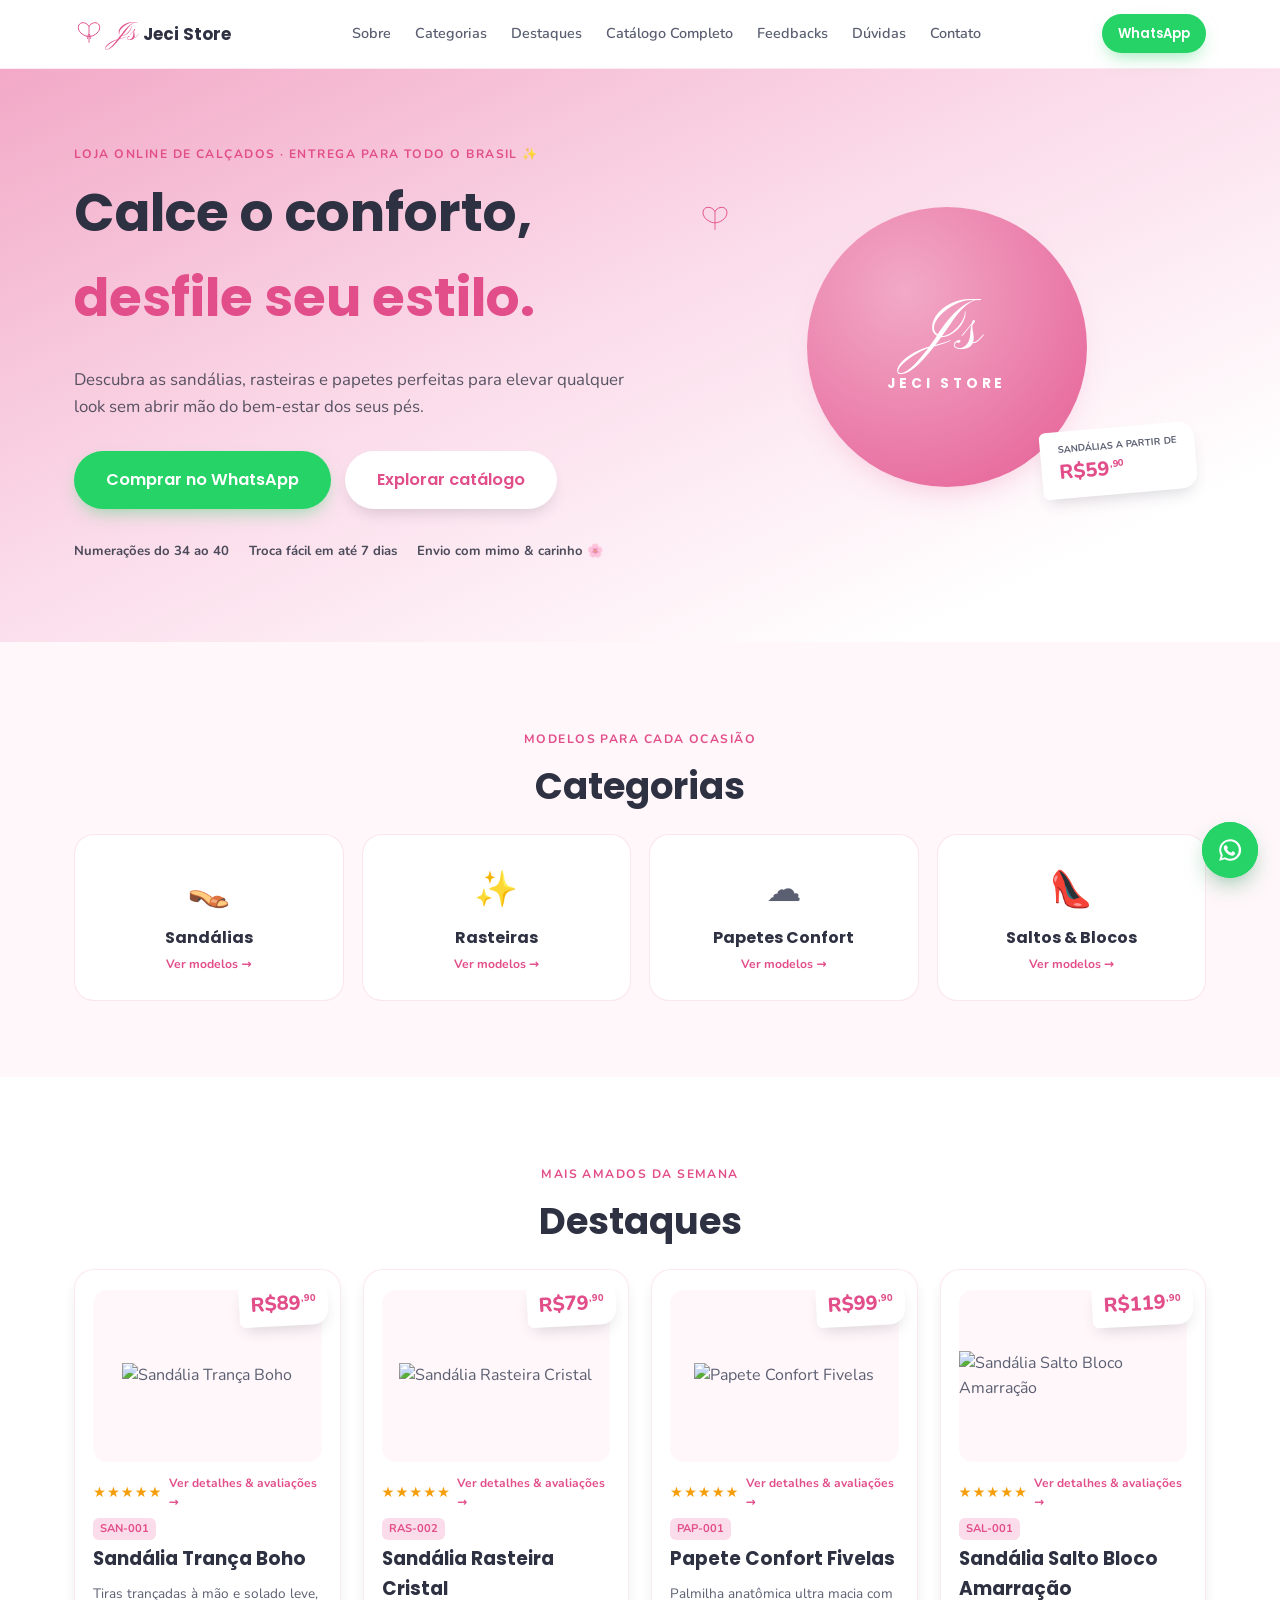
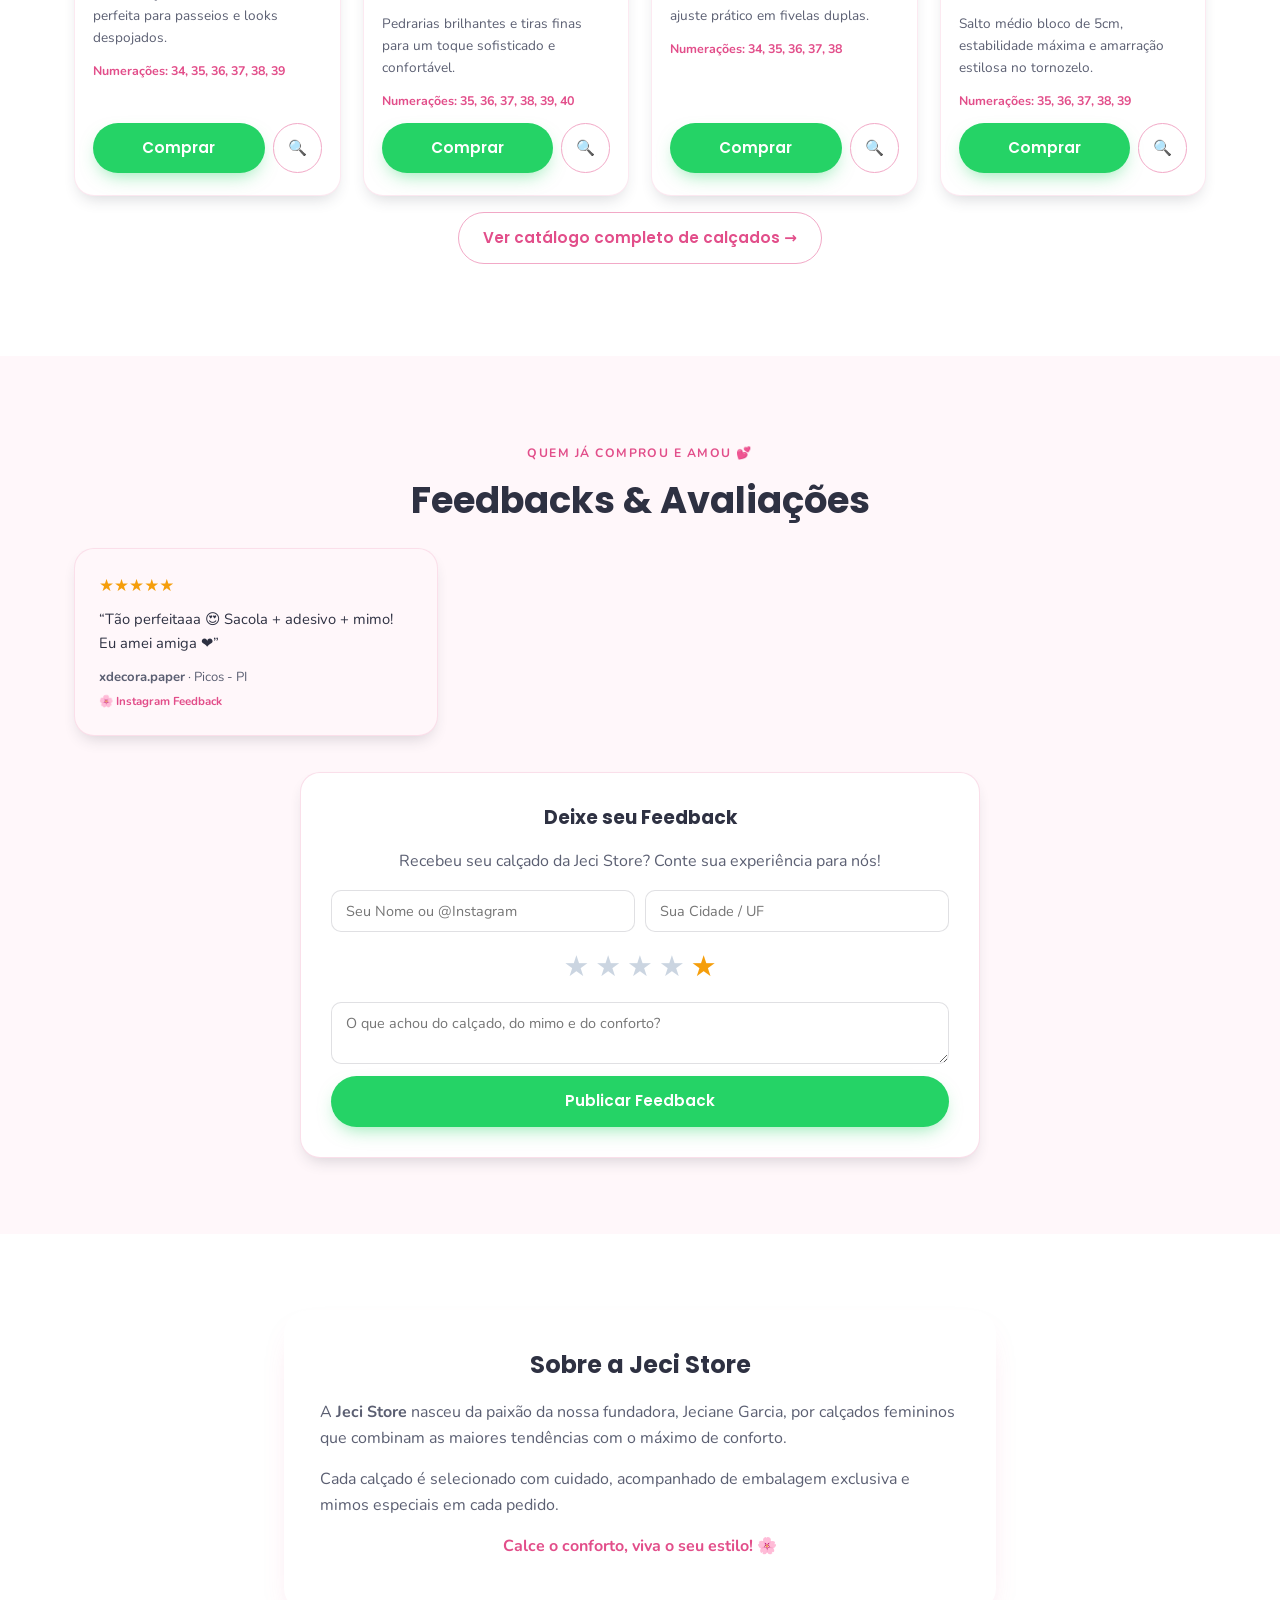
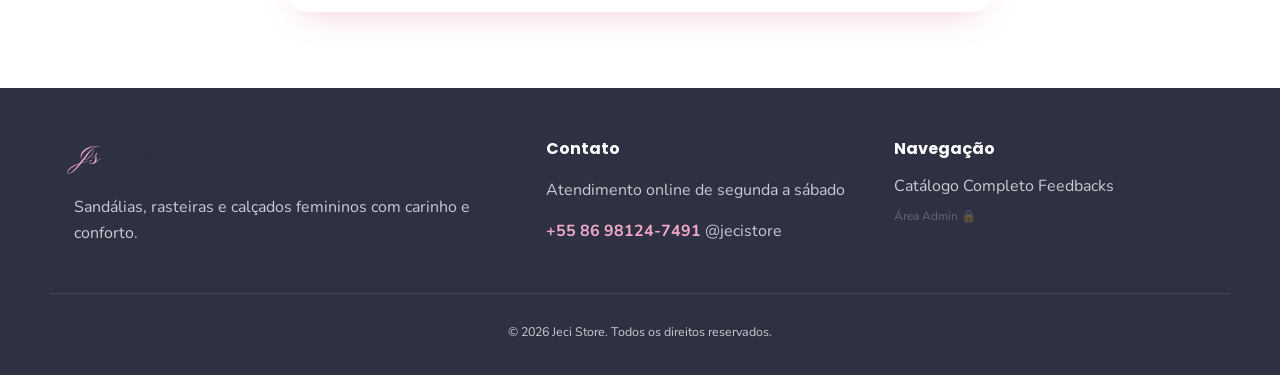
==== commit 729b721b: "Add files via upload" ====
--- a/index.html
+++ b/index.html
@@ -6,9 +6,6 @@
 
 <title>Jeci Store | Sandálias e Calçados Femininos com Estilo e Conforto</title>
 <meta name="description" content="Sandálias, rasteiras, papetes e saltos femininos com conforto e elegância. Loja 100% online, envio para todo o Brasil. Compre no WhatsApp.">
-<meta name="keywords" content="sandálias femininas, calçados femininos, rasteirinhas, papetes, Jeci Store, saltos confortáveis">
-<meta name="robots" content="index, follow">
-<link rel="canonical" href="https://www.jecistore.com.br/">
 
 <link rel="icon" href="data:image/svg+xml,<svg xmlns=%22http://www.w3.org/2000/svg%22 viewBox=%220 0 100 100%22><circle cx=%2250%22 cy=%2250%22 r=%2250%22 fill=%22%23F2A9C7%22/><text x=%2250%22 y=%2266%22 font-size=%2248%22 fill=%22%23fff%22 text-anchor=%22middle%22 font-family=%22Georgia%22 font-style=%22italic%22>Js</text></svg>">
 
@@ -17,17 +14,18 @@
 <link href="https://fonts.googleapis.com/css2?family=Poppins:wght@400;600;700;800&family=Nunito:wght@400;500;600;700&family=Pinyon+Script&display=swap" rel="stylesheet">
 
 <link rel="stylesheet" href="styles.css">
+<script src="https://cdn.jsdelivr.net/npm/@supabase/supabase-js@2"></script>
+<script src="supabase-config.js"></script>
 </head>
 <body>
 
-<!-- ============ HEADER ============ -->
 <header class="site-header" id="topo">
   <div class="wrap header-inner">
     <a class="brand" href="#topo" aria-label="Jeci Store - início">
-      <span class="brand-mark" aria-hidden="true">
+      <span class="brand-mark cute-bounce">
         <svg viewBox="0 0 48 40" width="30" height="26">
-          <path d="M24 8c-3-6-11-8-15-4-4 4-2 12 4 16 4 3 8 4 11 4 3 0 7-1 11-4 6-4 8-12 4-16-4-4-12-2-15 4z" fill="none" stroke="currentColor" stroke-width="1.6" stroke-linejoin="round"/>
-          <path d="M24 8v26M24 20c-2 2-3 5-2 8M24 20c2 2 3 5 2 8" fill="none" stroke="currentColor" stroke-width="1.4" stroke-linecap="round"/>
+          <path d="M24 8c-3-6-11-8-15-4-4 4-2 12 4 16 4 3 8 4 11 4 3 0 7-1 11-4 6-4 8-12 4-16-4-4-12-2-15 4z" fill="none" stroke="currentColor" stroke-width="1.6"/>
+          <path d="M24 8v26M24 20c-2 2-3 5-2 8M24 20c2 2 3 5 2 8" fill="none" stroke="currentColor" stroke-width="1.4"/>
         </svg>
       </span>
       <span class="brand-word">
@@ -36,22 +34,21 @@
       </span>
     </a>
 
-    <nav class="main-nav" id="mainNav" aria-label="Navegação principal">
+    <nav class="main-nav" id="mainNav">
       <a href="#sobre">Sobre</a>
       <a href="#categorias">Categorias</a>
       <a href="#produtos">Destaques</a>
       <a href="catalogo.html">Catálogo Completo</a>
-      <a href="#depoimentos">Avaliações</a>
+      <a href="#depoimentos">Feedbacks</a>
       <a href="#faq">Dúvidas</a>
       <a href="#contato">Contato</a>
     </nav>
 
     <div class="header-actions">
       <a class="btn btn-whatsapp btn-sm js-whatsapp" data-msg="Olá! Vim pelo site da Jeci Store e quero tirar uma dúvida." href="#" target="_blank" rel="noopener">
-        <svg viewBox="0 0 24 24" width="16" height="16" fill="currentColor"><path d="M12 2a10 10 0 0 0-8.6 15L2 22l5.2-1.4A10 10 0 1 0 12 2zm0 18.1a8.1 8.1 0 0 1-4.1-1.1l-.3-.2-3 .8.8-2.9-.2-.3A8.1 8.1 0 1 1 12 20.1zm4.5-6.1c-.2-.1-1.5-.7-1.7-.8-.2-.1-.4-.1-.6.1s-.7.8-.9 1c-.2.2-.3.2-.6.1a6.6 6.6 0 0 1-3.3-2.9c-.2-.4.2-.4.6-1.3.1-.2 0-.4 0-.5L8.9 8c-.2-.5-.4-.4-.6-.4h-.5a1 1 0 0 0-.7.3 2.9 2.9 0 0 0-.9 2.1c0 1.3.9 2.5 1 2.7.1.2 1.8 2.8 4.4 3.9.6.3 1.1.4 1.5.5.6.2 1.2.2 1.6.1.5-.1 1.5-.6 1.7-1.2.2-.6.2-1.1.1-1.2-.1-.1-.2-.2-.4-.3z"/></svg>
         <span>WhatsApp</span>
       </a>
-      <button class="nav-toggle" id="navToggle" aria-expanded="false" aria-controls="mainNav" aria-label="Abrir menu">
+      <button class="nav-toggle" id="navToggle" aria-label="Abrir menu">
         <span></span><span></span><span></span>
       </button>
     </div>
@@ -63,12 +60,11 @@
   <section class="hero" aria-labelledby="hero-title">
     <div class="wrap hero-inner">
       <div class="hero-copy">
-        <p class="eyebrow">Loja online de calçados &middot; entrega para todo o Brasil</p>
+        <p class="eyebrow cute-sparkle">Loja online de calçados &middot; entrega para todo o Brasil ✨</p>
         <h1 id="hero-title">Calce o conforto,<br><span class="accent-word">desfile seu estilo.</span></h1>
         <p class="hero-sub">Descubra as sandálias, rasteiras e papetes perfeitas para elevar qualquer look sem abrir mão do bem-estar dos seus pés.</p>
         <div class="hero-cta">
           <a class="btn btn-whatsapp btn-lg js-whatsapp" data-msg="Olá! Gostaria de ver os calçados disponíveis no meu tamanho." href="#" target="_blank" rel="noopener">
-            <svg viewBox="0 0 24 24" width="18" height="18" fill="currentColor"><path d="M12 2a10 10 0 0 0-8.6 15L2 22l5.2-1.4A10 10 0 1 0 12 2zm0 18.1a8.1 8.1 0 0 1-4.1-1.1l-.3-.2-3 .8.8-2.9-.2-.3A8.1 8.1 0 1 1 12 20.1zm4.5-6.1c-.2-.1-1.5-.7-1.7-.8-.2-.1-.4-.1-.6.1s-.7.8-.9 1c-.2.2-.3.2-.6.1a6.6 6.6 0 0 1-3.3-2.9c-.2-.4.2-.4.6-1.3.1-.2 0-.4 0-.5L8.9 8c-.2-.5-.4-.4-.6-.4h-.5a1 1 0 0 0-.7.3 2.9 2.9 0 0 0-.9 2.1c0 1.3.9 2.5 1 2.7.1.2 1.8 2.8 4.4 3.9.6.3 1.1.4 1.5.5.6.2 1.2.2 1.6.1.5-.1 1.5-.6 1.7-1.2.2-.6.2-1.1.1-1.2-.1-.1-.2-.2-.4-.3z"/></svg>
             Comprar no WhatsApp
           </a>
           <a class="btn btn-ghost btn-lg" href="catalogo.html">Explorar catálogo</a>
@@ -76,7 +72,7 @@
         <ul class="hero-trust">
           <li>Numerações do 34 ao 40</li>
           <li>Troca fácil em até 7 dias</li>
-          <li>Envio com rastreio</li>
+          <li>Envio com mimo & carinho 🌸</li>
         </ul>
       </div>
 
@@ -96,7 +92,7 @@
     </div>
   </section>
 
-  <!-- ============ CATEGORIAS DE CALÇADOS ============ -->
+  <!-- ============ CATEGORIAS ============ -->
   <section class="section section-alt" id="categorias">
     <div class="wrap">
       <p class="eyebrow center">Modelos para cada ocasião</p>
@@ -104,22 +100,22 @@
 
       <div class="cat-grid">
         <a class="cat-card" href="catalogo.html?cat=Sandálias">
-          <span class="cat-icon">👡</span>
+          <span class="cat-icon cute-bounce">👡</span>
           <span class="cat-name">Sandálias</span>
           <span class="cat-cta">Ver modelos →</span>
         </a>
         <a class="cat-card" href="catalogo.html?cat=Rasteiras">
-          <span class="cat-icon">✨</span>
+          <span class="cat-icon cute-bounce">✨</span>
           <span class="cat-name">Rasteiras</span>
           <span class="cat-cta">Ver modelos →</span>
         </a>
         <a class="cat-card" href="catalogo.html?cat=Papetes">
-          <span class="cat-icon">☁️</span>
+          <span class="cat-icon cute-bounce">☁️</span>
           <span class="cat-name">Papetes Confort</span>
           <span class="cat-cta">Ver modelos →</span>
         </a>
         <a class="cat-card" href="catalogo.html?cat=Saltos">
-          <span class="cat-icon">👠</span>
+          <span class="cat-icon cute-bounce">👠</span>
           <span class="cat-name">Saltos & Blocos</span>
           <span class="cat-cta">Ver modelos →</span>
         </a>
@@ -127,14 +123,14 @@
     </div>
   </section>
 
-  <!-- ============ PRODUTOS EM DESTAQUE ============ -->
+  <!-- ============ DESTAQUES ============ -->
   <section class="section" id="produtos">
     <div class="wrap">
       <p class="eyebrow center">Mais amados da semana</p>
       <h2 class="section-title center">Destaques</h2>
 
       <div class="product-grid" id="productGrid">
-        <!-- Injetado dinamicamente via script.js -->
+        <!-- Renderizado dinamicamente via script.js -->
       </div>
 
       <p class="center product-more">
@@ -143,35 +139,23 @@
     </div>
   </section>
 
-  <!-- ============ SOBRE A MARCA ============ -->
-  <section class="section section-alt" id="sobre">
-    <div class="wrap wrap-narrow">
-      <div class="about-card">
-        <h2 class="center">Sobre a Jeci Store</h2>
-        <p>A <strong>Jeci Store</strong> nasceu da paixão da nossa fundadora, Jeciane Garcia, por oferecer calçados femininos que unam as maiores tendências da moda com o máximo de conforto para a rotina da mulher moderna.</p>
-        <p>Cada par é escolhido a dedo, priorizando solados macios, tiras confortáveis e acabamento impecável. Seja para o trabalho, um evento especial ou para o dia a dia, calce a sua melhor versão com a Jeci Store!</p>
-        <p class="about-signature">Obrigada por escolher a Jeci Store. Calce o conforto, viva o estilo!</p>
-      </div>
-    </div>
-  </section>
-
-  <!-- ============ DEPOIMENTOS & AVALIAÇÕES ============ -->
-  <section class="section" id="depoimentos">
+  <!-- ============ FEEDBACKS REAIS ============ -->
+  <section class="section section-alt" id="depoimentos">
     <div class="wrap">
-      <p class="eyebrow center">O que nossas clientes dizem</p>
+      <p class="eyebrow center">Quem já comprou e amou 💕</p>
       <h2 class="section-title center">Feedbacks & Avaliações</h2>
 
-      <!-- Grade de Depoimentos Dinâmicos -->
-      <div class="testi-grid" id="testiGrid"></div>
-
-      <!-- Formulário para o cliente avaliar a loja -->
+      <div class="testi-grid" id="testiGrid">
+        <!-- Injetado dinamicamente com os feedbacks reais -->
+      </div>
+
       <div class="review-box-card">
-        <h3>Deixe sua Avaliação</h3>
-        <p>Comprou na Jeci Store? Conte como foi sua experiência com nossos calçados e atendimento!</p>
+        <h3>Deixe seu Feedback</h3>
+        <p>Recebeu seu calçado da Jeci Store? Conte sua experiência para nós!</p>
         <form id="storeReviewForm" class="review-form">
           <div class="review-inputs">
-            <input type="text" id="revName" placeholder="Seu Nome (ex: Ana Paula)" required>
-            <input type="text" id="revCity" placeholder="Sua Cidade/UF (ex: Picos - PI)" required>
+            <input type="text" id="revName" placeholder="Seu Nome ou @Instagram" required>
+            <input type="text" id="revCity" placeholder="Sua Cidade / UF" required>
           </div>
           <div class="star-rating-selector" id="starSelector">
             <span data-star="1">★</span>
@@ -180,73 +164,26 @@
             <span data-star="4">★</span>
             <span data-star="5" class="active">★</span>
           </div>
-          <textarea id="revComment" rows="2" placeholder="O que achou do calçado, do conforto e da entrega?" required></textarea>
-          <button type="submit" class="btn btn-whatsapp">Publicar Avaliação</button>
+          <textarea id="revComment" rows="2" placeholder="O que achou do calçado, do mimo e do conforto?" required></textarea>
+          <button type="submit" class="btn btn-whatsapp">Publicar Feedback</button>
         </form>
       </div>
     </div>
   </section>
 
-  <!-- ============ FAQ ============ -->
-  <section class="section section-alt" id="faq">
+  <!-- ============ SOBRE ============ -->
+  <section class="section" id="sobre">
     <div class="wrap wrap-narrow">
-      <p class="eyebrow center">Tire suas dúvidas</p>
-      <h2 class="section-title center">Perguntas Frequentes</h2>
-
-      <div class="faq-list">
-        <div class="faq-item">
-          <button class="faq-question">
-            Como sei a minha numeração correta de sandália?
-            <span class="faq-icon">+</span>
-          </button>
-          <div class="faq-answer">
-            <p>Nossos calçados possuem forma padrão brasileira (do 34 ao 40). Se você tiver o pé mais alto ou largo, nossa equipe no WhatsApp te auxilia a medir a palmilha antes do envio.</p>
-          </div>
-        </div>
-        <div class="faq-item">
-          <button class="faq-question">
-            Se o sapato não servir, posso trocar?
-            <span class="faq-icon">+</span>
-          </button>
-          <div class="faq-answer">
-            <p>Sim! Você tem até 7 dias corridos após a entrega para solicitar a troca de tamanho ou modelo sem complicação.</p>
-          </div>
-        </div>
-        <div class="faq-item">
-          <button class="faq-question">
-            Como funciona o pagamento e envio?
-            <span class="faq-icon">+</span>
-          </button>
-          <div class="faq-answer">
-            <p>Aceitamos Pix e Cartão de Crédito em até 6x. Enviamos para todo o Brasil via Correios ou transportadora com código de rastreio direto no seu WhatsApp.</p>
-          </div>
-        </div>
+      <div class="about-card">
+        <h2 class="center">Sobre a Jeci Store</h2>
+        <p>A <strong>Jeci Store</strong> nasceu da paixão da nossa fundadora, Jeciane Garcia, por calçados femininos que combinam as maiores tendências com o máximo de conforto.</p>
+        <p>Cada calçado é selecionado com cuidado, acompanhado de embalagem exclusiva e mimos especiais em cada pedido.</p>
+        <p class="about-signature center">Calce o conforto, viva o seu estilo! 🌸</p>
       </div>
     </div>
   </section>
 </main>
 
-<!-- ============ MODAL DE AVALIAR PRODUTO ESPECÍFICO ============ -->
-<div class="modal-overlay" id="productReviewModal">
-  <div class="modal-card">
-    <button class="modal-close" id="closeProdModal">&times;</button>
-    <h3 id="modalProdTitle">Avaliar Calçado</h3>
-    <p>Dê sua nota para este modelo:</p>
-    <form id="productEvalForm">
-      <input type="hidden" id="evalProdIndex">
-      <div class="star-rating-selector" id="prodStarSelector">
-        <span data-star="1">★</span>
-        <span data-star="2">★</span>
-        <span data-star="3">★</span>
-        <span data-star="4">★</span>
-        <span data-star="5" class="active">★</span>
-      </div>
-      <button type="submit" class="btn btn-whatsapp btn-block" style="margin-top:14px;">Confirmar Nota</button>
-    </form>
-  </div>
-</div>
-
-<!-- ============ FOOTER ============ -->
 <footer class="site-footer" id="contato">
   <div class="wrap footer-inner">
     <div class="footer-brand">
@@ -254,22 +191,20 @@
         <em class="brand-script">Js</em>
         <span class="brand-name">Jeci Store</span>
       </span>
-      <p>Sandálias, rasteiras e calçados femininos com conforto e elegância. Fundada por Jeciane Garcia.</p>
+      <p>Sandálias, rasteiras e calçados femininos com carinho e conforto.</p>
     </div>
 
     <div class="footer-col">
       <h4>Contato</h4>
-      <p>Loja 100% online<br>Atendimento de segunda a sábado</p>
+      <p>Atendimento online de segunda a sábado</p>
       <a class="footer-whatsapp js-whatsapp" href="#" target="_blank">+55 86 98124-7491</a>
       <a href="https://www.instagram.com/jecistore" target="_blank">@jecistore</a>
     </div>
 
     <div class="footer-col">
       <h4>Navegação</h4>
-      <a href="#sobre">Sobre</a>
-      <a href="#categorias">Categorias</a>
       <a href="catalogo.html">Catálogo Completo</a>
-      <a href="#depoimentos">Avaliações</a>
+      <a href="#depoimentos">Feedbacks</a>
       <a href="admin.html" class="admin-discreet-link">Área Admin 🔒</a>
     </div>
   </div>
--- a/styles.css
+++ b/styles.css
@@ -1,5 +1,5 @@
 /* =========================================================
-   JECI STORE — design tokens & styles
+   JECI STORE — design tokens & cute animations
    ========================================================= */
 :root {
   --pink-light:   #FBDCEA;
@@ -16,9 +16,9 @@
   --font-body: "Nunito", system-ui, -apple-system, sans-serif;
   --font-script: "Pinyon Script", cursive;
 
-  --radius: 18px;
+  --radius: 20px;
   --shadow-soft: 0 16px 34px -18px rgba(226, 78, 138, 0.35);
-  --shadow-tag: 0 8px 16px -6px rgba(46, 49, 66, 0.25);
+  --shadow-tag: 0 8px 16px -6px rgba(46, 49, 66, 0.2);
 
   --maxw: 1180px;
 }
@@ -54,21 +54,51 @@
 .center { text-align: center; }
 
 /* =========================================================
+   ANIMAÇÕES FOFAS
+   ========================================================= */
+.cute-bounce {
+  display: inline-block;
+  animation: cuteBounce 3s ease-in-out infinite;
+}
+@keyframes cuteBounce {
+  0%, 100% { transform: translateY(0); }
+  50% { transform: translateY(-5px); }
+}
+
+.cute-sparkle {
+  animation: sparkleRotate 4s ease-in-out infinite;
+}
+@keyframes sparkleRotate {
+  0%, 100% { transform: scale(1) rotate(0deg); opacity: 0.9; }
+  50% { transform: scale(1.15) rotate(8deg); opacity: 1; }
+}
+
+.hero-butterfly {
+  position: absolute;
+  animation: butterflyFlutter 6s ease-in-out infinite;
+}
+.hero-butterfly-1 { top: 6%; left: 2%; }
+@keyframes butterflyFlutter {
+  0%, 100% { transform: translateY(0) rotate(0deg); }
+  50% { transform: translateY(-12px) rotate(-6deg); }
+}
+
+/* =========================================================
    BUTTONS
    ========================================================= */
 .btn {
   display: inline-flex; align-items: center; justify-content: center; gap: 8px;
   font-family: var(--font-display); font-weight: 600; font-size: 0.95rem;
-  padding: 13px 24px; border-radius: 999px; transition: transform 0.15s ease;
-}
-.btn:hover { transform: translateY(-2px); }
+  padding: 13px 24px; border-radius: 999px; transition: all 0.25s cubic-bezier(0.34, 1.56, 0.64, 1);
+}
+.btn:hover { transform: translateY(-3px) scale(1.02); }
 .btn-lg { padding: 16px 32px; font-size: 1.02rem; }
 .btn-sm { padding: 9px 16px; font-size: 0.82rem; }
 .btn-block { width: 100%; }
 
-.btn-whatsapp { background: var(--whatsapp); color: #fff; }
+.btn-whatsapp { background: var(--whatsapp); color: #fff; box-shadow: 0 8px 18px -6px rgba(37,211,102,0.5); }
 .btn-whatsapp:hover { background: var(--whatsapp-dark); }
-.btn-ghost { background: var(--paper); color: var(--pink-deep); }
+.btn-ghost { background: var(--paper); color: var(--pink-deep); box-shadow: var(--shadow-tag); }
 .btn-outline { background: transparent; color: var(--pink-deep); border: 1.5px solid var(--pink-mid); }
 .btn-outline:hover { background: var(--pink-deep); color: #fff; }
 
@@ -100,15 +130,16 @@
 .accent-word { color: var(--pink-deep); }
 .hero-sub { color: var(--ink); opacity: 0.8; font-size: 1.05rem; margin: 1.2em 0 1.8em; }
 .hero-cta { display: flex; flex-wrap: wrap; gap: 14px; margin-bottom: 2em; }
-.hero-trust { display: flex; flex-wrap: wrap; gap: 10px 20px; font-size: 0.82rem; font-weight: 700; color: var(--ink); opacity: 0.8; }
-.hero-trust li::before { content: "✿ "; color: var(--pink-deep); }
+.hero-trust { display: flex; flex-wrap: wrap; gap: 10px 20px; font-size: 0.82rem; font-weight: 700; color: var(--ink); opacity: 0.85; }
 
 .hero-art { position: relative; display: flex; align-items: center; justify-content: center; min-height: 320px; }
 .hero-badge {
   width: min(280px, 75vw); aspect-ratio: 1; border-radius: 50%;
   background: radial-gradient(circle at 35% 30%, var(--pink-mid), var(--pink-deep) 120%);
   box-shadow: var(--shadow-soft); display: flex; flex-direction: column; align-items: center; justify-content: center; color: #fff;
-}
+  transition: transform 0.4s ease;
+}
+.hero-badge:hover { transform: scale(1.03) rotate(2deg); }
 .hero-badge-script { font-family: var(--font-script); font-size: 4.4rem; line-height: 0.9; }
 .hero-badge-name { font-family: var(--font-display); font-weight: 700; font-size: 0.85rem; letter-spacing: 0.28em; margin-top: 10px; }
 .hero-tag { position: absolute; bottom: 4%; right: 2%; transform: rotate(-5deg); }
@@ -122,40 +153,41 @@
 .tag-price sup { font-size: 0.6rem; top: -0.6em; }
 
 /* =========================================================
-   CATEGORIAS
+   CATEGORIAS & CARDS
    ========================================================= */
 .cat-grid { display: grid; grid-template-columns: repeat(4, 1fr); gap: 18px; }
 .cat-card {
   background: var(--paper); border: 1.5px solid rgba(226,78,138,0.14);
   border-radius: var(--radius); padding: 26px 16px; text-align: center;
-  transition: transform 0.18s ease, box-shadow 0.18s ease;
-}
-.cat-card:hover { transform: translateY(-4px); box-shadow: var(--shadow-soft); }
-.cat-icon { font-size: 2rem; display: block; margin-bottom: 8px; }
+  transition: all 0.25s cubic-bezier(0.34, 1.56, 0.64, 1);
+}
+.cat-card:hover { transform: translateY(-6px); box-shadow: var(--shadow-soft); border-color: var(--pink-mid); }
+.cat-icon { font-size: 2.2rem; display: block; margin-bottom: 8px; }
 .cat-name { display: block; font-family: var(--font-display); font-weight: 700; font-size: 1rem; color: var(--ink); }
 .cat-cta { display: block; font-size: 0.76rem; font-weight: 700; color: var(--pink-deep); margin-top: 4px; }
 
-/* =========================================================
-   CARDS DE CALÇADOS & AVALIAÇÕES DO PRODUTO
-   ========================================================= */
 .product-grid { display: grid; grid-template-columns: repeat(4, 1fr); gap: 22px; }
 .product-card {
   position: relative; background: var(--paper); border-radius: var(--radius);
-  padding: 20px 18px 22px; box-shadow: 0 10px 26px -18px rgba(46,49,66,0.3);
-  border: 1px solid rgba(226,78,138,0.1); display: flex; flex-direction: column;
-}
+  padding: 20px 18px 22px; box-shadow: var(--shadow-tag);
+  border: 1px solid rgba(226,78,138,0.12); display: flex; flex-direction: column;
+  transition: all 0.3s ease;
+}
+.product-card:hover { transform: translateY(-5px); box-shadow: var(--shadow-soft); }
+
 .product-art-wrapper {
   background: var(--cream); border-radius: 14px; overflow: hidden;
   aspect-ratio: 4 / 3; display: flex; align-items: center; justify-content: center; margin-bottom: 12px;
 }
-.product-img { width: 100%; height: 100%; object-fit: cover; }
+.product-img { width: 100%; height: 100%; object-fit: cover; transition: transform 0.4s ease; }
+.product-card:hover .product-img { transform: scale(1.06); }
 .product-tag { position: absolute; top: 12px; right: 12px; padding: 6px 12px; transform: rotate(-3deg); z-index: 2; }
 
 .product-rating-bar {
-  display: flex; align-items: center; gap: 6px; margin-bottom: 6px; cursor: pointer;
+  display: flex; align-items: center; gap: 6px; margin-bottom: 6px;
 }
 .stars-val { color: #f59e0b; font-size: 0.9rem; letter-spacing: 1px; }
-.rating-count { font-size: 0.75rem; color: var(--body-gray); font-weight: 600; text-decoration: underline; }
+.rating-count { font-size: 0.75rem; color: var(--pink-deep); font-weight: 700; }
 
 .product-code-badge {
   display: inline-block; align-self: flex-start; background: var(--pink-light);
@@ -163,7 +195,7 @@
   border-radius: 6px; margin-bottom: 4px;
 }
 .product-sizes-badge { font-size: 0.78rem; font-weight: 700; color: var(--pink-deep); margin: 0 0 12px; }
-.product-desc { font-size: 0.85rem; color: var(--body-gray); margin: 0 0 10px; flex-grow: 1; }
+.product-desc { font-size: 0.85rem; color: var(--body-gray); margin: 0 0 12px; }
 
 /* =========================================================
    DEPOIMENTOS & AVALIAÇÃO DA LOJA
@@ -171,13 +203,13 @@
 .testi-grid { display: grid; grid-template-columns: repeat(3, 1fr); gap: 20px; margin-bottom: 36px; }
 .testi-card {
   background: var(--cream); border-radius: var(--radius); padding: 24px; margin: 0;
-  border: 1px solid rgba(226,78,138,0.12);
-}
-.testi-card .stars { color: #f59e0b; font-size: 1rem; margin-bottom: 8px; }
-.testi-card p { font-size: 0.92rem; margin: 0 0 12px; color: var(--ink); }
-.testi-card footer { font-size: 0.8rem; color: var(--body-gray); }
+  border: 1px solid rgba(226,78,138,0.14); box-shadow: var(--shadow-tag);
+}
+.testi-card .stars { color: #f59e0b; font-size: 1.05rem; margin-bottom: 8px; }
+.testi-card p { font-size: 0.92rem; margin: 0 0 12px; color: var(--ink); line-height: 1.6; }
+.testi-card footer { font-size: 0.82rem; color: var(--body-gray); }
 .review-verified {
-  display: block; font-size: 0.7rem; font-weight: 700; color: var(--pink-deep); margin-top: 4px;
+  display: block; font-size: 0.72rem; font-weight: 700; color: var(--pink-deep); margin-top: 4px;
 }
 
 .review-box-card {
@@ -188,41 +220,17 @@
 .review-inputs { display: grid; grid-template-columns: 1fr 1fr; gap: 10px; }
 .review-form input, .review-form textarea {
   width: 100%; font-family: inherit; font-size: 0.9rem; padding: 10px 14px;
-  border: 1.5px solid rgba(46,49,66,0.15); border-radius: 8px; outline: none;
-}
+  border: 1.5px solid rgba(46,49,66,0.15); border-radius: 10px; outline: none;
+}
+.review-form input:focus, .review-form textarea:focus { border-color: var(--pink-deep); }
 .star-rating-selector { display: flex; justify-content: center; gap: 6px; font-size: 1.8rem; color: #cbd5e1; cursor: pointer; user-select: none; }
 .star-rating-selector span.active { color: #f59e0b; }
 
 /* =========================================================
-   MODAL DE AVALIAÇÃO
-   ========================================================= */
-.modal-overlay {
-  position: fixed; inset: 0; background: rgba(0,0,0,0.5); z-index: 1000;
-  display: none; align-items: center; justify-content: center; padding: 20px;
-}
-.modal-overlay.open { display: flex; }
-.modal-card {
-  background: #fff; padding: 28px; border-radius: var(--radius); max-width: 360px;
-  width: 100%; text-align: center; position: relative; box-shadow: var(--shadow-soft);
-}
-.modal-close { position: absolute; top: 12px; right: 14px; font-size: 1.4rem; color: var(--body-gray); }
-
-/* =========================================================
-   SOBRE, FAQ, FOOTER & WHATSAPP FLOAT
+   FOOTER & WHATSAPP
    ========================================================= */
 .about-card { background: var(--paper); border-radius: 24px; padding: 36px; box-shadow: var(--shadow-soft); }
 .about-signature { color: var(--pink-deep); font-weight: 700; margin-top: 14px; }
-
-.faq-list { border-top: 1px solid rgba(226,78,138,0.18); }
-.faq-item { border-bottom: 1px solid rgba(226,78,138,0.18); }
-.faq-question {
-  width: 100%; display: flex; justify-content: space-between; align-items: center;
-  padding: 18px 4px; font-family: var(--font-display); font-weight: 600; color: var(--ink); text-align: left;
-}
-.faq-icon { color: var(--pink-deep); font-size: 1.2rem; }
-.faq-answer { display: none; padding-bottom: 16px; font-size: 0.94rem; color: var(--body-gray); }
-.faq-item.open .faq-answer { display: block; }
-.faq-item.open .faq-icon { transform: rotate(45deg); }
 
 .site-footer { background: var(--ink); color: rgba(255,255,255,0.75); padding: 48px 0 20px; }
 .footer-inner { display: grid; grid-template-columns: 1.4fr 1fr 1fr; gap: 36px; margin-bottom: 30px; }
@@ -237,7 +245,9 @@
   border-radius: 50%; background: var(--whatsapp); color: #fff;
   display: flex; align-items: center; justify-content: center;
   box-shadow: 0 10px 24px -8px rgba(18, 140, 74, 0.6); z-index: 60;
-}
+  transition: transform 0.2s cubic-bezier(0.34, 1.56, 0.64, 1);
+}
+.whatsapp-float:hover { transform: scale(1.12); }
 .whatsapp-float-pulse {
   position: absolute; inset: 0; border-radius: 50%; background: var(--whatsapp);
   animation: pulse 2.2s infinite; z-index: -1;
@@ -253,6 +263,7 @@
   .cat-grid, .product-grid { grid-template-columns: repeat(2, 1fr); }
   .testi-grid { grid-template-columns: 1fr; }
   .footer-inner { grid-template-columns: 1fr; }
+  .product-details-wrap { grid-template-columns: 1fr; }
 }
 
 @media (max-width: 600px) {
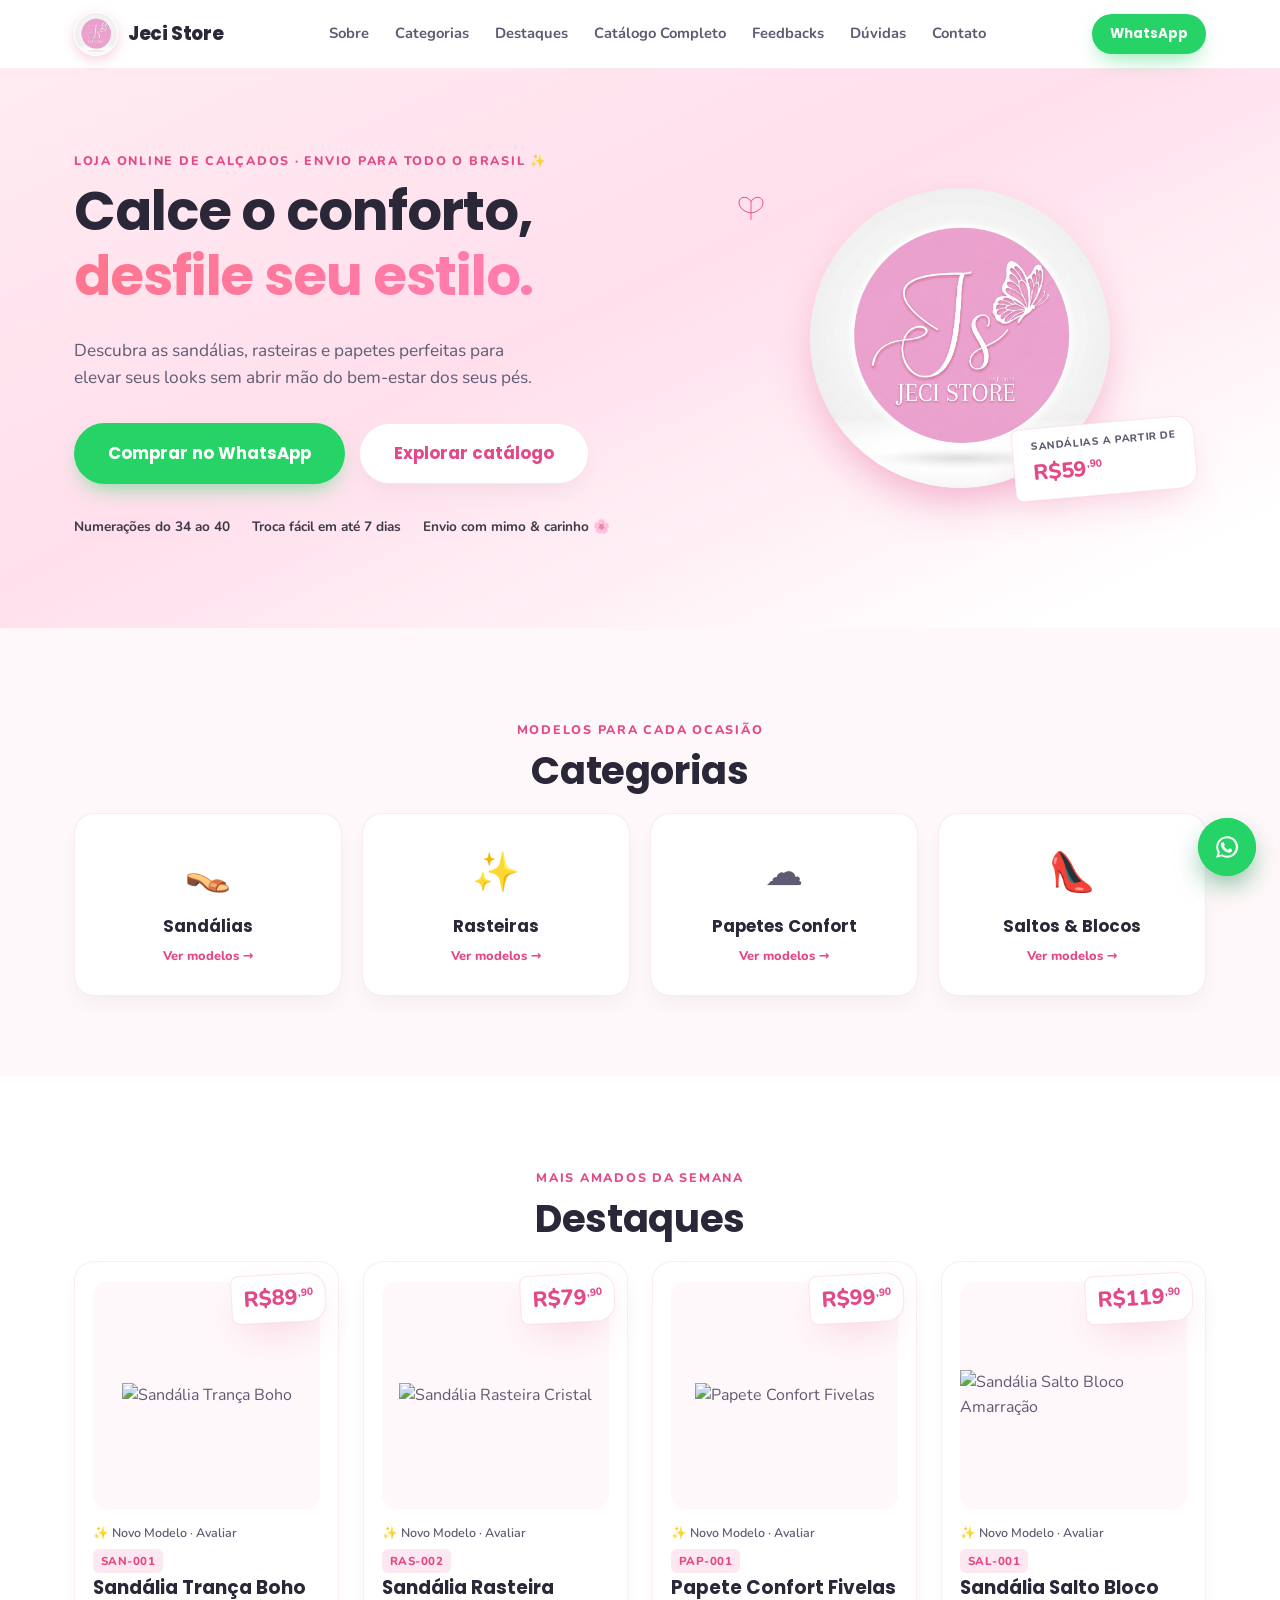
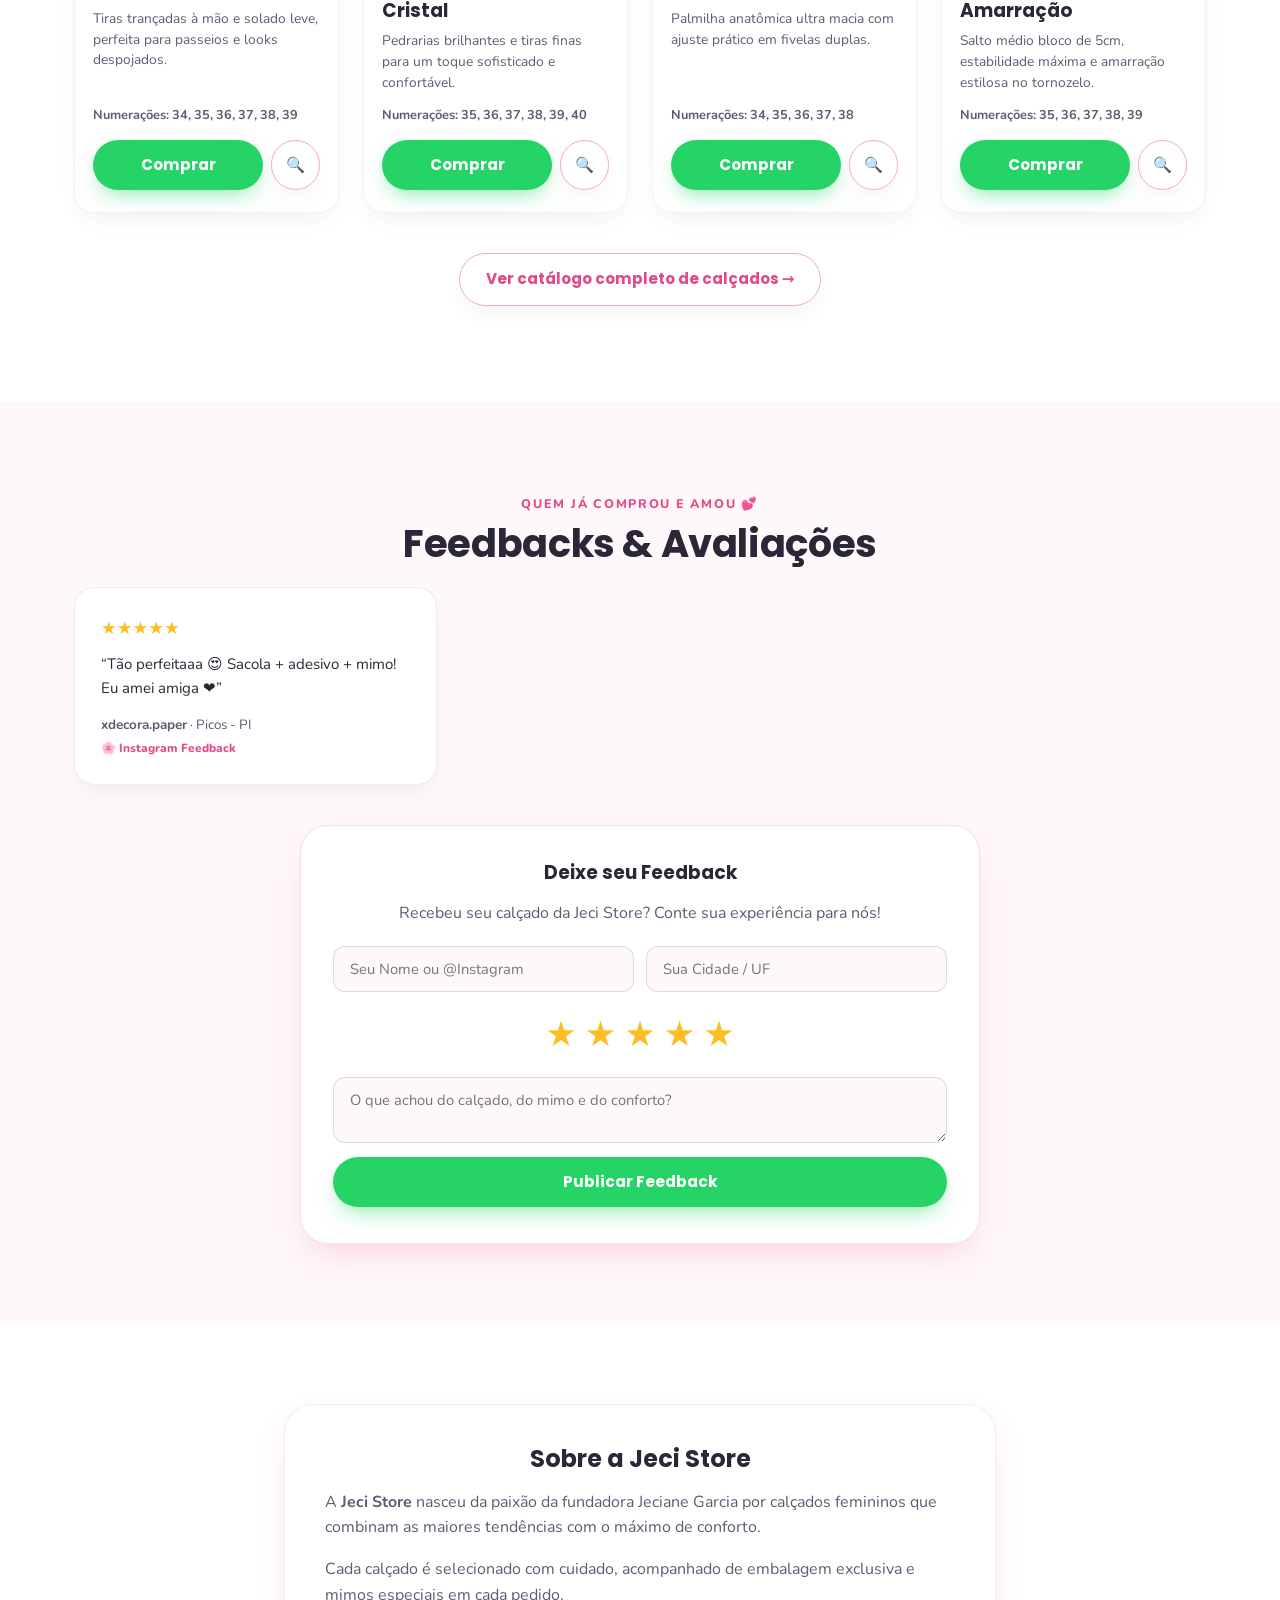
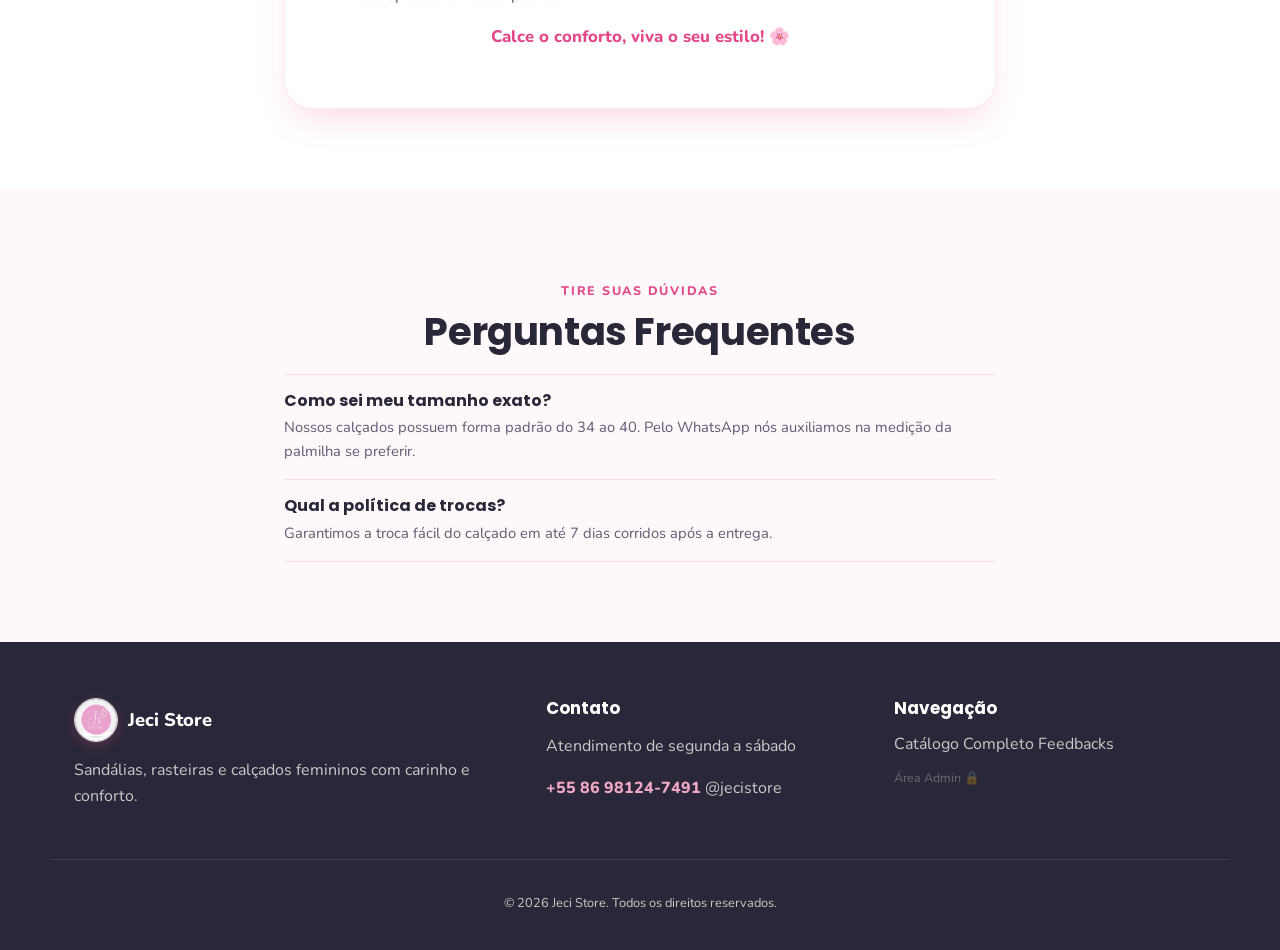
==== commit cb767d90: "Add files via upload" ====
--- a/index.html
+++ b/index.html
@@ -4,10 +4,10 @@
 <meta charset="UTF-8">
 <meta name="viewport" content="width=device-width, initial-scale=1.0">
 
-<title>Jeci Store | Sandálias e Calçados Femininos com Estilo e Conforto</title>
-<meta name="description" content="Sandálias, rasteiras, papetes e saltos femininos com conforto e elegância. Loja 100% online, envio para todo o Brasil. Compre no WhatsApp.">
-
-<link rel="icon" href="data:image/svg+xml,<svg xmlns=%22http://www.w3.org/2000/svg%22 viewBox=%220 0 100 100%22><circle cx=%2250%22 cy=%2250%22 r=%2250%22 fill=%22%23F2A9C7%22/><text x=%2250%22 y=%2266%22 font-size=%2248%22 fill=%22%23fff%22 text-anchor=%22middle%22 font-family=%22Georgia%22 font-style=%22italic%22>Js</text></svg>">
+<title>Jeci Store | Sandálias e Calçados Femininos com Conforto</title>
+<meta name="description" content="Sandálias, rasteiras, papetes e saltos femininos elegantes e confortáveis. Loja 100% online com envio para todo o Brasil.">
+
+<link rel="icon" type="image/png" href="logo.png">
 
 <link rel="preconnect" href="https://fonts.googleapis.com">
 <link rel="preconnect" href="https://fonts.gstatic.com" crossorigin>
@@ -22,16 +22,8 @@
 <header class="site-header" id="topo">
   <div class="wrap header-inner">
     <a class="brand" href="#topo" aria-label="Jeci Store - início">
-      <span class="brand-mark cute-bounce">
-        <svg viewBox="0 0 48 40" width="30" height="26">
-          <path d="M24 8c-3-6-11-8-15-4-4 4-2 12 4 16 4 3 8 4 11 4 3 0 7-1 11-4 6-4 8-12 4-16-4-4-12-2-15 4z" fill="none" stroke="currentColor" stroke-width="1.6"/>
-          <path d="M24 8v26M24 20c-2 2-3 5-2 8M24 20c2 2 3 5 2 8" fill="none" stroke="currentColor" stroke-width="1.4"/>
-        </svg>
-      </span>
-      <span class="brand-word">
-        <em class="brand-script">Js</em>
-        <span class="brand-name">Jeci Store</span>
-      </span>
+      <img src="logo.png" alt="Jeci Store Logo" class="brand-logo-img cute-bounce">
+      <span class="brand-name">Jeci Store</span>
     </a>
 
     <nav class="main-nav" id="mainNav">
@@ -56,13 +48,12 @@
 </header>
 
 <main>
-  <!-- ============ HERO ============ -->
   <section class="hero" aria-labelledby="hero-title">
     <div class="wrap hero-inner">
       <div class="hero-copy">
-        <p class="eyebrow cute-sparkle">Loja online de calçados &middot; entrega para todo o Brasil ✨</p>
+        <p class="eyebrow cute-sparkle">Loja online de calçados &middot; envio para todo o Brasil ✨</p>
         <h1 id="hero-title">Calce o conforto,<br><span class="accent-word">desfile seu estilo.</span></h1>
-        <p class="hero-sub">Descubra as sandálias, rasteiras e papetes perfeitas para elevar qualquer look sem abrir mão do bem-estar dos seus pés.</p>
+        <p class="hero-sub">Descubra as sandálias, rasteiras e papetes perfeitas para elevar seus looks sem abrir mão do bem-estar dos seus pés.</p>
         <div class="hero-cta">
           <a class="btn btn-whatsapp btn-lg js-whatsapp" data-msg="Olá! Gostaria de ver os calçados disponíveis no meu tamanho." href="#" target="_blank" rel="noopener">
             Comprar no WhatsApp
@@ -80,10 +71,7 @@
         <span class="hero-butterfly hero-butterfly-1">
           <svg viewBox="0 0 48 40" width="34" height="28"><path d="M24 8c-3-6-11-8-15-4-4 4-2 12 4 16 4 3 8 4 11 4 3 0 7-1 11-4 6-4 8-12 4-16-4-4-12-2-15 4z" fill="none" stroke="var(--pink-deep)" stroke-width="1.4"/><path d="M24 8v26" stroke="var(--pink-deep)" stroke-width="1.2"/></svg>
         </span>
-        <div class="hero-badge">
-          <span class="hero-badge-script">Js</span>
-          <span class="hero-badge-name">JECI STORE</span>
-        </div>
+        <img src="logo.png" alt="Logo Jeci Store" class="hero-badge-img">
         <div class="swing-tag hero-tag">
           <span class="tag-label">sandálias a partir de</span>
           <span class="tag-price">R$59<sup>,90</sup></span>
@@ -92,7 +80,6 @@
     </div>
   </section>
 
-  <!-- ============ CATEGORIAS ============ -->
   <section class="section section-alt" id="categorias">
     <div class="wrap">
       <p class="eyebrow center">Modelos para cada ocasião</p>
@@ -123,31 +110,25 @@
     </div>
   </section>
 
-  <!-- ============ DESTAQUES ============ -->
   <section class="section" id="produtos">
     <div class="wrap">
       <p class="eyebrow center">Mais amados da semana</p>
       <h2 class="section-title center">Destaques</h2>
 
-      <div class="product-grid" id="productGrid">
-        <!-- Renderizado dinamicamente via script.js -->
-      </div>
-
-      <p class="center product-more">
+      <div class="product-grid" id="productGrid"></div>
+
+      <p class="center" style="margin-top: 40px;">
         <a class="btn btn-outline" href="catalogo.html">Ver catálogo completo de calçados →</a>
       </p>
     </div>
   </section>
 
-  <!-- ============ FEEDBACKS REAIS ============ -->
   <section class="section section-alt" id="depoimentos">
     <div class="wrap">
       <p class="eyebrow center">Quem já comprou e amou 💕</p>
       <h2 class="section-title center">Feedbacks & Avaliações</h2>
 
-      <div class="testi-grid" id="testiGrid">
-        <!-- Injetado dinamicamente com os feedbacks reais -->
-      </div>
+      <div class="testi-grid" id="testiGrid"></div>
 
       <div class="review-box-card">
         <h3>Deixe seu Feedback</h3>
@@ -171,14 +152,31 @@
     </div>
   </section>
 
-  <!-- ============ SOBRE ============ -->
   <section class="section" id="sobre">
     <div class="wrap wrap-narrow">
       <div class="about-card">
         <h2 class="center">Sobre a Jeci Store</h2>
-        <p>A <strong>Jeci Store</strong> nasceu da paixão da nossa fundadora, Jeciane Garcia, por calçados femininos que combinam as maiores tendências com o máximo de conforto.</p>
+        <p>A <strong>Jeci Store</strong> nasceu da paixão da fundadora Jeciane Garcia por calçados femininos que combinam as maiores tendências com o máximo de conforto.</p>
         <p>Cada calçado é selecionado com cuidado, acompanhado de embalagem exclusiva e mimos especiais em cada pedido.</p>
         <p class="about-signature center">Calce o conforto, viva o seu estilo! 🌸</p>
+      </div>
+    </div>
+  </section>
+
+  <section class="section section-alt" id="faq">
+    <div class="wrap wrap-narrow">
+      <p class="eyebrow center">Tire suas dúvidas</p>
+      <h2 class="section-title center">Perguntas Frequentes</h2>
+
+      <div class="faq-list" style="border-top:1px solid rgba(227,73,136,0.18);">
+        <div class="faq-item" style="border-bottom:1px solid rgba(227,73,136,0.18); padding:16px 0;">
+          <h4 style="margin:0 0 6px;">Como sei meu tamanho exato?</h4>
+          <p style="margin:0; font-size:0.92rem;">Nossos calçados possuem forma padrão do 34 ao 40. Pelo WhatsApp nós auxiliamos na medição da palmilha se preferir.</p>
+        </div>
+        <div class="faq-item" style="border-bottom:1px solid rgba(227,73,136,0.18); padding:16px 0;">
+          <h4 style="margin:0 0 6px;">Qual a política de trocas?</h4>
+          <p style="margin:0; font-size:0.92rem;">Garantimos a troca fácil do calçado em até 7 dias corridos após a entrega.</p>
+        </div>
       </div>
     </div>
   </section>
@@ -187,16 +185,16 @@
 <footer class="site-footer" id="contato">
   <div class="wrap footer-inner">
     <div class="footer-brand">
-      <span class="brand-word">
-        <em class="brand-script">Js</em>
-        <span class="brand-name">Jeci Store</span>
-      </span>
+      <div style="display:flex; align-items:center; gap:10px; margin-bottom:12px;">
+        <img src="logo.png" alt="Logo" class="brand-logo-img">
+        <span style="font-weight:800; font-size:1.15rem; color:#fff;">Jeci Store</span>
+      </div>
       <p>Sandálias, rasteiras e calçados femininos com carinho e conforto.</p>
     </div>
 
     <div class="footer-col">
       <h4>Contato</h4>
-      <p>Atendimento online de segunda a sábado</p>
+      <p>Atendimento de segunda a sábado</p>
       <a class="footer-whatsapp js-whatsapp" href="#" target="_blank">+55 86 98124-7491</a>
       <a href="https://www.instagram.com/jecistore" target="_blank">@jecistore</a>
     </div>
--- a/styles.css
+++ b/styles.css
@@ -1,24 +1,30 @@
 /* =========================================================
-   JECI STORE — design tokens & cute animations
+   JECI STORE — design tokens, animations & styles
    ========================================================= */
 :root {
-  --pink-light:   #FBDCEA;
-  --pink-mid:     #F2A9C7;
-  --pink-deep:    #E24E8A;
-  --ink:          #2E3142;
-  --body-gray:    #5B5F72;
-  --paper:        #FFFFFF;
-  --cream:        #FFF7FA;
-  --whatsapp:     #25D366;
+  --pink-light:    #FDE8F1;
+  --pink-mid:      #F4A8C8;
+  --pink-deep:     #E34988;
+  --pink-gradient: linear-gradient(135deg, #FF758C 0%, #FF7EB3 100%);
+  --ink:           #2A2838;
+  --body-gray:     #5F5B73;
+  --paper:         #FFFFFF;
+  --cream:         #FFF8FA;
+  --cream-alt:     #FFF0F5;
+  --whatsapp:      #25D366;
   --whatsapp-dark: #128C4A;
+  --gold:          #FBBF24;
 
   --font-display: "Poppins", system-ui, sans-serif;
   --font-body: "Nunito", system-ui, -apple-system, sans-serif;
   --font-script: "Pinyon Script", cursive;
 
+  --radius-sm: 12px;
   --radius: 20px;
-  --shadow-soft: 0 16px 34px -18px rgba(226, 78, 138, 0.35);
-  --shadow-tag: 0 8px 16px -6px rgba(46, 49, 66, 0.2);
+  --radius-lg: 28px;
+  --shadow-soft: 0 16px 36px -12px rgba(227, 73, 136, 0.25);
+  --shadow-card: 0 10px 24px -8px rgba(42, 40, 56, 0.08);
+  --shadow-hover: 0 20px 40px -10px rgba(227, 73, 136, 0.32);
 
   --maxw: 1180px;
 }
@@ -32,243 +38,396 @@
   font-family: var(--font-body);
   font-size: 16px;
   line-height: 1.6;
+  overflow-x: hidden;
 }
 img, svg { display: block; max-width: 100%; }
 a { color: inherit; text-decoration: none; }
 ul { list-style: none; margin: 0; padding: 0; }
 button { font: inherit; cursor: pointer; background: none; border: none; color: inherit; }
-h1, h2, h3, h4 { font-family: var(--font-display); font-weight: 700; color: var(--ink); margin: 0 0 0.5em; }
+h1, h2, h3, h4 { font-family: var(--font-display); font-weight: 700; color: var(--ink); margin: 0 0 0.5em; line-height: 1.2; }
 
 .wrap { max-width: var(--maxw); margin: 0 auto; padding: 0 24px; }
 .wrap-narrow { max-width: 760px; }
 
 .eyebrow {
-  font-family: var(--font-body); font-weight: 700; font-size: 0.76rem;
-  letter-spacing: 0.12em; text-transform: uppercase; color: var(--pink-deep); margin-bottom: 0.6em;
-}
-.eyebrow.center { text-align: center; }
-.section-title { font-size: clamp(1.6rem, 3.2vw, 2.3rem); }
+  font-family: var(--font-body);
+  font-weight: 800;
+  font-size: 0.78rem;
+  letter-spacing: 0.14em;
+  text-transform: uppercase;
+  color: var(--pink-deep);
+  margin-bottom: 0.6em;
+  display: inline-block;
+}
+.eyebrow.center { text-align: center; width: 100%; }
+.section-title { font-size: clamp(1.75rem, 3.4vw, 2.4rem); letter-spacing: -0.01em; }
 .section-title.center { text-align: center; }
-.section { padding: 76px 0; }
+.section { padding: 80px 0; position: relative; }
 .section-alt { background: var(--cream); }
 .center { text-align: center; }
 
-/* =========================================================
-   ANIMAÇÕES FOFAS
-   ========================================================= */
+/* Microinterações */
 .cute-bounce {
   display: inline-block;
-  animation: cuteBounce 3s ease-in-out infinite;
+  animation: cuteBounce 3.2s ease-in-out infinite;
 }
 @keyframes cuteBounce {
   0%, 100% { transform: translateY(0); }
-  50% { transform: translateY(-5px); }
+  50% { transform: translateY(-6px) rotate(3deg); }
 }
 
 .cute-sparkle {
-  animation: sparkleRotate 4s ease-in-out infinite;
-}
-@keyframes sparkleRotate {
-  0%, 100% { transform: scale(1) rotate(0deg); opacity: 0.9; }
-  50% { transform: scale(1.15) rotate(8deg); opacity: 1; }
+  display: inline-block;
+  animation: cuteSparkle 3s ease-in-out infinite;
+}
+@keyframes cuteSparkle {
+  0%, 100% { transform: scale(1) rotate(0deg); opacity: 0.85; }
+  50% { transform: scale(1.15) rotate(10deg); opacity: 1; filter: drop-shadow(0 0 6px var(--pink-mid)); }
 }
 
 .hero-butterfly {
   position: absolute;
-  animation: butterflyFlutter 6s ease-in-out infinite;
-}
-.hero-butterfly-1 { top: 6%; left: 2%; }
-@keyframes butterflyFlutter {
+  animation: butterflyFloat 6s ease-in-out infinite;
+  pointer-events: none;
+}
+.hero-butterfly-1 { top: 8%; left: 4%; }
+@keyframes butterflyFloat {
   0%, 100% { transform: translateY(0) rotate(0deg); }
-  50% { transform: translateY(-12px) rotate(-6deg); }
-}
-
-/* =========================================================
-   BUTTONS
-   ========================================================= */
+  50% { transform: translateY(-14px) rotate(-8deg); }
+}
+
+/* Botões */
 .btn {
-  display: inline-flex; align-items: center; justify-content: center; gap: 8px;
-  font-family: var(--font-display); font-weight: 600; font-size: 0.95rem;
-  padding: 13px 24px; border-radius: 999px; transition: all 0.25s cubic-bezier(0.34, 1.56, 0.64, 1);
-}
-.btn:hover { transform: translateY(-3px) scale(1.02); }
-.btn-lg { padding: 16px 32px; font-size: 1.02rem; }
-.btn-sm { padding: 9px 16px; font-size: 0.82rem; }
+  display: inline-flex;
+  align-items: center;
+  justify-content: center;
+  gap: 8px;
+  font-family: var(--font-display);
+  font-weight: 700;
+  font-size: 0.95rem;
+  padding: 13px 26px;
+  border-radius: 999px;
+  transition: all 0.3s cubic-bezier(0.34, 1.56, 0.64, 1);
+  box-shadow: var(--shadow-card);
+}
+.btn:hover {
+  transform: translateY(-3px) scale(1.02);
+  box-shadow: var(--shadow-soft);
+}
+.btn-lg { padding: 16px 34px; font-size: 1.05rem; }
+.btn-sm { padding: 9px 18px; font-size: 0.84rem; }
 .btn-block { width: 100%; }
 
-.btn-whatsapp { background: var(--whatsapp); color: #fff; box-shadow: 0 8px 18px -6px rgba(37,211,102,0.5); }
-.btn-whatsapp:hover { background: var(--whatsapp-dark); }
-.btn-ghost { background: var(--paper); color: var(--pink-deep); box-shadow: var(--shadow-tag); }
-.btn-outline { background: transparent; color: var(--pink-deep); border: 1.5px solid var(--pink-mid); }
-.btn-outline:hover { background: var(--pink-deep); color: #fff; }
-
-/* =========================================================
-   HEADER
-   ========================================================= */
+.btn-whatsapp {
+  background: var(--whatsapp);
+  color: #fff;
+  box-shadow: 0 10px 22px -8px rgba(37,211,102,0.6);
+}
+.btn-whatsapp:hover { background: var(--whatsapp-dark); color: #fff; }
+.btn-ghost {
+  background: var(--paper);
+  color: var(--pink-deep);
+  border: 1.5px solid rgba(227, 73, 136, 0.15);
+}
+.btn-ghost:hover { background: var(--pink-light); border-color: var(--pink-deep); }
+.btn-outline {
+  background: transparent;
+  color: var(--pink-deep);
+  border: 1.5px solid var(--pink-mid);
+}
+.btn-outline:hover { background: var(--pink-deep); color: #fff; border-color: var(--pink-deep); }
+
+/* Header & Logo */
 .site-header {
-  position: sticky; top: 0; z-index: 50; background: rgba(255, 255, 255, 0.94);
-  backdrop-filter: blur(8px); border-bottom: 1px solid rgba(226, 78, 138, 0.12);
-}
-.header-inner { display: flex; align-items: center; justify-content: space-between; padding: 12px 24px; }
-.brand { display: flex; align-items: center; gap: 8px; color: var(--pink-deep); }
-.brand-word { display: flex; align-items: baseline; gap: 6px; }
-.brand-script { font-family: var(--font-script); font-size: 1.7rem; color: var(--pink-deep); font-style: normal; }
-.brand-name { font-family: var(--font-display); font-weight: 700; font-size: 1.05rem; color: var(--ink); }
-
-.main-nav { display: flex; gap: 24px; font-size: 0.9rem; font-weight: 600; }
+  position: sticky;
+  top: 0;
+  z-index: 100;
+  background: rgba(255, 255, 255, 0.92);
+  backdrop-filter: blur(12px);
+  border-bottom: 1px solid rgba(227, 73, 136, 0.12);
+  transition: all 0.3s ease;
+}
+.header-inner {
+  display: flex;
+  align-items: center;
+  justify-content: space-between;
+  padding: 12px 24px;
+}
+.brand { display: flex; align-items: center; gap: 10px; color: var(--pink-deep); }
+.brand-logo-img {
+  width: 44px;
+  height: 44px;
+  border-radius: 50%;
+  object-fit: cover;
+  box-shadow: 0 4px 12px rgba(227, 73, 136, 0.25);
+  border: 1.5px solid rgba(255, 255, 255, 0.8);
+}
+.brand-name { font-family: var(--font-display); font-weight: 800; font-size: 1.15rem; color: var(--ink); letter-spacing: -0.02em; }
+
+.main-nav { display: flex; gap: 26px; font-size: 0.92rem; font-weight: 700; }
+.main-nav a { color: var(--body-gray); transition: color 0.2s; position: relative; }
 .main-nav a:hover { color: var(--pink-deep); }
+.main-nav a::after {
+  content: "";
+  position: absolute;
+  bottom: -4px;
+  left: 0;
+  width: 0;
+  height: 2px;
+  background: var(--pink-deep);
+  transition: width 0.25s ease;
+  border-radius: 2px;
+}
+.main-nav a:hover::after { width: 100%; }
+
 .header-actions { display: flex; align-items: center; gap: 14px; }
 .nav-toggle { display: none; flex-direction: column; gap: 5px; width: 30px; }
 .nav-toggle span { display: block; height: 2px; background: var(--ink); border-radius: 2px; }
 
-/* =========================================================
-   HERO
-   ========================================================= */
-.hero { background: linear-gradient(155deg, var(--pink-mid) 0%, var(--pink-light) 45%, var(--paper) 85%); }
-.hero-inner { display: grid; grid-template-columns: 1.05fr 0.95fr; align-items: center; gap: 40px; padding: 64px 24px 80px; }
-.hero-copy h1 { font-size: clamp(2.3rem, 4.6vw, 3.3rem); }
-.accent-word { color: var(--pink-deep); }
-.hero-sub { color: var(--ink); opacity: 0.8; font-size: 1.05rem; margin: 1.2em 0 1.8em; }
+/* Hero */
+.hero {
+  background: linear-gradient(155deg, #FFEBF2 0%, #FFDFEC 45%, #FFFFFF 90%);
+  position: relative;
+  overflow: hidden;
+}
+.hero-inner {
+  display: grid;
+  grid-template-columns: 1.1fr 0.9fr;
+  align-items: center;
+  gap: 40px;
+  padding: 70px 24px 90px;
+}
+.hero-copy h1 { font-size: clamp(2.4rem, 4.8vw, 3.4rem); letter-spacing: -0.02em; }
+.accent-word {
+  background: var(--pink-gradient);
+  -webkit-background-clip: text;
+  -webkit-text-fill-color: transparent;
+}
+.hero-sub { color: var(--body-gray); font-size: 1.08rem; margin: 1.2em 0 1.8em; max-width: 48ch; }
 .hero-cta { display: flex; flex-wrap: wrap; gap: 14px; margin-bottom: 2em; }
-.hero-trust { display: flex; flex-wrap: wrap; gap: 10px 20px; font-size: 0.82rem; font-weight: 700; color: var(--ink); opacity: 0.85; }
-
-.hero-art { position: relative; display: flex; align-items: center; justify-content: center; min-height: 320px; }
-.hero-badge {
-  width: min(280px, 75vw); aspect-ratio: 1; border-radius: 50%;
-  background: radial-gradient(circle at 35% 30%, var(--pink-mid), var(--pink-deep) 120%);
-  box-shadow: var(--shadow-soft); display: flex; flex-direction: column; align-items: center; justify-content: center; color: #fff;
-  transition: transform 0.4s ease;
-}
-.hero-badge:hover { transform: scale(1.03) rotate(2deg); }
-.hero-badge-script { font-family: var(--font-script); font-size: 4.4rem; line-height: 0.9; }
-.hero-badge-name { font-family: var(--font-display); font-weight: 700; font-size: 0.85rem; letter-spacing: 0.28em; margin-top: 10px; }
+.hero-trust { display: flex; flex-wrap: wrap; gap: 12px 22px; font-size: 0.85rem; font-weight: 700; color: var(--ink); opacity: 0.9; }
+
+.hero-art { position: relative; display: flex; align-items: center; justify-content: center; min-height: 340px; }
+.hero-badge-img {
+  width: min(300px, 75vw);
+  aspect-ratio: 1;
+  border-radius: 50%;
+  box-shadow: 0 20px 45px -10px rgba(227, 73, 136, 0.45);
+  object-fit: cover;
+  transition: transform 0.5s cubic-bezier(0.34, 1.56, 0.64, 1);
+}
+.hero-badge-img:hover { transform: scale(1.05) rotate(3deg); }
+
+.swing-tag {
+  background: var(--paper);
+  color: var(--ink);
+  border-radius: 8px 18px 18px 8px;
+  padding: 10px 18px;
+  box-shadow: var(--shadow-soft);
+  border: 1px solid rgba(227, 73, 136, 0.15);
+}
 .hero-tag { position: absolute; bottom: 4%; right: 2%; transform: rotate(-5deg); }
-
-.swing-tag {
-  background: var(--paper); color: var(--ink); border-radius: 6px 16px 16px 6px;
-  padding: 10px 18px; box-shadow: var(--shadow-tag);
-}
-.tag-label { display: block; font-weight: 700; font-size: 0.6rem; text-transform: uppercase; color: var(--body-gray); }
-.tag-price { display: block; font-weight: 800; font-size: 1.25rem; color: var(--pink-deep); }
-.tag-price sup { font-size: 0.6rem; top: -0.6em; }
-
-/* =========================================================
-   CATEGORIAS & CARDS
-   ========================================================= */
-.cat-grid { display: grid; grid-template-columns: repeat(4, 1fr); gap: 18px; }
+.tag-label { display: block; font-weight: 800; font-size: 0.65rem; text-transform: uppercase; color: var(--body-gray); letter-spacing: 0.06em; }
+.tag-price { display: block; font-weight: 800; font-size: 1.35rem; color: var(--pink-deep); }
+.tag-price sup { font-size: 0.65rem; top: -0.6em; }
+
+/* Categorias */
+.cat-grid { display: grid; grid-template-columns: repeat(4, 1fr); gap: 20px; }
 .cat-card {
-  background: var(--paper); border: 1.5px solid rgba(226,78,138,0.14);
-  border-radius: var(--radius); padding: 26px 16px; text-align: center;
-  transition: all 0.25s cubic-bezier(0.34, 1.56, 0.64, 1);
-}
-.cat-card:hover { transform: translateY(-6px); box-shadow: var(--shadow-soft); border-color: var(--pink-mid); }
-.cat-icon { font-size: 2.2rem; display: block; margin-bottom: 8px; }
-.cat-name { display: block; font-family: var(--font-display); font-weight: 700; font-size: 1rem; color: var(--ink); }
-.cat-cta { display: block; font-size: 0.76rem; font-weight: 700; color: var(--pink-deep); margin-top: 4px; }
-
-.product-grid { display: grid; grid-template-columns: repeat(4, 1fr); gap: 22px; }
+  background: var(--paper);
+  border: 1.5px solid rgba(227, 73, 136, 0.12);
+  border-radius: var(--radius);
+  padding: 28px 20px;
+  text-align: center;
+  transition: all 0.3s cubic-bezier(0.34, 1.56, 0.64, 1);
+  box-shadow: var(--shadow-card);
+}
+.cat-card:hover {
+  transform: translateY(-6px);
+  box-shadow: var(--shadow-hover);
+  border-color: var(--pink-mid);
+}
+.cat-icon { font-size: 2.4rem; display: block; margin-bottom: 10px; }
+.cat-name { display: block; font-family: var(--font-display); font-weight: 700; font-size: 1.05rem; color: var(--ink); }
+.cat-cta { display: block; font-size: 0.8rem; font-weight: 800; color: var(--pink-deep); margin-top: 6px; }
+
+/* Cards de Calçados */
+.product-grid { display: grid; grid-template-columns: repeat(4, 1fr); gap: 24px; }
 .product-card {
-  position: relative; background: var(--paper); border-radius: var(--radius);
-  padding: 20px 18px 22px; box-shadow: var(--shadow-tag);
-  border: 1px solid rgba(226,78,138,0.12); display: flex; flex-direction: column;
-  transition: all 0.3s ease;
-}
-.product-card:hover { transform: translateY(-5px); box-shadow: var(--shadow-soft); }
+  position: relative;
+  background: var(--paper);
+  border-radius: var(--radius);
+  padding: 20px 18px 22px;
+  box-shadow: var(--shadow-card);
+  border: 1.5px solid rgba(227, 73, 136, 0.1);
+  display: flex;
+  flex-direction: column;
+  transition: all 0.35s cubic-bezier(0.34, 1.56, 0.64, 1);
+}
+.product-card:hover {
+  transform: translateY(-8px);
+  box-shadow: var(--shadow-hover);
+  border-color: var(--pink-mid);
+}
 
 .product-art-wrapper {
-  background: var(--cream); border-radius: 14px; overflow: hidden;
-  aspect-ratio: 4 / 3; display: flex; align-items: center; justify-content: center; margin-bottom: 12px;
-}
-.product-img { width: 100%; height: 100%; object-fit: cover; transition: transform 0.4s ease; }
-.product-card:hover .product-img { transform: scale(1.06); }
+  background: var(--cream);
+  border-radius: 14px;
+  overflow: hidden;
+  aspect-ratio: 1/1;
+  display: flex;
+  align-items: center;
+  justify-content: center;
+  margin-bottom: 14px;
+  position: relative;
+}
+.product-img { width: 100%; height: 100%; object-fit: cover; transition: transform 0.45s ease; }
+.product-card:hover .product-img { transform: scale(1.08); }
 .product-tag { position: absolute; top: 12px; right: 12px; padding: 6px 12px; transform: rotate(-3deg); z-index: 2; }
 
 .product-rating-bar {
-  display: flex; align-items: center; gap: 6px; margin-bottom: 6px;
-}
-.stars-val { color: #f59e0b; font-size: 0.9rem; letter-spacing: 1px; }
-.rating-count { font-size: 0.75rem; color: var(--pink-deep); font-weight: 700; }
+  display: inline-flex;
+  align-items: center;
+  gap: 6px;
+  margin-bottom: 6px;
+  font-size: 0.82rem;
+  color: var(--ink);
+}
+.stars-val { color: var(--gold); letter-spacing: 1px; font-size: 0.95rem; }
+.rating-count { font-size: 0.78rem; color: var(--pink-deep); font-weight: 700; }
 
 .product-code-badge {
-  display: inline-block; align-self: flex-start; background: var(--pink-light);
-  color: var(--pink-deep); font-weight: 700; font-size: 0.7rem; padding: 2px 7px;
-  border-radius: 6px; margin-bottom: 4px;
-}
-.product-sizes-badge { font-size: 0.78rem; font-weight: 700; color: var(--pink-deep); margin: 0 0 12px; }
-.product-desc { font-size: 0.85rem; color: var(--body-gray); margin: 0 0 12px; }
-
-/* =========================================================
-   DEPOIMENTOS & AVALIAÇÃO DA LOJA
-   ========================================================= */
-.testi-grid { display: grid; grid-template-columns: repeat(3, 1fr); gap: 20px; margin-bottom: 36px; }
+  display: inline-block;
+  align-self: flex-start;
+  background: var(--pink-light);
+  color: var(--pink-deep);
+  font-weight: 800;
+  font-size: 0.72rem;
+  padding: 3px 8px;
+  border-radius: 6px;
+  margin-bottom: 4px;
+  letter-spacing: 0.04em;
+}
+.product-sizes-badge { font-size: 0.8rem; font-weight: 700; color: var(--body-gray); margin: 0 0 14px; }
+.product-desc { font-size: 0.86rem; color: var(--body-gray); margin: 0 0 12px; line-height: 1.5; flex-grow: 1; }
+
+/* Depoimentos */
+.testi-grid { display: grid; grid-template-columns: repeat(3, 1fr); gap: 22px; margin-bottom: 40px; }
 .testi-card {
-  background: var(--cream); border-radius: var(--radius); padding: 24px; margin: 0;
-  border: 1px solid rgba(226,78,138,0.14); box-shadow: var(--shadow-tag);
-}
-.testi-card .stars { color: #f59e0b; font-size: 1.05rem; margin-bottom: 8px; }
-.testi-card p { font-size: 0.92rem; margin: 0 0 12px; color: var(--ink); line-height: 1.6; }
-.testi-card footer { font-size: 0.82rem; color: var(--body-gray); }
+  background: var(--paper);
+  border-radius: var(--radius);
+  padding: 26px;
+  margin: 0;
+  border: 1.5px solid rgba(227, 73, 136, 0.14);
+  box-shadow: var(--shadow-card);
+  transition: transform 0.3s ease;
+}
+.testi-card:hover { transform: translateY(-4px); box-shadow: var(--shadow-soft); }
+.testi-card .stars { color: var(--gold); font-size: 1.1rem; margin-bottom: 10px; }
+.testi-card p { font-size: 0.94rem; margin: 0 0 14px; color: var(--ink); line-height: 1.6; }
+.testi-card footer { font-size: 0.84rem; color: var(--body-gray); }
 .review-verified {
-  display: block; font-size: 0.72rem; font-weight: 700; color: var(--pink-deep); margin-top: 4px;
+  display: block;
+  font-size: 0.74rem;
+  font-weight: 800;
+  color: var(--pink-deep);
+  margin-top: 4px;
 }
 
 .review-box-card {
-  background: var(--paper); border-radius: var(--radius); padding: 30px;
-  border: 1px solid rgba(226,78,138,0.18); box-shadow: var(--shadow-tag); text-align: center; max-width: 680px; margin: 0 auto;
-}
-.review-form { margin-top: 16px; display: flex; flex-direction: column; gap: 12px; }
-.review-inputs { display: grid; grid-template-columns: 1fr 1fr; gap: 10px; }
+  background: var(--paper);
+  border-radius: var(--radius-lg);
+  padding: 36px 32px;
+  border: 1.5px solid rgba(227, 73, 136, 0.18);
+  box-shadow: var(--shadow-soft);
+  text-align: center;
+  max-width: 680px;
+  margin: 0 auto;
+}
+.review-form { margin-top: 20px; display: flex; flex-direction: column; gap: 14px; }
+.review-inputs { display: grid; grid-template-columns: 1fr 1fr; gap: 12px; }
 .review-form input, .review-form textarea {
-  width: 100%; font-family: inherit; font-size: 0.9rem; padding: 10px 14px;
-  border: 1.5px solid rgba(46,49,66,0.15); border-radius: 10px; outline: none;
-}
-.review-form input:focus, .review-form textarea:focus { border-color: var(--pink-deep); }
-.star-rating-selector { display: flex; justify-content: center; gap: 6px; font-size: 1.8rem; color: #cbd5e1; cursor: pointer; user-select: none; }
-.star-rating-selector span.active { color: #f59e0b; }
-
-/* =========================================================
-   FOOTER & WHATSAPP
-   ========================================================= */
-.about-card { background: var(--paper); border-radius: 24px; padding: 36px; box-shadow: var(--shadow-soft); }
-.about-signature { color: var(--pink-deep); font-weight: 700; margin-top: 14px; }
-
-.site-footer { background: var(--ink); color: rgba(255,255,255,0.75); padding: 48px 0 20px; }
-.footer-inner { display: grid; grid-template-columns: 1.4fr 1fr 1fr; gap: 36px; margin-bottom: 30px; }
-.footer-brand .brand-script { color: var(--pink-mid); }
-.footer-col h4 { color: #fff; margin-bottom: 12px; }
-.footer-whatsapp { font-weight: 700; color: var(--pink-mid) !important; }
-.admin-discreet-link { opacity: 0.35; font-size: 0.75rem; margin-top: 8px; display: block; }
-.footer-bottom { border-top: 1px solid rgba(255,255,255,0.1); padding-top: 16px; text-align: center; font-size: 0.78rem; }
+  width: 100%;
+  font-family: inherit;
+  font-size: 0.92rem;
+  padding: 12px 16px;
+  border: 1.5px solid rgba(42, 40, 56, 0.15);
+  border-radius: 12px;
+  outline: none;
+  background: var(--cream);
+  transition: border-color 0.2s, background 0.2s;
+}
+.review-form input:focus, .review-form textarea:focus {
+  border-color: var(--pink-deep);
+  background: #fff;
+}
+
+.star-rating-selector {
+  display: flex;
+  justify-content: center;
+  gap: 8px;
+  font-size: 2.2rem;
+  color: #E2E8F0;
+  cursor: pointer;
+  user-select: none;
+}
+.star-rating-selector span { transition: transform 0.15s ease, color 0.15s ease; }
+.star-rating-selector span:hover { transform: scale(1.18); }
+.star-rating-selector span.active { color: #FBBF24; }
+
+/* Rodapé */
+.about-card { background: var(--paper); border-radius: var(--radius-lg); padding: 40px; box-shadow: var(--shadow-soft); border: 1.5px solid rgba(227, 73, 136, 0.12); }
+.about-signature { color: var(--pink-deep); font-weight: 800; margin-top: 16px; font-size: 1.05rem; }
+
+.site-footer { background: var(--ink); color: rgba(255,255,255,0.75); padding: 56px 0 24px; }
+.footer-inner { display: grid; grid-template-columns: 1.4fr 1fr 1fr; gap: 36px; margin-bottom: 34px; }
+.footer-col h4 { color: #fff; margin-bottom: 14px; font-size: 1.05rem; }
+.footer-whatsapp { font-weight: 800; color: var(--pink-mid) !important; }
+.admin-discreet-link { opacity: 0.4; font-size: 0.78rem; margin-top: 10px; display: block; }
+.admin-discreet-link:hover { opacity: 1; color: var(--pink-mid); }
+.footer-bottom { border-top: 1px solid rgba(255,255,255,0.1); padding-top: 20px; text-align: center; font-size: 0.8rem; }
 
 .whatsapp-float {
-  position: fixed; bottom: 22px; right: 22px; width: 56px; height: 56px;
-  border-radius: 50%; background: var(--whatsapp); color: #fff;
-  display: flex; align-items: center; justify-content: center;
-  box-shadow: 0 10px 24px -8px rgba(18, 140, 74, 0.6); z-index: 60;
-  transition: transform 0.2s cubic-bezier(0.34, 1.56, 0.64, 1);
-}
-.whatsapp-float:hover { transform: scale(1.12); }
+  position: fixed;
+  bottom: 24px;
+  right: 24px;
+  width: 58px;
+  height: 58px;
+  border-radius: 50%;
+  background: var(--whatsapp);
+  color: #fff;
+  display: flex;
+  align-items: center;
+  justify-content: center;
+  box-shadow: 0 12px 28px -6px rgba(18, 140, 74, 0.65);
+  z-index: 120;
+  transition: transform 0.25s cubic-bezier(0.34, 1.56, 0.64, 1);
+}
+.whatsapp-float:hover { transform: scale(1.14); }
 .whatsapp-float-pulse {
-  position: absolute; inset: 0; border-radius: 50%; background: var(--whatsapp);
-  animation: pulse 2.2s infinite; z-index: -1;
-}
-@keyframes pulse { 0% { transform: scale(1); opacity: 0.6; } 100% { transform: scale(1.8); opacity: 0; } }
-
-.reveal { opacity: 0; transform: translateY(16px); transition: opacity 0.5s ease, transform 0.5s ease; }
+  position: absolute;
+  inset: 0;
+  border-radius: 50%;
+  background: var(--whatsapp);
+  animation: pulse 2.2s infinite;
+  z-index: -1;
+}
+@keyframes pulse { 0% { transform: scale(1); opacity: 0.65; } 100% { transform: scale(1.85); opacity: 0; } }
+
+.reveal { opacity: 0; transform: translateY(18px); transition: opacity 0.6s ease, transform 0.6s ease; }
 .reveal.in-view { opacity: 1; transform: translateY(0); }
 
 @media (max-width: 980px) {
   .hero-inner { grid-template-columns: 1fr; }
-  .hero-art { order: -1; }
+  .hero-art { order: -1; min-height: 280px; }
   .cat-grid, .product-grid { grid-template-columns: repeat(2, 1fr); }
   .testi-grid { grid-template-columns: 1fr; }
   .footer-inner { grid-template-columns: 1fr; }
-  .product-details-wrap { grid-template-columns: 1fr; }
 }
 
 @media (max-width: 600px) {
   .cat-grid, .product-grid { grid-template-columns: 1fr; }
-  .main-nav { display: none; position: absolute; top: 100%; left: 0; right: 0; background: #fff; flex-direction: column; padding: 16px 24px; }
+  .main-nav { display: none; position: absolute; top: 100%; left: 0; right: 0; background: #fff; flex-direction: column; padding: 18px 24px; box-shadow: var(--shadow-card); }
   .main-nav.open { display: flex; }
   .nav-toggle { display: flex; }
   .review-inputs { grid-template-columns: 1fr; }
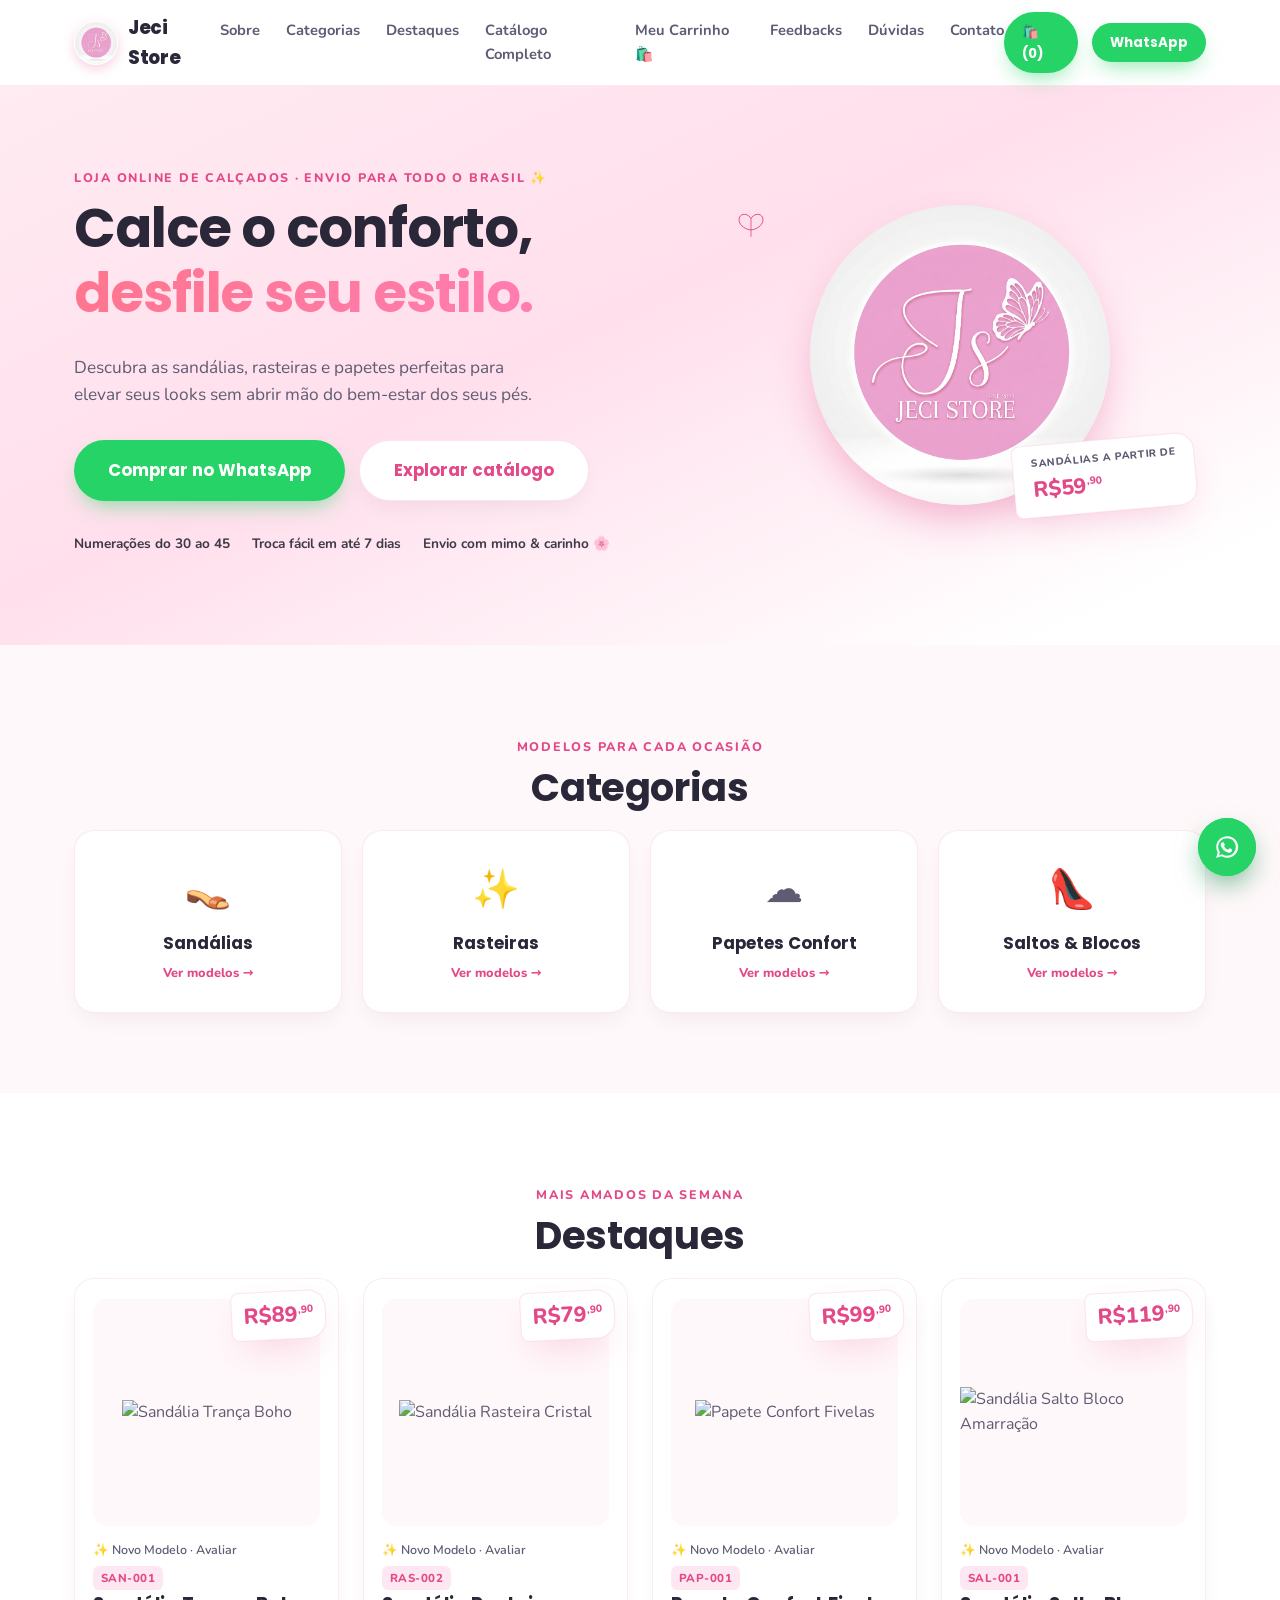
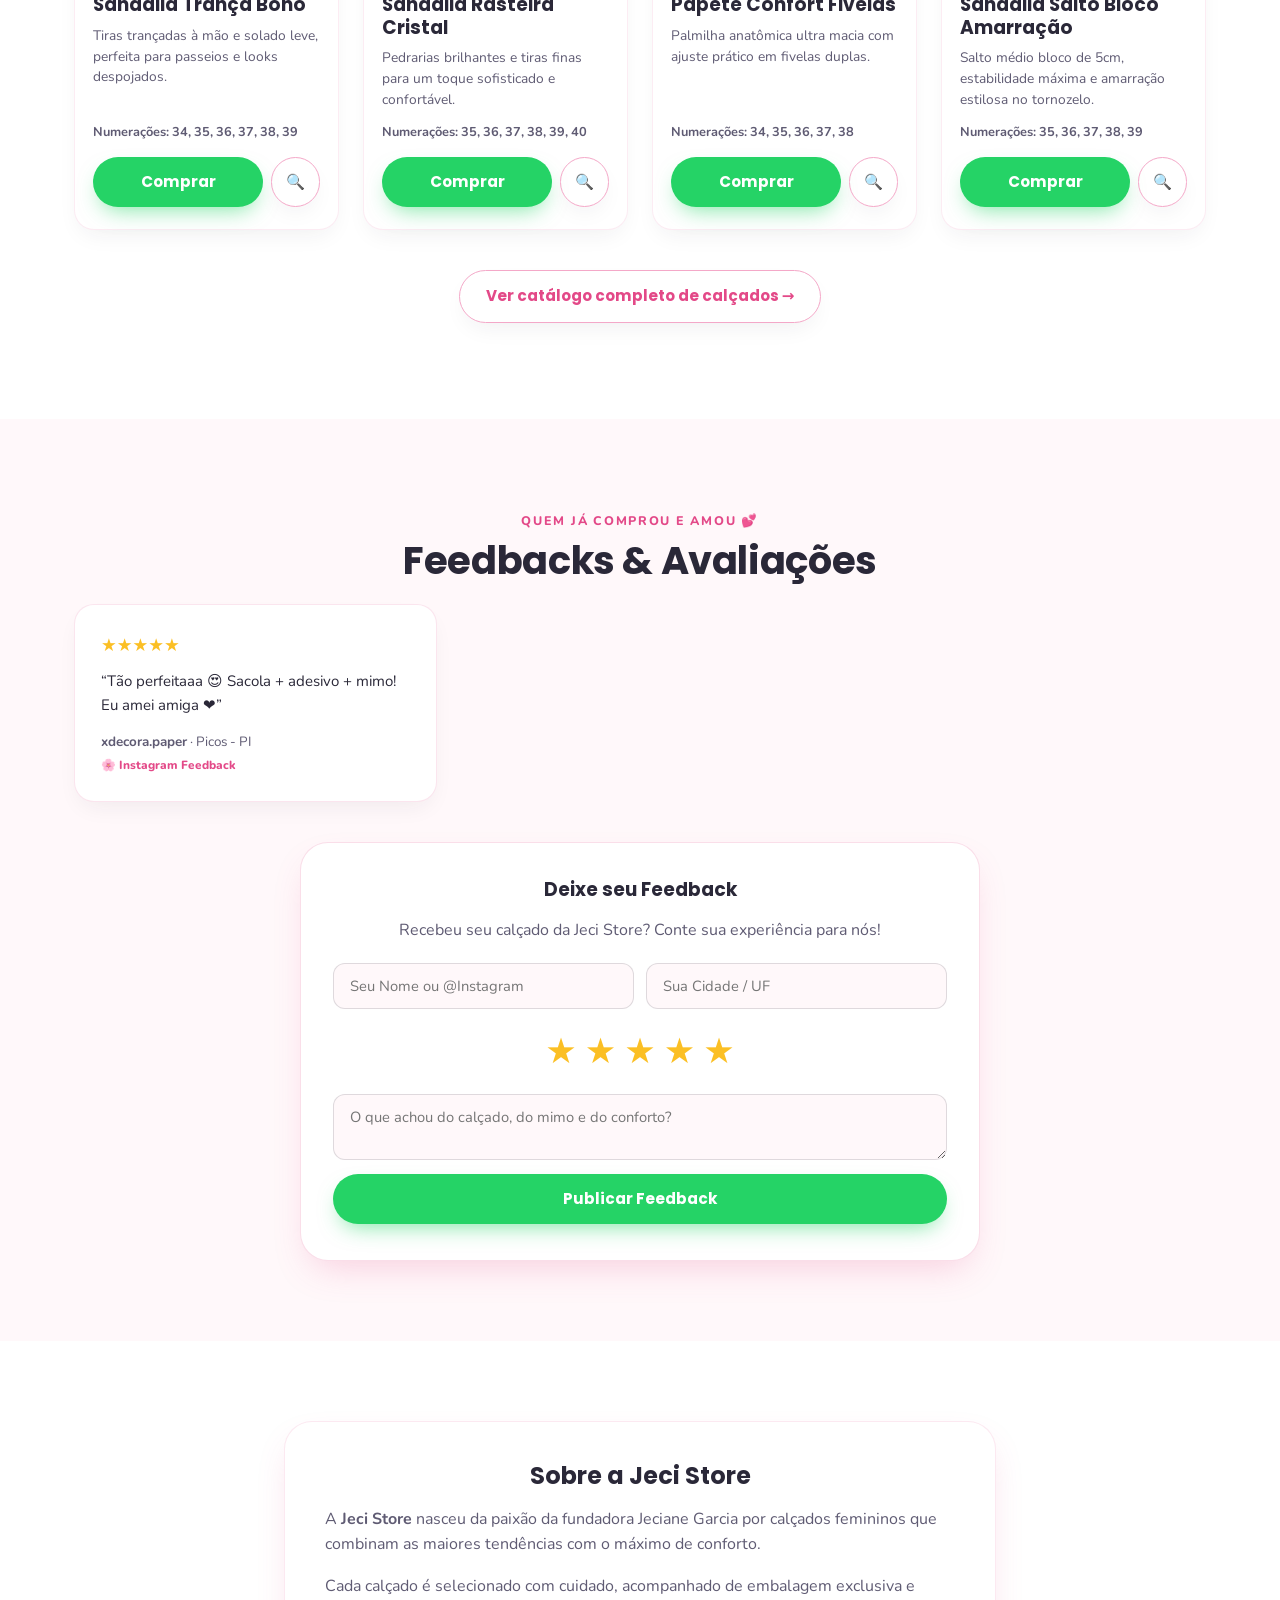
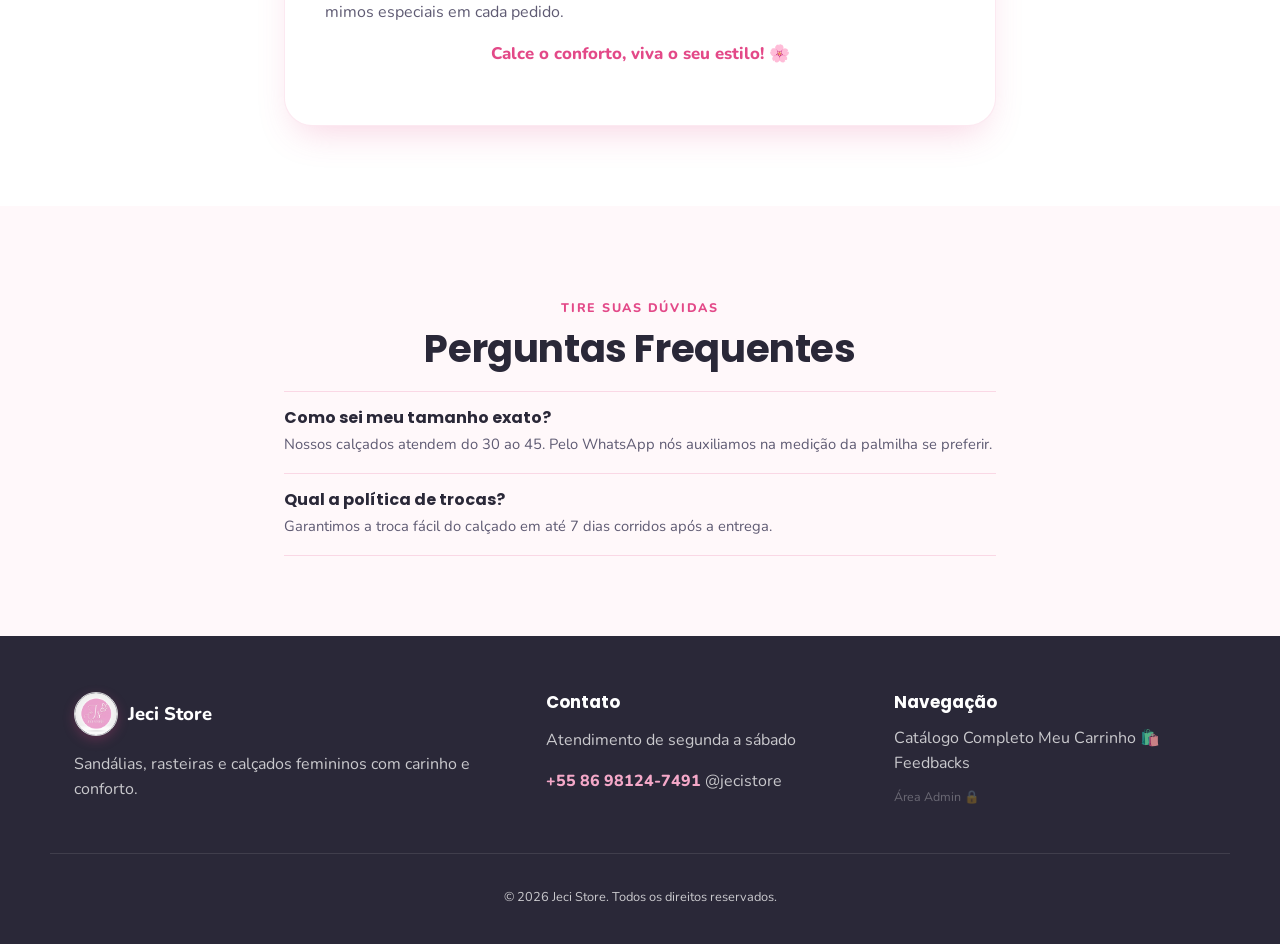
==== commit f2a2769d: "Add files via upload" ====
--- a/index.html
+++ b/index.html
@@ -31,12 +31,16 @@
       <a href="#categorias">Categorias</a>
       <a href="#produtos">Destaques</a>
       <a href="catalogo.html">Catálogo Completo</a>
+      <a href="carrinho.html">Meu Carrinho 🛍️</a>
       <a href="#depoimentos">Feedbacks</a>
       <a href="#faq">Dúvidas</a>
       <a href="#contato">Contato</a>
     </nav>
 
     <div class="header-actions">
+      <a class="btn btn-whatsapp btn-sm" href="carrinho.html" title="Ver Carrinho">
+        <span>🛍️ (<span id="homeCartCount">0</span>)</span>
+      </a>
       <a class="btn btn-whatsapp btn-sm js-whatsapp" data-msg="Olá! Vim pelo site da Jeci Store e quero tirar uma dúvida." href="#" target="_blank" rel="noopener">
         <span>WhatsApp</span>
       </a>
@@ -61,7 +65,7 @@
           <a class="btn btn-ghost btn-lg" href="catalogo.html">Explorar catálogo</a>
         </div>
         <ul class="hero-trust">
-          <li>Numerações do 34 ao 40</li>
+          <li>Numerações do 30 ao 45</li>
           <li>Troca fácil em até 7 dias</li>
           <li>Envio com mimo & carinho 🌸</li>
         </ul>
@@ -171,7 +175,7 @@
       <div class="faq-list" style="border-top:1px solid rgba(227,73,136,0.18);">
         <div class="faq-item" style="border-bottom:1px solid rgba(227,73,136,0.18); padding:16px 0;">
           <h4 style="margin:0 0 6px;">Como sei meu tamanho exato?</h4>
-          <p style="margin:0; font-size:0.92rem;">Nossos calçados possuem forma padrão do 34 ao 40. Pelo WhatsApp nós auxiliamos na medição da palmilha se preferir.</p>
+          <p style="margin:0; font-size:0.92rem;">Nossos calçados atendem do 30 ao 45. Pelo WhatsApp nós auxiliamos na medição da palmilha se preferir.</p>
         </div>
         <div class="faq-item" style="border-bottom:1px solid rgba(227,73,136,0.18); padding:16px 0;">
           <h4 style="margin:0 0 6px;">Qual a política de trocas?</h4>
@@ -202,6 +206,7 @@
     <div class="footer-col">
       <h4>Navegação</h4>
       <a href="catalogo.html">Catálogo Completo</a>
+      <a href="carrinho.html">Meu Carrinho 🛍️</a>
       <a href="#depoimentos">Feedbacks</a>
       <a href="admin.html" class="admin-discreet-link">Área Admin 🔒</a>
     </div>
@@ -218,5 +223,14 @@
 </a>
 
 <script src="script.js"></script>
+<script>
+  function updateHomeBadge() {
+    const cart = JSON.parse(localStorage.getItem("jeci_cart") || "[]");
+    const count = cart.reduce((s, i) => s + i.qtd, 0);
+    const badge = document.getElementById("homeCartCount");
+    if (badge) badge.textContent = count;
+  }
+  document.addEventListener("DOMContentLoaded", updateHomeBadge);
+</script>
 </body>
 </html>
--- a/styles.css
+++ b/styles.css
@@ -1,5 +1,5 @@
 /* =========================================================
-   JECI STORE — design tokens, animations & styles
+   JECI STORE — Design System, Tokens, Animations & Layout
    ========================================================= */
 :root {
   --pink-light:    #FDE8F1;
@@ -66,7 +66,9 @@
 .section-alt { background: var(--cream); }
 .center { text-align: center; }
 
-/* Microinterações */
+/* =========================================================
+   ANIMAÇÕES & MICROINTERAÇÕES
+   ========================================================= */
 .cute-bounce {
   display: inline-block;
   animation: cuteBounce 3.2s ease-in-out infinite;
@@ -96,7 +98,9 @@
   50% { transform: translateY(-14px) rotate(-8deg); }
 }
 
-/* Botões */
+/* =========================================================
+   BUTTONS
+   ========================================================= */
 .btn {
   display: inline-flex;
   align-items: center;
@@ -137,7 +141,9 @@
 }
 .btn-outline:hover { background: var(--pink-deep); color: #fff; border-color: var(--pink-deep); }
 
-/* Header & Logo */
+/* =========================================================
+   HEADER & LOGO
+   ========================================================= */
 .site-header {
   position: sticky;
   top: 0;
@@ -181,10 +187,38 @@
 .main-nav a:hover::after { width: 100%; }
 
 .header-actions { display: flex; align-items: center; gap: 14px; }
-.nav-toggle { display: none; flex-direction: column; gap: 5px; width: 30px; }
-.nav-toggle span { display: block; height: 2px; background: var(--ink); border-radius: 2px; }
-
-/* Hero */
+
+/* Menu Hambúrguer */
+.nav-toggle {
+  display: none;
+  flex-direction: column;
+  justify-content: center;
+  align-items: center;
+  gap: 5px;
+  width: 42px;
+  height: 42px;
+  background: var(--cream);
+  border-radius: 10px;
+  border: 1.5px solid rgba(227, 73, 136, 0.2);
+  cursor: pointer;
+  z-index: 110;
+  transition: background 0.2s;
+}
+.nav-toggle span {
+  display: block;
+  width: 20px;
+  height: 2.5px;
+  background: var(--ink);
+  border-radius: 2px;
+  transition: all 0.3s ease;
+}
+.nav-toggle.active span:nth-child(1) { transform: translateY(7.5px) rotate(45deg); }
+.nav-toggle.active span:nth-child(2) { opacity: 0; }
+.nav-toggle.active span:nth-child(3) { transform: translateY(-7.5px) rotate(-45deg); }
+
+/* =========================================================
+   HERO
+   ========================================================= */
 .hero {
   background: linear-gradient(155deg, #FFEBF2 0%, #FFDFEC 45%, #FFFFFF 90%);
   position: relative;
@@ -231,7 +265,9 @@
 .tag-price { display: block; font-weight: 800; font-size: 1.35rem; color: var(--pink-deep); }
 .tag-price sup { font-size: 0.65rem; top: -0.6em; }
 
-/* Categorias */
+/* =========================================================
+   CATEGORIAS
+   ========================================================= */
 .cat-grid { display: grid; grid-template-columns: repeat(4, 1fr); gap: 20px; }
 .cat-card {
   background: var(--paper);
@@ -251,7 +287,9 @@
 .cat-name { display: block; font-family: var(--font-display); font-weight: 700; font-size: 1.05rem; color: var(--ink); }
 .cat-cta { display: block; font-size: 0.8rem; font-weight: 800; color: var(--pink-deep); margin-top: 6px; }
 
-/* Cards de Calçados */
+/* =========================================================
+   CARDS DE PRODUTOS & VITRINE
+   ========================================================= */
 .product-grid { display: grid; grid-template-columns: repeat(4, 1fr); gap: 24px; }
 .product-card {
   position: relative;
@@ -311,7 +349,9 @@
 .product-sizes-badge { font-size: 0.8rem; font-weight: 700; color: var(--body-gray); margin: 0 0 14px; }
 .product-desc { font-size: 0.86rem; color: var(--body-gray); margin: 0 0 12px; line-height: 1.5; flex-grow: 1; }
 
-/* Depoimentos */
+/* =========================================================
+   DEPOIMENTOS & AVALIAÇÕES
+   ========================================================= */
 .testi-grid { display: grid; grid-template-columns: repeat(3, 1fr); gap: 22px; margin-bottom: 40px; }
 .testi-card {
   background: var(--paper);
@@ -375,12 +415,15 @@
 .star-rating-selector span:hover { transform: scale(1.18); }
 .star-rating-selector span.active { color: #FBBF24; }
 
-/* Rodapé */
+/* =========================================================
+   FOOTER & WHATSAPP
+   ========================================================= */
 .about-card { background: var(--paper); border-radius: var(--radius-lg); padding: 40px; box-shadow: var(--shadow-soft); border: 1.5px solid rgba(227, 73, 136, 0.12); }
 .about-signature { color: var(--pink-deep); font-weight: 800; margin-top: 16px; font-size: 1.05rem; }
 
 .site-footer { background: var(--ink); color: rgba(255,255,255,0.75); padding: 56px 0 24px; }
 .footer-inner { display: grid; grid-template-columns: 1.4fr 1fr 1fr; gap: 36px; margin-bottom: 34px; }
+.footer-brand .brand-script { color: var(--pink-mid); }
 .footer-col h4 { color: #fff; margin-bottom: 14px; font-size: 1.05rem; }
 .footer-whatsapp { font-weight: 800; color: var(--pink-mid) !important; }
 .admin-discreet-link { opacity: 0.4; font-size: 0.78rem; margin-top: 10px; display: block; }
@@ -417,18 +460,68 @@
 .reveal { opacity: 0; transform: translateY(18px); transition: opacity 0.6s ease, transform 0.6s ease; }
 .reveal.in-view { opacity: 1; transform: translateY(0); }
 
+/* =========================================================
+   MODAL DE AVALIAÇÃO
+   ========================================================= */
+.modal-overlay {
+  position: fixed; inset: 0; background: rgba(0,0,0,0.5); z-index: 1000;
+  display: none; align-items: center; justify-content: center; padding: 20px;
+}
+.modal-overlay.open { display: flex; }
+.modal-card {
+  background: #fff; padding: 28px; border-radius: var(--radius); max-width: 360px;
+  width: 100%; text-align: center; position: relative; box-shadow: var(--shadow-soft);
+}
+.modal-close { position: absolute; top: 12px; right: 14px; font-size: 1.4rem; color: var(--body-gray); }
+
+/* =========================================================
+   BREAKPOINTS RESPONSIVOS (MOBILE OPTIMIZATIONS)
+   ========================================================= */
 @media (max-width: 980px) {
-  .hero-inner { grid-template-columns: 1fr; }
-  .hero-art { order: -1; min-height: 280px; }
-  .cat-grid, .product-grid { grid-template-columns: repeat(2, 1fr); }
+  .hero-inner { grid-template-columns: 1fr; padding: 40px 20px 60px; text-align: center; }
+  .hero-art { order: -1; min-height: 240px; }
+  .hero-badge-img { width: min(220px, 60vw); }
+  .hero-cta, .hero-trust { justify-content: center; }
+  .cat-grid, .product-grid { grid-template-columns: repeat(2, 1fr); gap: 16px; }
   .testi-grid { grid-template-columns: 1fr; }
-  .footer-inner { grid-template-columns: 1fr; }
-}
-
-@media (max-width: 600px) {
+  .footer-inner { grid-template-columns: 1fr; gap: 28px; text-align: center; }
+  .footer-brand div { justify-content: center; }
+}
+
+@media (max-width: 768px) {
+  .main-nav {
+    display: none;
+    position: absolute;
+    top: 100%;
+    left: 0;
+    right: 0;
+    background: rgba(255, 255, 255, 0.98);
+    backdrop-filter: blur(16px);
+    flex-direction: column;
+    padding: 24px;
+    gap: 18px;
+    border-bottom: 2px solid rgba(227, 73, 136, 0.15);
+    box-shadow: 0 16px 30px -10px rgba(42, 40, 56, 0.15);
+  }
+  .main-nav.open { display: flex; animation: fadeInMenu 0.25s ease forwards; }
+  .nav-toggle { display: flex; }
+
+  /* Admin Mobile */
+  .form-grid { grid-template-columns: 1fr !important; }
+  .form-group.full { grid-column: span 1 !important; }
+  .admin-header { flex-direction: column; align-items: flex-start; }
+  .admin-tabs { gap: 6px; }
+  .tab-btn { width: 100%; text-align: left; }
+}
+
+@media (max-width: 500px) {
   .cat-grid, .product-grid { grid-template-columns: 1fr; }
-  .main-nav { display: none; position: absolute; top: 100%; left: 0; right: 0; background: #fff; flex-direction: column; padding: 18px 24px; box-shadow: var(--shadow-card); }
-  .main-nav.open { display: flex; }
-  .nav-toggle { display: flex; }
   .review-inputs { grid-template-columns: 1fr; }
+  .product-details-wrap { grid-template-columns: 1fr; }
+  .hero-copy h1 { font-size: 2.1rem; }
+}
+
+@keyframes fadeInMenu {
+  from { opacity: 0; transform: translateY(-8px); }
+  to { opacity: 1; transform: translateY(0); }
 }
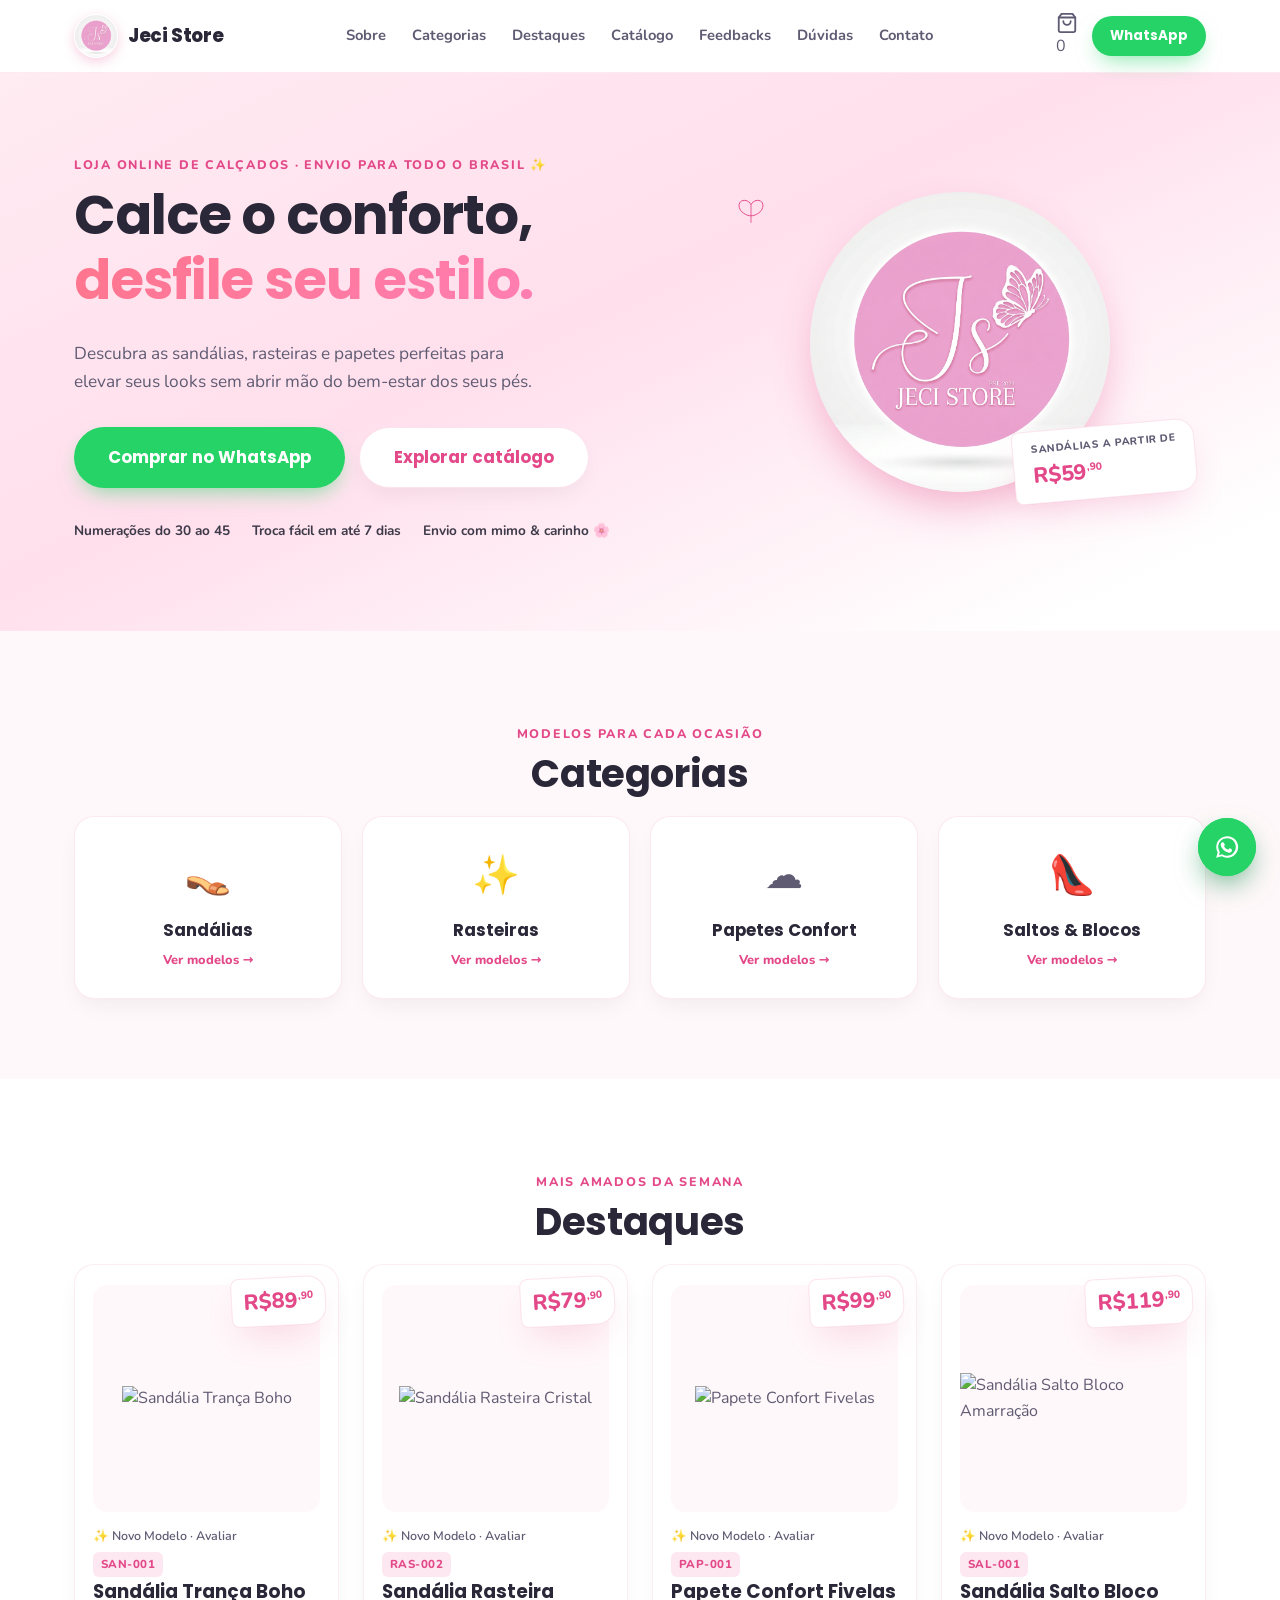
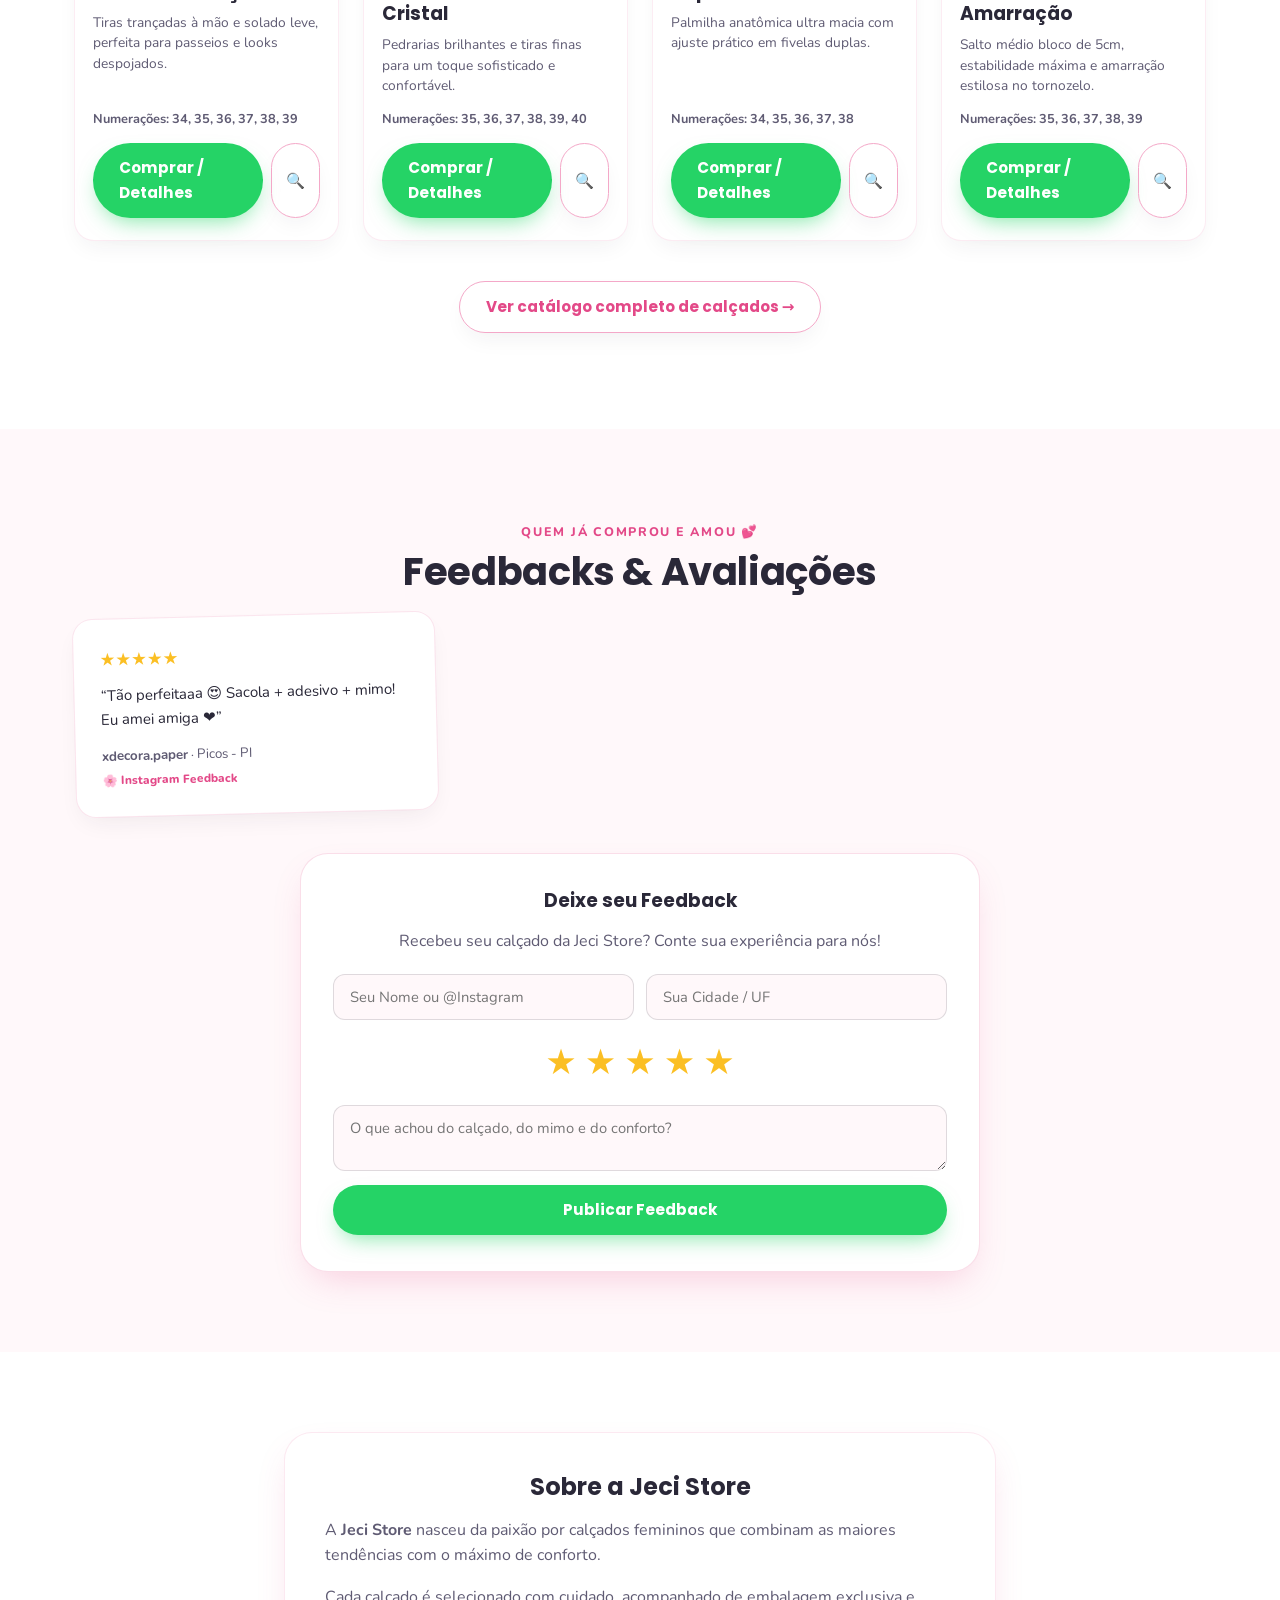
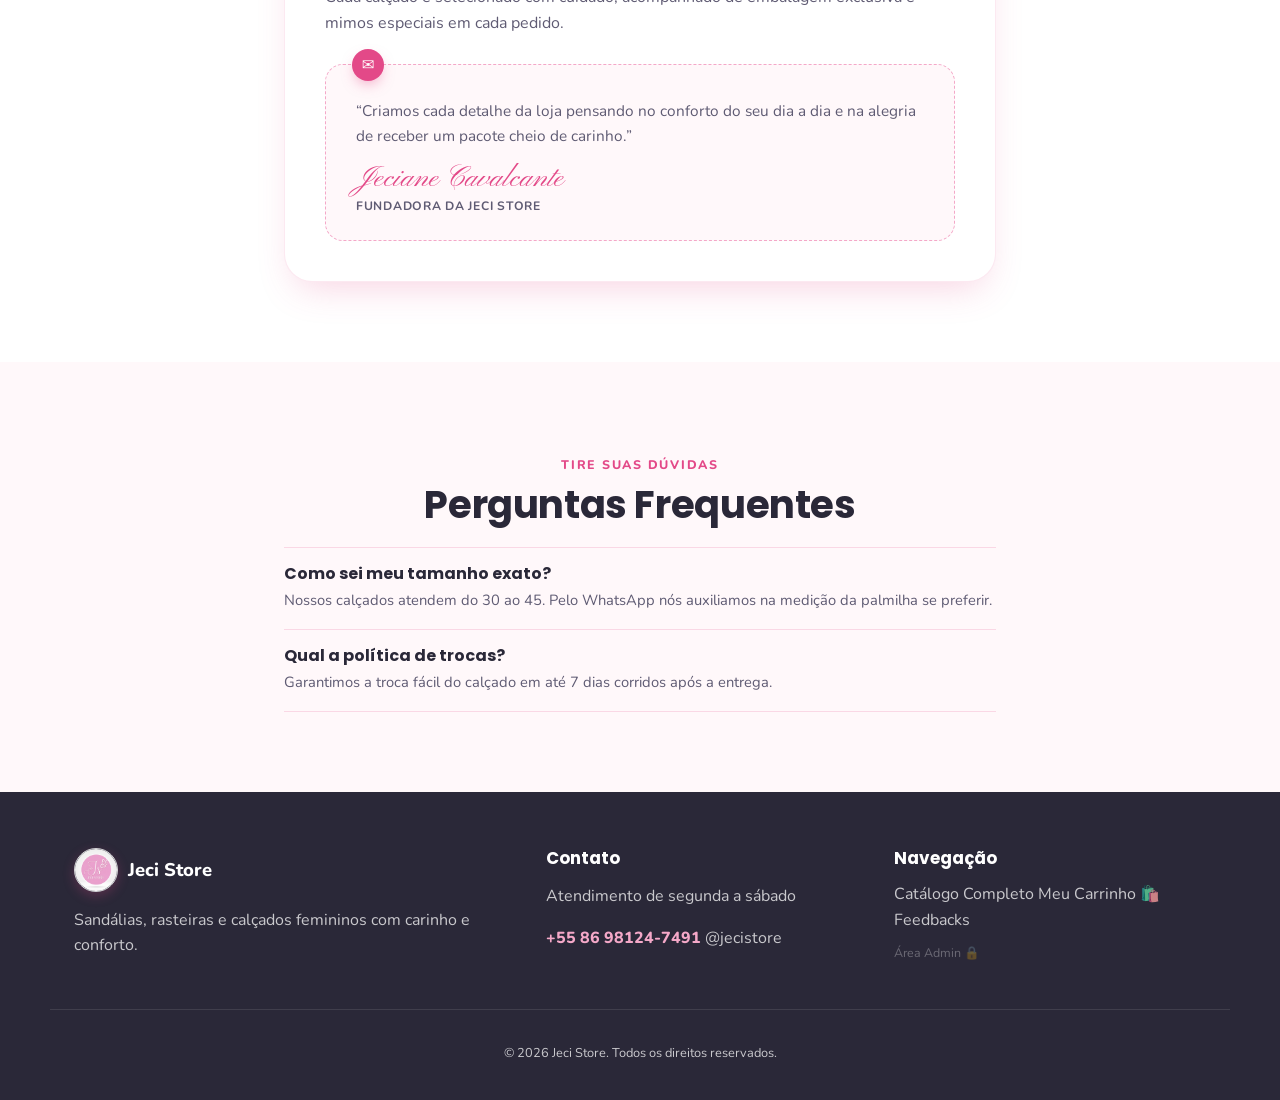
==== commit 3fe7ce40: "Add files via upload" ====
--- a/index.html
+++ b/index.html
@@ -6,16 +6,39 @@
 
 <title>Jeci Store | Sandálias e Calçados Femininos com Conforto</title>
 <meta name="description" content="Sandálias, rasteiras, papetes e saltos femininos elegantes e confortáveis. Loja 100% online com envio para todo o Brasil.">
+<link rel="canonical" href="https://www.jecistore.com.br/">
+<meta name="robots" content="index, follow">
+
+<!-- Open Graph & Social Cards -->
+<meta property="og:type" content="website">
+<meta property="og:title" content="Jeci Store | Sandálias e Calçados Femininos com Conforto">
+<meta property="og:description" content="Sandálias, rasteiras, papetes e saltos femininos elegantes e confortáveis. Loja 100% online com envio para todo o Brasil.">
+<meta property="og:image" content="https://www.jecistore.com.br/logo.png">
+<meta property="og:url" content="https://www.jecistore.com.br/">
+
+<!-- Structured Data -->
+<script type="application/ld+json">
+{
+  "@context": "https://schema.org",
+  "@type": "ClothingStore",
+  "name": "Jeci Store",
+  "founder": { "@type": "Person", "name": "Jeciane Cavalcante" },
+  "telephone": "+55-86-98124-7491",
+  "sameAs": ["https://www.instagram.com/jecistore"]
+}
+</script>
 
 <link rel="icon" type="image/png" href="logo.png">
-
 <link rel="preconnect" href="https://fonts.googleapis.com">
 <link rel="preconnect" href="https://fonts.gstatic.com" crossorigin>
 <link href="https://fonts.googleapis.com/css2?family=Poppins:wght@400;600;700;800&family=Nunito:wght@400;500;600;700&family=Pinyon+Script&display=swap" rel="stylesheet">
 
 <link rel="stylesheet" href="styles.css">
+<link rel="stylesheet" href="personality.css">
+
 <script src="https://cdn.jsdelivr.net/npm/@supabase/supabase-js@2"></script>
 <script src="supabase-config.js"></script>
+<script src="jeci-ui.js"></script>
 </head>
 <body>
 
@@ -30,20 +53,26 @@
       <a href="#sobre">Sobre</a>
       <a href="#categorias">Categorias</a>
       <a href="#produtos">Destaques</a>
-      <a href="catalogo.html">Catálogo Completo</a>
-      <a href="carrinho.html">Meu Carrinho 🛍️</a>
+      <a href="catalogo.html">Catálogo</a>
       <a href="#depoimentos">Feedbacks</a>
       <a href="#faq">Dúvidas</a>
       <a href="#contato">Contato</a>
     </nav>
 
     <div class="header-actions">
-      <a class="btn btn-whatsapp btn-sm" href="carrinho.html" title="Ver Carrinho">
-        <span>🛍️ (<span id="homeCartCount">0</span>)</span>
+      <a class="header-cart-btn" href="carrinho.html" title="Ver Carrinho de Compras" aria-label="Carrinho">
+        <svg viewBox="0 0 24 24" width="22" height="22" fill="none" stroke="currentColor" stroke-width="2" stroke-linecap="round" stroke-linejoin="round">
+          <path d="M6 2L3 6v14a2 2 0 0 0 2 2h14a2 2 0 0 0 2-2V6l-3-4z"></path>
+          <line x1="3" y1="6" x2="21" y2="6"></line>
+          <path d="M16 10a4 4 0 0 1-8 0"></path>
+        </svg>
+        <span class="cart-badge-count" id="headerCartBadge">0</span>
       </a>
+
       <a class="btn btn-whatsapp btn-sm js-whatsapp" data-msg="Olá! Vim pelo site da Jeci Store e quero tirar uma dúvida." href="#" target="_blank" rel="noopener">
         <span>WhatsApp</span>
       </a>
+
       <button class="nav-toggle" id="navToggle" aria-label="Abrir menu">
         <span></span><span></span><span></span>
       </button>
@@ -160,9 +189,14 @@
     <div class="wrap wrap-narrow">
       <div class="about-card">
         <h2 class="center">Sobre a Jeci Store</h2>
-        <p>A <strong>Jeci Store</strong> nasceu da paixão da fundadora Jeciane Garcia por calçados femininos que combinam as maiores tendências com o máximo de conforto.</p>
+        <p>A <strong>Jeci Store</strong> nasceu da paixão por calçados femininos que combinam as maiores tendências com o máximo de conforto.</p>
         <p>Cada calçado é selecionado com cuidado, acompanhado de embalagem exclusiva e mimos especiais em cada pedido.</p>
-        <p class="about-signature center">Calce o conforto, viva o seu estilo! 🌸</p>
+        
+        <div class="founder-note">
+          <p>“Criamos cada detalhe da loja pensando no conforto do seu dia a dia e na alegria de receber um pacote cheio de carinho.”</p>
+          <span class="founder-signature">Jeciane Cavalcante</span>
+          <span class="founder-role">Fundadora da Jeci Store</span>
+        </div>
       </div>
     </div>
   </section>
@@ -199,8 +233,8 @@
     <div class="footer-col">
       <h4>Contato</h4>
       <p>Atendimento de segunda a sábado</p>
-      <a class="footer-whatsapp js-whatsapp" href="#" target="_blank">+55 86 98124-7491</a>
-      <a href="https://www.instagram.com/jecistore" target="_blank">@jecistore</a>
+      <a class="footer-whatsapp js-whatsapp" href="#" target="_blank" rel="noopener">+55 86 98124-7491</a>
+      <a href="https://www.instagram.com/jecistore" target="_blank" rel="noopener">@jecistore</a>
     </div>
 
     <div class="footer-col">
@@ -223,14 +257,5 @@
 </a>
 
 <script src="script.js"></script>
-<script>
-  function updateHomeBadge() {
-    const cart = JSON.parse(localStorage.getItem("jeci_cart") || "[]");
-    const count = cart.reduce((s, i) => s + i.qtd, 0);
-    const badge = document.getElementById("homeCartCount");
-    if (badge) badge.textContent = count;
-  }
-  document.addEventListener("DOMContentLoaded", updateHomeBadge);
-</script>
 </body>
 </html>
--- a/styles.css
+++ b/styles.css
@@ -524,4 +524,47 @@
 @keyframes fadeInMenu {
   from { opacity: 0; transform: translateY(-8px); }
   to { opacity: 1; transform: translateY(0); }
+}
+
+/* =========================================================
+   PÁGINA DO PRODUTO (LAYOUT & RESPONSIVIDADE)
+   ========================================================= */
+.product-details-wrap {
+  display: grid;
+  grid-template-columns: 1fr 1fr;
+  gap: 36px;
+  align-items: start;
+}
+
+.product-gallery-card {
+  width: 100%;
+  background: var(--paper);
+  border-radius: var(--radius);
+  padding: 16px;
+  border: 1.5px solid rgba(227, 73, 136, 0.15);
+  box-shadow: var(--shadow-soft);
+  position: relative;
+  overflow: hidden;
+}
+
+.product-gallery-card img {
+  width: 100%;
+  height: auto;
+  aspect-ratio: 1 / 1;
+  border-radius: 14px;
+  object-fit: cover;
+  display: block;
+}
+
+/* Responsividade Mobile para a página de produto */
+@media (max-width: 768px) {
+  .product-details-wrap {
+    grid-template-columns: 1fr !important;
+    gap: 24px !important;
+  }
+  
+  .product-gallery-card {
+    max-width: 420px;
+    margin: 0 auto;
+  }
 }
--- a/personality.css
+++ b/personality.css
@@ -0,0 +1,160 @@
+/* =========================================================
+   JECI STORE — camada de personalidade
+   ========================================================= */
+::selection {
+  background: var(--pink-deep, #E34988);
+  color: #fff;
+}
+
+html {
+  scrollbar-color: var(--pink-mid, #F4A8C8) var(--cream, #FFF8FA);
+  scrollbar-width: thin;
+}
+::-webkit-scrollbar { width: 10px; height: 10px; }
+::-webkit-scrollbar-track { background: var(--cream, #FFF8FA); }
+::-webkit-scrollbar-thumb {
+  background: var(--pink-mid, #F4A8C8);
+  border-radius: 999px;
+  border: 2px solid var(--cream, #FFF8FA);
+}
+::-webkit-scrollbar-thumb:hover { background: var(--pink-deep, #E34988); }
+
+.jeci-toast-host {
+  position: fixed;
+  top: 18px;
+  left: 50%;
+  transform: translateX(-50%);
+  z-index: 2000;
+  display: flex;
+  flex-direction: column;
+  align-items: center;
+  pointer-events: none;
+}
+
+.jeci-toast {
+  display: flex;
+  align-items: center;
+  gap: 10px;
+  background: var(--ink, #2A2838);
+  color: #fff;
+  font-family: var(--font-body, sans-serif);
+  font-weight: 700;
+  font-size: 0.92rem;
+  padding: 13px 20px;
+  border-radius: 999px;
+  box-shadow: 0 14px 30px -10px rgba(46, 49, 66, 0.45);
+  border: 1.5px solid var(--pink-mid, #F4A8C8);
+  opacity: 0;
+  transform: translateY(-14px) scale(0.96);
+  transition: opacity 0.25s ease, transform 0.25s ease;
+  max-width: min(90vw, 420px);
+}
+.jeci-toast.show { opacity: 1; transform: translateY(0) scale(1); }
+.jeci-toast-icon { font-size: 1.1rem; flex-shrink: 0; }
+.jeci-toast-error { border-color: #dc3545; }
+
+.jeci-modal-overlay {
+  position: fixed;
+  inset: 0;
+  background: rgba(46, 49, 66, 0.5);
+  backdrop-filter: blur(2px);
+  z-index: 2100;
+  display: flex;
+  align-items: center;
+  justify-content: center;
+  padding: 20px;
+  opacity: 0;
+  transition: opacity 0.2s ease;
+}
+.jeci-modal-overlay.open { opacity: 1; }
+.jeci-modal-card {
+  background: #fff;
+  border-radius: var(--radius, 20px);
+  padding: 30px 26px;
+  max-width: 380px;
+  width: 100%;
+  text-align: center;
+  box-shadow: var(--shadow-soft, 0 20px 40px -12px rgba(46,49,66,0.4));
+  transform: scale(0.94);
+  transition: transform 0.2s ease;
+}
+.jeci-modal-overlay.open .jeci-modal-card { transform: scale(1); }
+.jeci-modal-msg {
+  font-family: var(--font-display, sans-serif);
+  font-weight: 600;
+  color: var(--ink, #2A2838);
+  font-size: 1.05rem;
+  margin: 0 0 22px;
+}
+.jeci-modal-actions { display: flex; gap: 10px; justify-content: center; }
+.jeci-modal-actions .btn { flex: 1; }
+
+.founder-note {
+  position: relative;
+  background: var(--cream, #FFF8FA);
+  border: 1.5px dashed var(--pink-mid, #F4A8C8);
+  border-radius: 18px;
+  padding: 28px 30px 24px;
+  margin-top: 28px;
+  text-align: left;
+}
+.founder-note::before {
+  content: "✉";
+  position: absolute;
+  top: -16px;
+  left: 26px;
+  background: var(--pink-deep, #E34988);
+  color: #fff;
+  width: 32px;
+  height: 32px;
+  border-radius: 50%;
+  display: flex;
+  align-items: center;
+  justify-content: center;
+  font-size: 0.95rem;
+  box-shadow: 0 6px 14px -4px rgba(227, 73, 136, 0.5);
+}
+.founder-note p {
+  font-size: 0.96rem;
+  color: var(--body-gray, #5F5B73);
+  margin: 6px 0 16px;
+}
+.founder-signature {
+  display: block;
+  font-family: var(--font-script, cursive);
+  font-size: 1.9rem;
+  color: var(--pink-deep, #E34988);
+  line-height: 1;
+}
+.founder-role {
+  display: block;
+  font-size: 0.76rem;
+  font-weight: 700;
+  letter-spacing: 0.06em;
+  text-transform: uppercase;
+  color: var(--body-gray, #5F5B73);
+  margin-top: 2px;
+}
+
+.testi-card.polaroid { transform: rotate(-1.4deg); }
+.testi-card.polaroid:nth-child(2) { transform: rotate(1.2deg); }
+.testi-card.polaroid:nth-child(3) { transform: rotate(-0.6deg); }
+.testi-card.polaroid:hover { transform: rotate(0deg) translateY(-4px); }
+
+.jeci-loading {
+  display: inline-flex;
+  align-items: center;
+  gap: 8px;
+  color: var(--pink-deep, #E34988);
+  font-weight: 700;
+  font-size: 0.9rem;
+}
+.jeci-loading::before {
+  content: "🦋";
+  display: inline-block;
+  animation: jeciLoadingFloat 1.1s ease-in-out infinite;
+}
+@keyframes jeciLoadingFloat {
+  0%, 100% { transform: translateY(0) rotate(0deg); }
+  50% { transform: translateY(-4px) rotate(-8deg); }
+}
